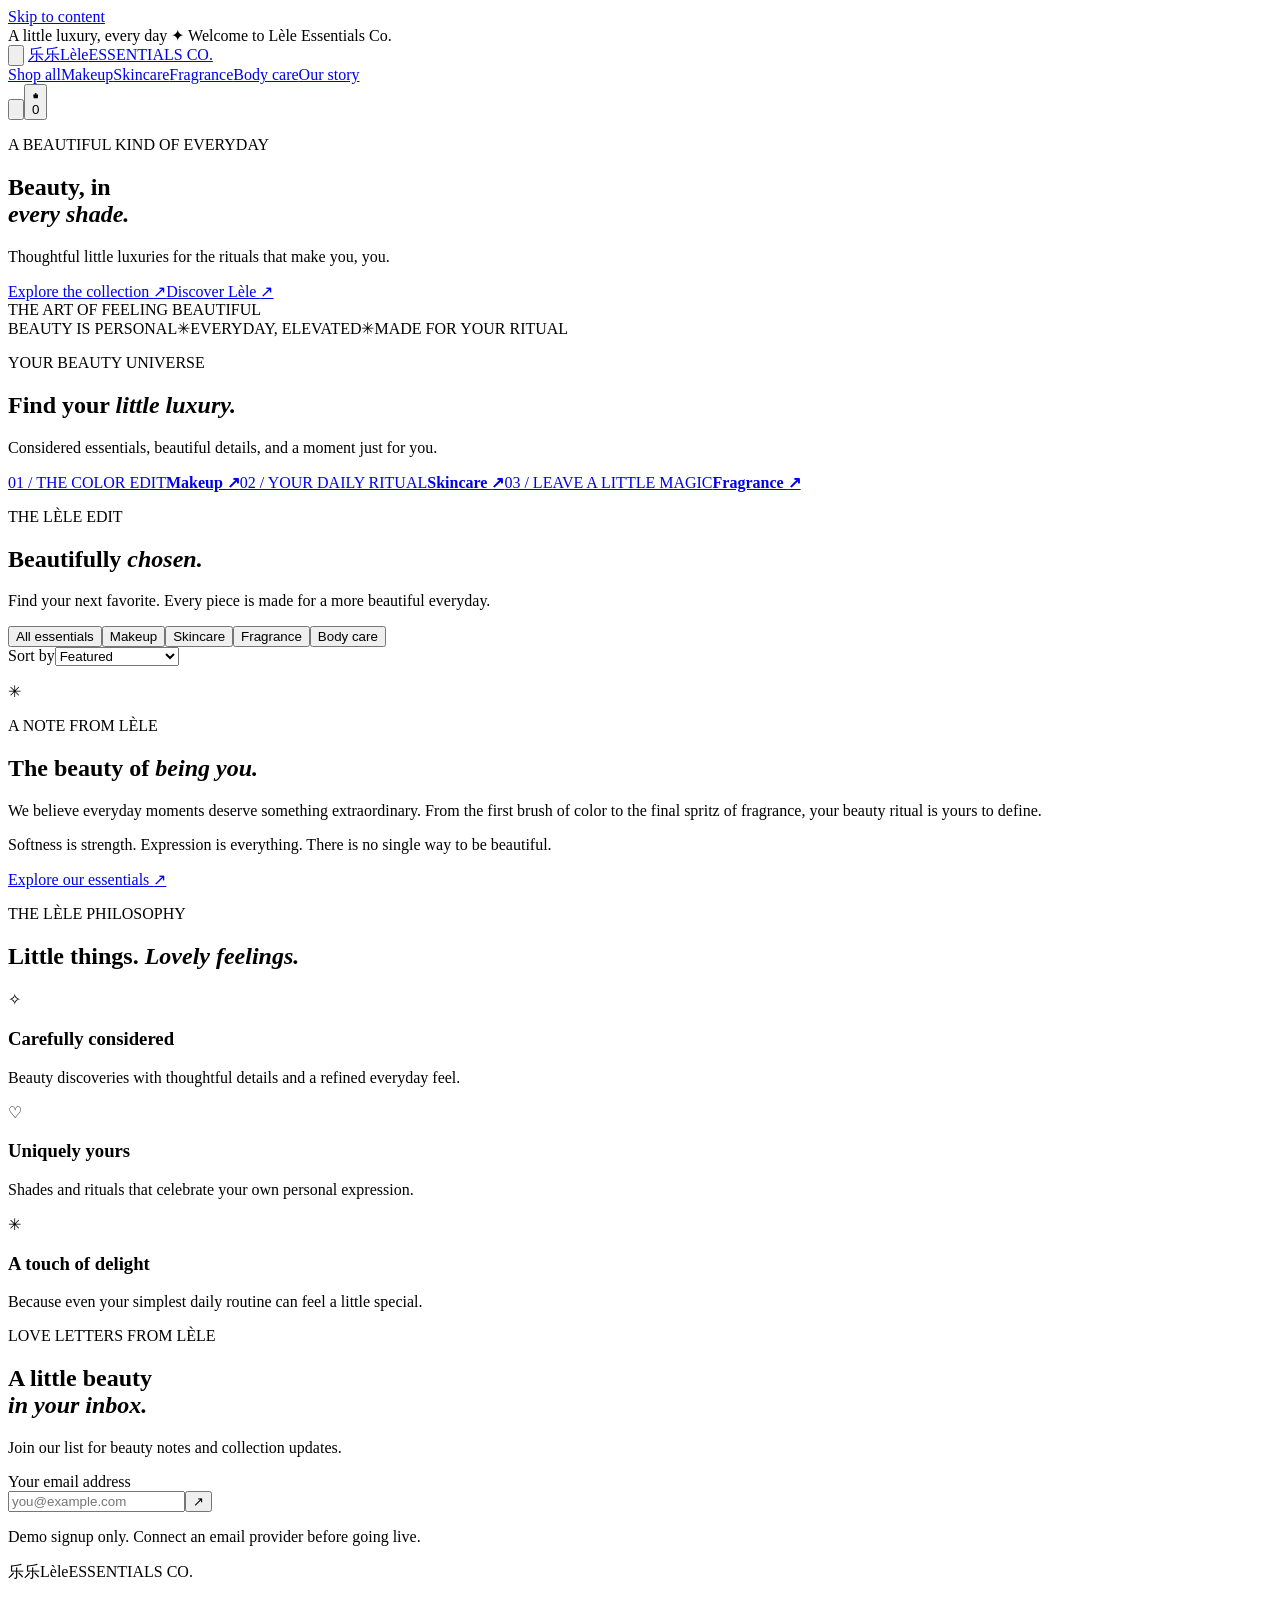
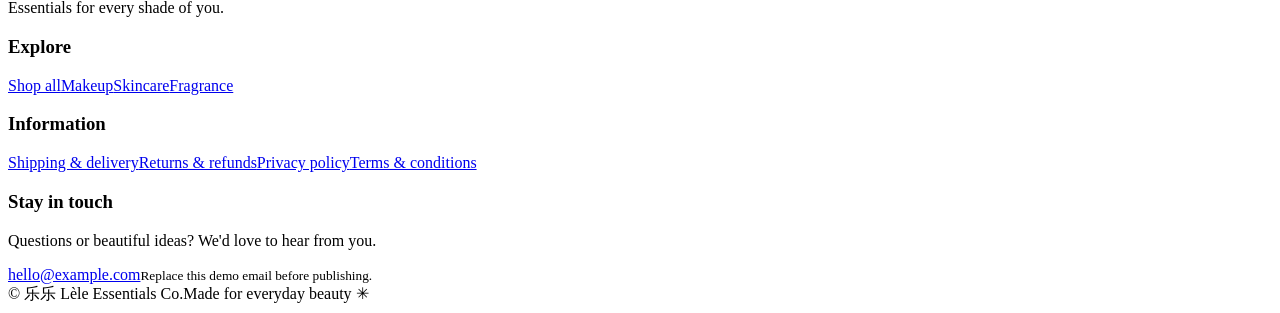
==== .github/workflows/index.html @ 44e0c60d "Add files via upload" ====
<!doctype html>
<html lang="en">
<head>
  <meta charset="UTF-8" />
  <meta name="viewport" content="width=device-width, initial-scale=1" />
  <meta name="theme-color" content="#faf6f2" />
  <meta name="description" content="Lèle Essentials Co. — Discover beautifully curated makeup, skincare, fragrance and everyday beauty essentials." />
  <title>乐乐 Lèle Essentials Co. | Beauty, in every shade.</title>
  <link rel="preconnect" href="https://fonts.googleapis.com" />
  <link rel="preconnect" href="https://fonts.gstatic.com" crossorigin />
  <link href="https://fonts.googleapis.com/css2?family=DM+Sans:wght@400;500;600;700&family=Playfair+Display:ital,wght@0,400;0,500;0,600;1,400&display=swap" rel="stylesheet" />
  <link rel="stylesheet" href="styles.css" />
  <script src="app.js" defer></script>
</head>
<body>
  <a class="skip-link" href="#main">Skip to content</a>
  <div class="announcement">A little luxury, every day <span aria-hidden="true">✦</span> Welcome to Lèle Essentials Co.</div>
  <header class="site-header" id="top">
    <div class="header-inner wrap">
      <button class="icon-button menu-toggle" id="menuToggle" aria-label="Open menu" aria-expanded="false" aria-controls="navigation"><svg viewBox="0 0 24 24" aria-hidden="true"><path d="M4 7h16M4 12h16M4 17h16"/></svg></button>
      <a class="brand" href="#top" aria-label="Lèle Essentials Co., homepage"><span class="hanzi">乐乐</span><span class="brand-name">Lèle</span><span class="brand-sub">ESSENTIALS CO.</span></a>
      <nav class="navigation" id="navigation" aria-label="Main navigation">
        <a href="#shop" data-category="all">Shop all</a><a href="#shop" data-category="Makeup">Makeup</a><a href="#shop" data-category="Skincare">Skincare</a><a href="#shop" data-category="Fragrance">Fragrance</a><a href="#shop" data-category="Body Care">Body care</a><a href="#story">Our story</a>
      </nav>
      <div class="header-actions"><button class="icon-button" id="searchToggle" aria-label="Search products"><svg viewBox="0 0 24 24" aria-hidden="true"><circle cx="10.8" cy="10.8" r="6.6"/><path d="m16 16 5 5"/></svg></button><button class="icon-button cart-trigger" id="cartToggle" aria-label="Open shopping bag"><svg viewBox="0 0 24 24" aria-hidden="true"><path d="M4 8h16l-1.3 12H5.3L4 8Z"/><path d="M9 9V6a3 3 0 0 1 6 0v3"/></svg><span id="cartCount" class="cart-count">0</span></button></div>
    </div>
    <div class="search-panel" id="searchPanel" hidden><div class="wrap search-inner"><label for="searchInput">Find something lovely</label><div class="search-field"><svg viewBox="0 0 24 24" aria-hidden="true"><circle cx="10.8" cy="10.8" r="6.6"/><path d="m16 16 5 5"/></svg><input id="searchInput" type="search" placeholder="Search makeup, skincare, fragrance..." autocomplete="off"/><button class="plain-button" id="searchClose" aria-label="Close search">✕</button></div></div></div>
  </header>
  <main id="main">
    <section class="hero" aria-labelledby="hero-title"><div class="hero-photo" role="img" aria-label="Warm, refined beauty products in a sunlit editorial setting"></div><div class="hero-shade"></div><div class="wrap hero-content"><p class="eyebrow light">A BEAUTIFUL KIND OF EVERYDAY</p><h1 id="hero-title">Beauty, in<br/><em>every shade.</em></h1><p>Thoughtful little luxuries for the rituals that make you, you.</p><div class="hero-actions"><a class="button button-light" href="#shop">Explore the collection <span aria-hidden="true">↗</span></a><a class="text-link light-link" href="#story">Discover Lèle <span aria-hidden="true">↗</span></a></div></div><span class="hero-side-note">THE ART OF FEELING BEAUTIFUL</span></section>
    <div class="brand-ribbon"><span>BEAUTY IS PERSONAL</span><span class="ribbon-star">✳</span><span>EVERYDAY, ELEVATED</span><span class="ribbon-star">✳</span><span>MADE FOR YOUR RITUAL</span></div>
    <section class="section category-section wrap" id="discover"><div class="section-heading"><div><p class="eyebrow">YOUR BEAUTY UNIVERSE</p><h2>Find your <em>little luxury.</em></h2></div><p>Considered essentials, beautiful details, and a moment just for you.</p></div><div class="category-grid"><a class="category-card category-makeup" href="#shop" data-category="Makeup"><span class="category-image cat-img-makeup"></span><span class="category-label"><span>01 / THE COLOR EDIT</span><strong>Makeup <span>↗</span></strong></span></a><a class="category-card category-skincare" href="#shop" data-category="Skincare"><span class="category-image cat-img-skincare"></span><span class="category-label"><span>02 / YOUR DAILY RITUAL</span><strong>Skincare <span>↗</span></strong></span></a><a class="category-card category-fragrance" href="#shop" data-category="Fragrance"><span class="category-image cat-img-fragrance"></span><span class="category-label"><span>03 / LEAVE A LITTLE MAGIC</span><strong>Fragrance <span>↗</span></strong></span></a></div></section>
    <section class="section products-section" id="shop"><div class="wrap"><div class="section-heading products-heading"><div><p class="eyebrow">THE LÈLE EDIT</p><h2>Beautifully <em>chosen.</em></h2></div><p>Find your next favorite. Every piece is made for a more beautiful everyday.</p></div><div class="shop-tools"><div class="filter-tabs" id="filters" role="group" aria-label="Filter products"><button class="filter-tab active" data-filter="all" aria-pressed="true">All essentials</button><button class="filter-tab" data-filter="Makeup" aria-pressed="false">Makeup</button><button class="filter-tab" data-filter="Skincare" aria-pressed="false">Skincare</button><button class="filter-tab" data-filter="Fragrance" aria-pressed="false">Fragrance</button><button class="filter-tab" data-filter="Body Care" aria-pressed="false">Body care</button></div><div class="sort-area"><label for="sortProducts">Sort by</label><select id="sortProducts"><option value="featured">Featured</option><option value="price-low">Price: low to high</option><option value="price-high">Price: high to low</option><option value="name">Name: A to Z</option></select></div></div><p class="result-count" id="resultCount" aria-live="polite"></p><div class="product-grid" id="productGrid"></div><div id="noResults" class="empty-results" hidden><h3>No matches just yet.</h3><p>Try another search or category to find your new favorite.</p><button class="button button-dark" id="resetProducts">View all products</button></div></div></section>
    <section class="editorial-section" id="story"><div class="editorial-photo" role="img" aria-label="Elegant beauty still life with roses and skincare"></div><div class="editorial-copy"><span class="ornament">✳</span><p class="eyebrow">A NOTE FROM LÈLE</p><h2>The beauty of <em>being you.</em></h2><p>We believe everyday moments deserve something extraordinary. From the first brush of color to the final spritz of fragrance, your beauty ritual is yours to define.</p><p class="editorial-small">Softness is strength. Expression is everything. There is no single way to be beautiful.</p><a href="#shop" class="text-link">Explore our essentials <span aria-hidden="true">↗</span></a></div></section>
    <section class="section promise-section wrap"><p class="eyebrow center">THE LÈLE PHILOSOPHY</p><h2>Little things. <em>Lovely feelings.</em></h2><div class="promise-grid"><article><span class="promise-icon" aria-hidden="true">✧</span><h3>Carefully considered</h3><p>Beauty discoveries with thoughtful details and a refined everyday feel.</p></article><article><span class="promise-icon" aria-hidden="true">♡</span><h3>Uniquely yours</h3><p>Shades and rituals that celebrate your own personal expression.</p></article><article><span class="promise-icon" aria-hidden="true">✳</span><h3>A touch of delight</h3><p>Because even your simplest daily routine can feel a little special.</p></article></div></section>
    <section class="newsletter-section"><div class="wrap newsletter-content"><div><p class="eyebrow">LOVE LETTERS FROM LÈLE</p><h2>A little beauty<br/><em>in your inbox.</em></h2><p>Join our list for beauty notes and collection updates.</p></div><form id="newsletterForm" class="newsletter-form"><label for="newsletterEmail">Your email address</label><div class="email-row"><input type="email" id="newsletterEmail" name="email" placeholder="you@example.com" required autocomplete="email"/><button type="submit" aria-label="Subscribe to updates">↗</button></div><p class="form-note">Demo signup only. Connect an email provider before going live.</p><p id="newsletterMessage" class="newsletter-message" role="status"></p></form></div></section>
  </main>
  <footer class="site-footer"><div class="wrap footer-grid"><div class="footer-brand"><span class="hanzi">乐乐</span><span class="brand-name">Lèle</span><span class="brand-sub">ESSENTIALS CO.</span><p>Essentials for every shade of you.</p></div><div><h3>Explore</h3><a href="#shop" data-category="all">Shop all</a><a href="#shop" data-category="Makeup">Makeup</a><a href="#shop" data-category="Skincare">Skincare</a><a href="#shop" data-category="Fragrance">Fragrance</a></div><div><h3>Information</h3><a href="#" data-info="Shipping & delivery">Shipping & delivery</a><a href="#" data-info="Returns & refunds">Returns & refunds</a><a href="#" data-info="Privacy policy">Privacy policy</a><a href="#" data-info="Terms & conditions">Terms & conditions</a></div><div><h3>Stay in touch</h3><p>Questions or beautiful ideas? We'd love to hear from you.</p><a href="mailto:hello@example.com">hello@example.com</a><small>Replace this demo email before publishing.</small></div></div><div class="wrap footer-bottom"><span>© <span id="year"></span> 乐乐 Lèle Essentials Co.</span><span>Made for everyday beauty ✳</span></div></footer>
  <div class="overlay" id="overlay" hidden></div>
  <aside class="drawer cart-drawer" id="cartDrawer" aria-labelledby="cartTitle" aria-modal="true" role="dialog" hidden><div class="drawer-header"><div><p class="eyebrow">YOUR LÈLE PICKS</p><h2 id="cartTitle">Your beauty bag <span id="cartTitleCount">(0)</span></h2></div><button class="close-button" id="cartClose" aria-label="Close shopping bag">✕</button></div><div class="cart-items" id="cartItems"></div><div class="cart-footer"><div class="subtotal"><span>Subtotal</span><strong id="subtotal">৳0</strong></div><p>Shipping and applicable charges are calculated at checkout.</p><button class="button button-dark checkout-btn" id="checkoutButton">Checkout <span>↗</span></button><button class="continue-shopping" id="continueShopping">Continue shopping</button></div></aside>
  <section class="product-modal" id="productModal" role="dialog" aria-modal="true" aria-labelledby="modalTitle" hidden><button class="close-button modal-close" id="modalClose" aria-label="Close product details">✕</button><div class="modal-image"><img id="modalImg" alt=""/></div><div class="modal-details"><p class="eyebrow" id="modalCategory"></p><h2 id="modalTitle"></h2><div id="modalPrice" class="modal-price"></div><p id="modalDescription"></p><fieldset class="variant-fieldset"><legend id="variantLegend">Select shade</legend><div id="modalVariants" class="variant-options"></div></fieldset><p class="variant-selection" id="selectedVariant"></p><button class="button button-dark modal-add" id="modalAdd">Add to bag <span>↗</span></button><div class="modal-accordion"><details open><summary>Product details</summary><p id="modalDetailsText"></p></details><details><summary>About this item</summary><p>Demo product information. Replace with supplier-verified ingredients, usage instructions, and safety details before selling.</p></details></div></div></section>
  <section class="info-modal" id="infoModal" role="dialog" aria-modal="true" aria-labelledby="infoTitle" hidden><button class="close-button" id="infoClose" aria-label="Close information">✕</button><p class="eyebrow">LÈLE ESSENTIALS CO.</p><h2 id="infoTitle"></h2><p>This is a demonstration storefront. The official business policy for this section has not been provided. Add your verified store information and policy before publishing.</p></section>
  <div class="toast" id="toast" role="status" aria-live="polite"></div>
</body>
</html>
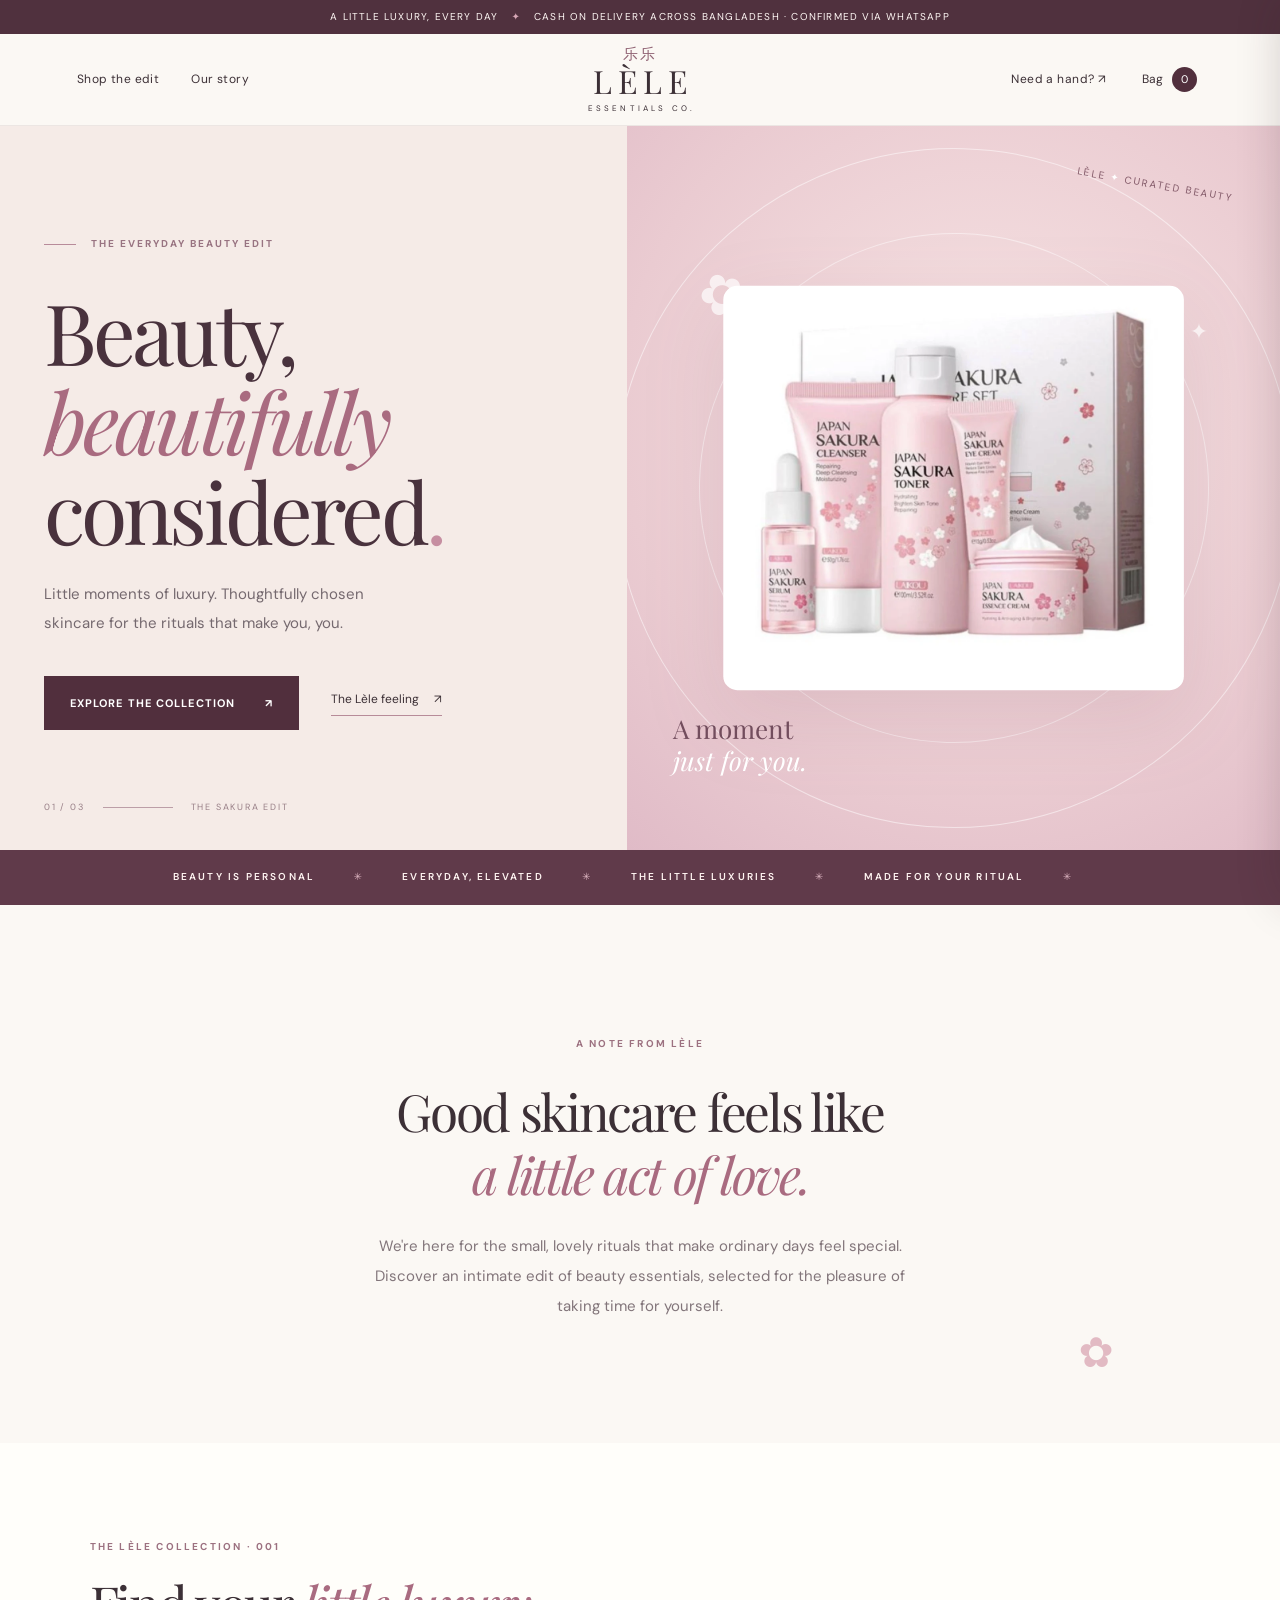
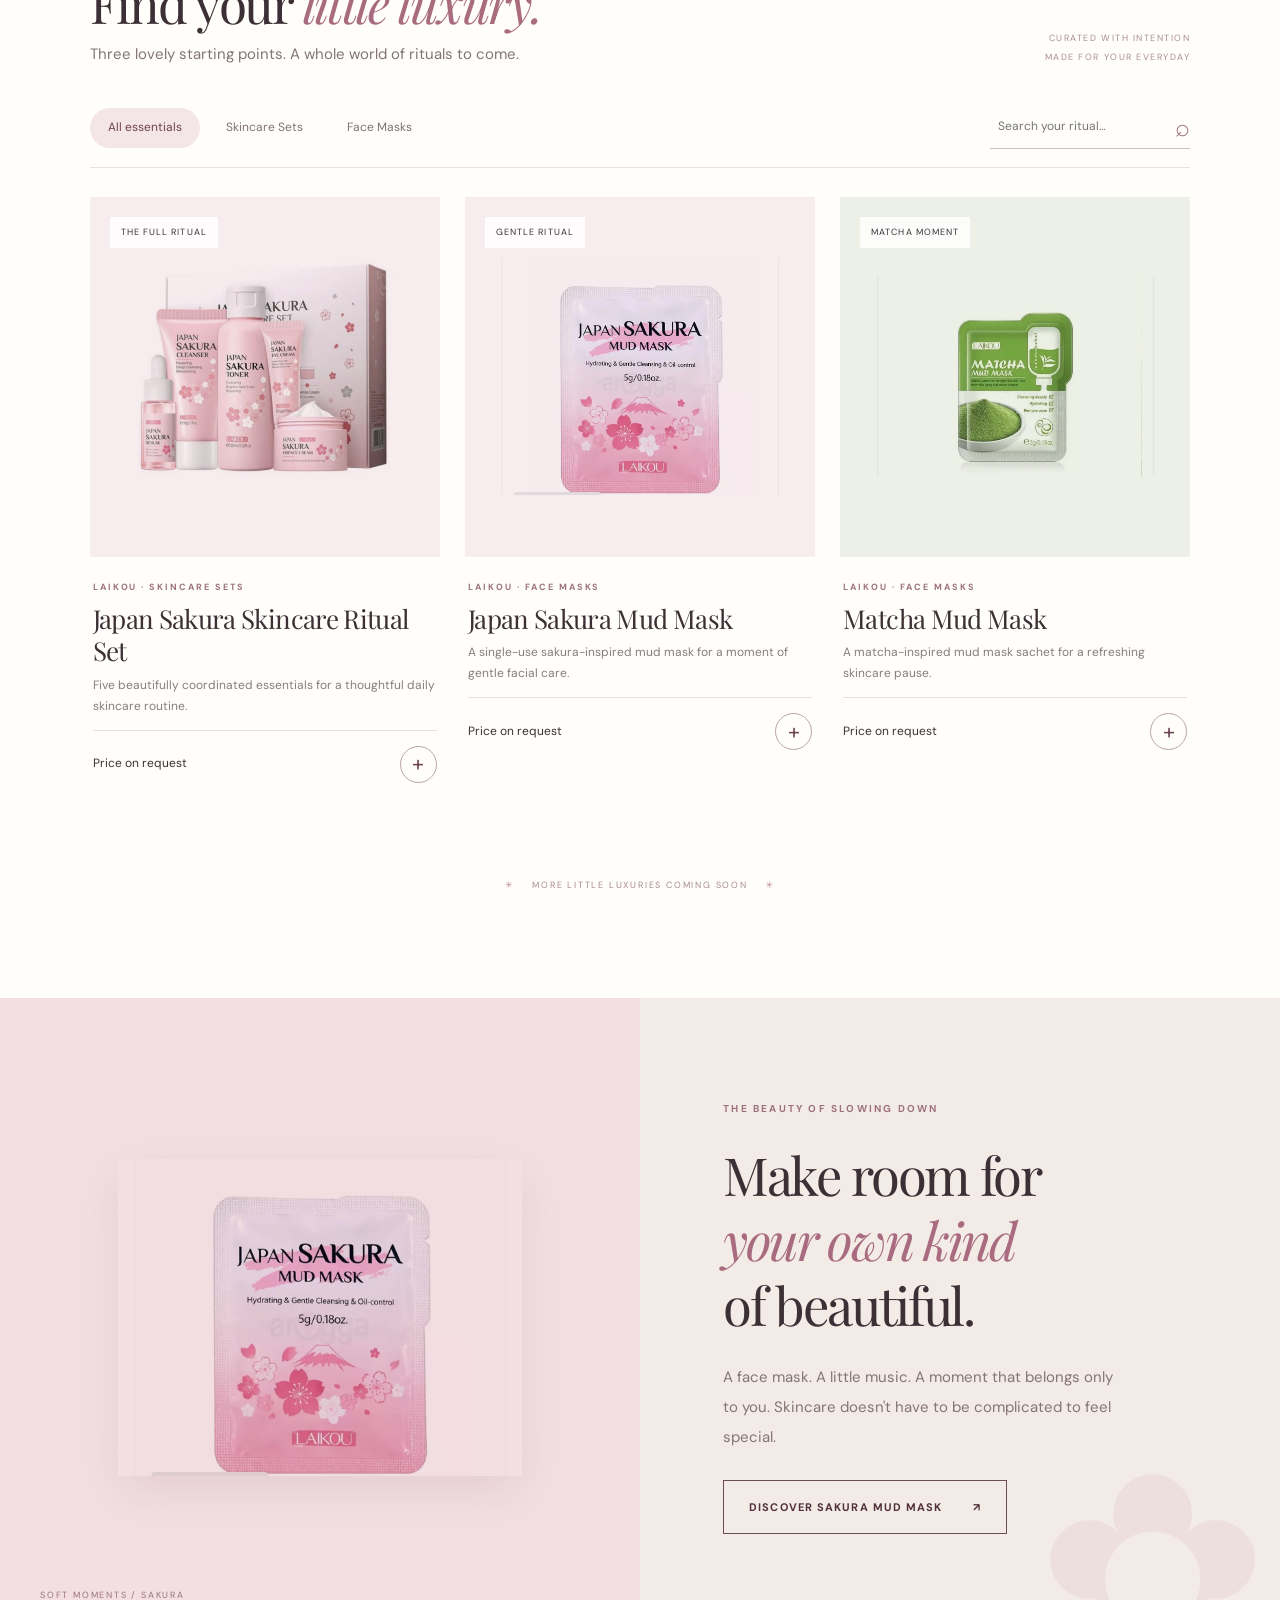
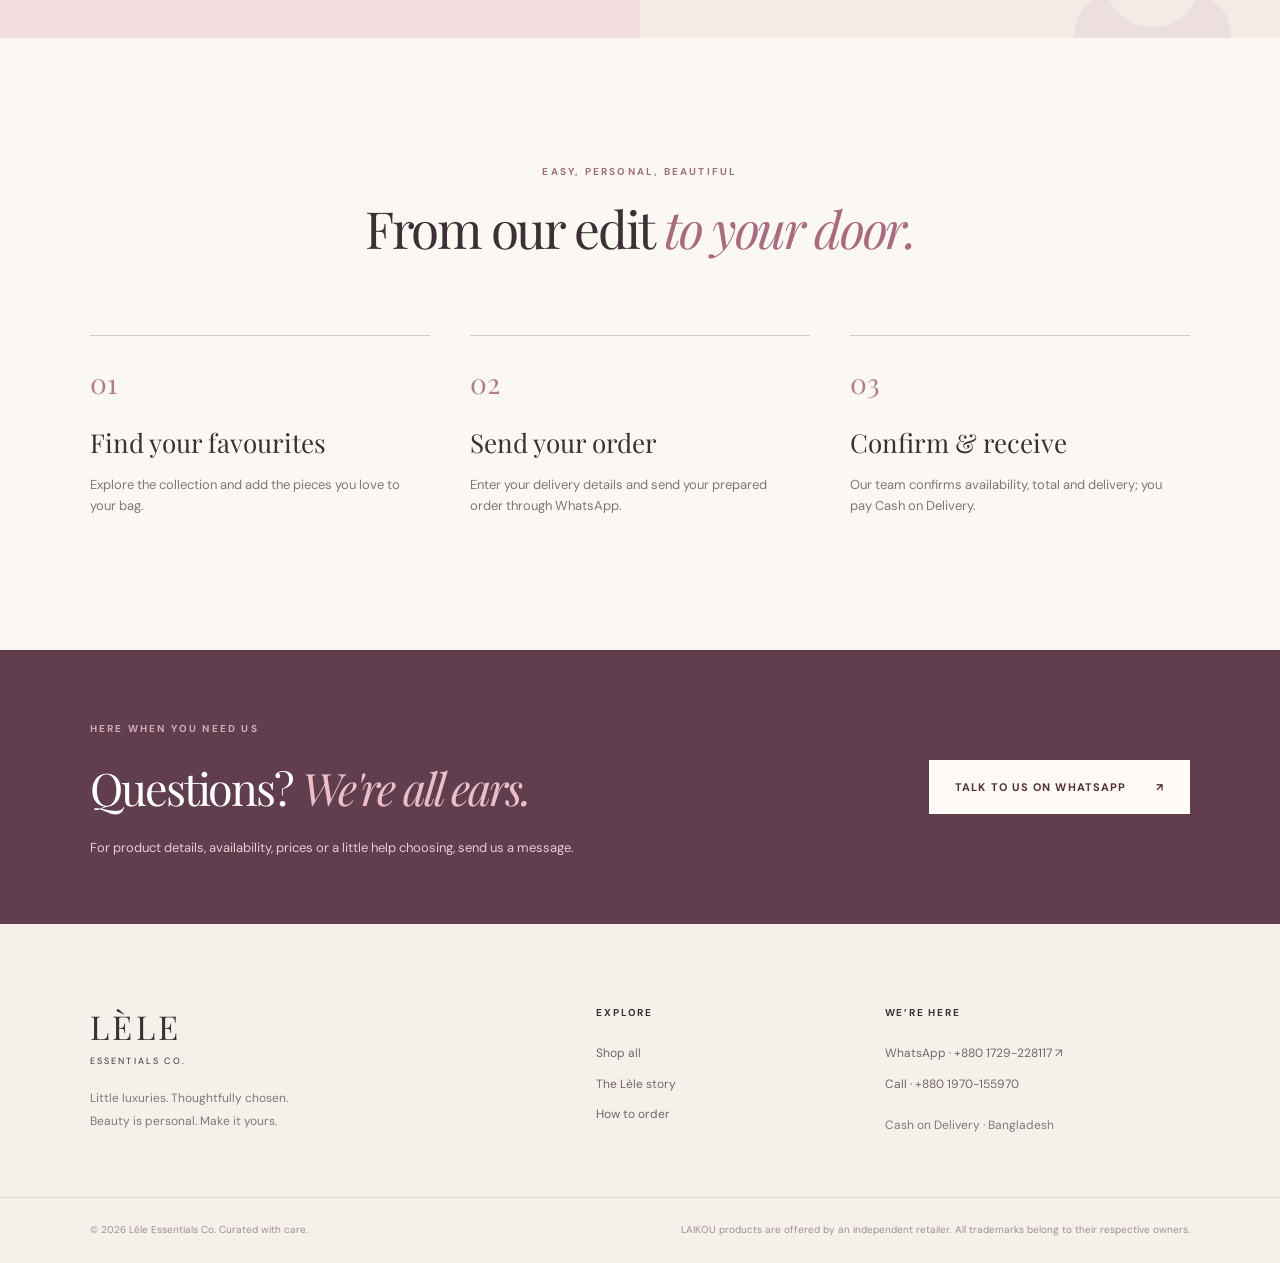
==== commit fae07da9: "Update print statement from 'Hello' to 'Goodbye'" ====
--- a/.github/workflows/index.html
+++ b/.github/workflows/index.html
@@ -1,45 +1,78 @@
 <!doctype html>
-<html lang="en">
-<head>
-  <meta charset="UTF-8" />
-  <meta name="viewport" content="width=device-width, initial-scale=1" />
-  <meta name="theme-color" content="#faf6f2" />
-  <meta name="description" content="Lèle Essentials Co. — Discover beautifully curated makeup, skincare, fragrance and everyday beauty essentials." />
-  <title>乐乐 Lèle Essentials Co. | Beauty, in every shade.</title>
-  <link rel="preconnect" href="https://fonts.googleapis.com" />
-  <link rel="preconnect" href="https://fonts.gstatic.com" crossorigin />
-  <link href="https://fonts.googleapis.com/css2?family=DM+Sans:wght@400;500;600;700&family=Playfair+Display:ital,wght@0,400;0,500;0,600;1,400&display=swap" rel="stylesheet" />
-  <link rel="stylesheet" href="styles.css" />
-  <script src="app.js" defer></script>
-</head>
-<body>
-  <a class="skip-link" href="#main">Skip to content</a>
-  <div class="announcement">A little luxury, every day <span aria-hidden="true">✦</span> Welcome to Lèle Essentials Co.</div>
-  <header class="site-header" id="top">
-    <div class="header-inner wrap">
-      <button class="icon-button menu-toggle" id="menuToggle" aria-label="Open menu" aria-expanded="false" aria-controls="navigation"><svg viewBox="0 0 24 24" aria-hidden="true"><path d="M4 7h16M4 12h16M4 17h16"/></svg></button>
-      <a class="brand" href="#top" aria-label="Lèle Essentials Co., homepage"><span class="hanzi">乐乐</span><span class="brand-name">Lèle</span><span class="brand-sub">ESSENTIALS CO.</span></a>
-      <nav class="navigation" id="navigation" aria-label="Main navigation">
-        <a href="#shop" data-category="all">Shop all</a><a href="#shop" data-category="Makeup">Makeup</a><a href="#shop" data-category="Skincare">Skincare</a><a href="#shop" data-category="Fragrance">Fragrance</a><a href="#shop" data-category="Body Care">Body care</a><a href="#story">Our story</a>
-      </nav>
-      <div class="header-actions"><button class="icon-button" id="searchToggle" aria-label="Search products"><svg viewBox="0 0 24 24" aria-hidden="true"><circle cx="10.8" cy="10.8" r="6.6"/><path d="m16 16 5 5"/></svg></button><button class="icon-button cart-trigger" id="cartToggle" aria-label="Open shopping bag"><svg viewBox="0 0 24 24" aria-hidden="true"><path d="M4 8h16l-1.3 12H5.3L4 8Z"/><path d="M9 9V6a3 3 0 0 1 6 0v3"/></svg><span id="cartCount" class="cart-count">0</span></button></div>
-    </div>
-    <div class="search-panel" id="searchPanel" hidden><div class="wrap search-inner"><label for="searchInput">Find something lovely</label><div class="search-field"><svg viewBox="0 0 24 24" aria-hidden="true"><circle cx="10.8" cy="10.8" r="6.6"/><path d="m16 16 5 5"/></svg><input id="searchInput" type="search" placeholder="Search makeup, skincare, fragrance..." autocomplete="off"/><button class="plain-button" id="searchClose" aria-label="Close search">✕</button></div></div></div>
-  </header>
-  <main id="main">
-    <section class="hero" aria-labelledby="hero-title"><div class="hero-photo" role="img" aria-label="Warm, refined beauty products in a sunlit editorial setting"></div><div class="hero-shade"></div><div class="wrap hero-content"><p class="eyebrow light">A BEAUTIFUL KIND OF EVERYDAY</p><h1 id="hero-title">Beauty, in<br/><em>every shade.</em></h1><p>Thoughtful little luxuries for the rituals that make you, you.</p><div class="hero-actions"><a class="button button-light" href="#shop">Explore the collection <span aria-hidden="true">↗</span></a><a class="text-link light-link" href="#story">Discover Lèle <span aria-hidden="true">↗</span></a></div></div><span class="hero-side-note">THE ART OF FEELING BEAUTIFUL</span></section>
-    <div class="brand-ribbon"><span>BEAUTY IS PERSONAL</span><span class="ribbon-star">✳</span><span>EVERYDAY, ELEVATED</span><span class="ribbon-star">✳</span><span>MADE FOR YOUR RITUAL</span></div>
-    <section class="section category-section wrap" id="discover"><div class="section-heading"><div><p class="eyebrow">YOUR BEAUTY UNIVERSE</p><h2>Find your <em>little luxury.</em></h2></div><p>Considered essentials, beautiful details, and a moment just for you.</p></div><div class="category-grid"><a class="category-card category-makeup" href="#shop" data-category="Makeup"><span class="category-image cat-img-makeup"></span><span class="category-label"><span>01 / THE COLOR EDIT</span><strong>Makeup <span>↗</span></strong></span></a><a class="category-card category-skincare" href="#shop" data-category="Skincare"><span class="category-image cat-img-skincare"></span><span class="category-label"><span>02 / YOUR DAILY RITUAL</span><strong>Skincare <span>↗</span></strong></span></a><a class="category-card category-fragrance" href="#shop" data-category="Fragrance"><span class="category-image cat-img-fragrance"></span><span class="category-label"><span>03 / LEAVE A LITTLE MAGIC</span><strong>Fragrance <span>↗</span></strong></span></a></div></section>
-    <section class="section products-section" id="shop"><div class="wrap"><div class="section-heading products-heading"><div><p class="eyebrow">THE LÈLE EDIT</p><h2>Beautifully <em>chosen.</em></h2></div><p>Find your next favorite. Every piece is made for a more beautiful everyday.</p></div><div class="shop-tools"><div class="filter-tabs" id="filters" role="group" aria-label="Filter products"><button class="filter-tab active" data-filter="all" aria-pressed="true">All essentials</button><button class="filter-tab" data-filter="Makeup" aria-pressed="false">Makeup</button><button class="filter-tab" data-filter="Skincare" aria-pressed="false">Skincare</button><button class="filter-tab" data-filter="Fragrance" aria-pressed="false">Fragrance</button><button class="filter-tab" data-filter="Body Care" aria-pressed="false">Body care</button></div><div class="sort-area"><label for="sortProducts">Sort by</label><select id="sortProducts"><option value="featured">Featured</option><option value="price-low">Price: low to high</option><option value="price-high">Price: high to low</option><option value="name">Name: A to Z</option></select></div></div><p class="result-count" id="resultCount" aria-live="polite"></p><div class="product-grid" id="productGrid"></div><div id="noResults" class="empty-results" hidden><h3>No matches just yet.</h3><p>Try another search or category to find your new favorite.</p><button class="button button-dark" id="resetProducts">View all products</button></div></div></section>
-    <section class="editorial-section" id="story"><div class="editorial-photo" role="img" aria-label="Elegant beauty still life with roses and skincare"></div><div class="editorial-copy"><span class="ornament">✳</span><p class="eyebrow">A NOTE FROM LÈLE</p><h2>The beauty of <em>being you.</em></h2><p>We believe everyday moments deserve something extraordinary. From the first brush of color to the final spritz of fragrance, your beauty ritual is yours to define.</p><p class="editorial-small">Softness is strength. Expression is everything. There is no single way to be beautiful.</p><a href="#shop" class="text-link">Explore our essentials <span aria-hidden="true">↗</span></a></div></section>
-    <section class="section promise-section wrap"><p class="eyebrow center">THE LÈLE PHILOSOPHY</p><h2>Little things. <em>Lovely feelings.</em></h2><div class="promise-grid"><article><span class="promise-icon" aria-hidden="true">✧</span><h3>Carefully considered</h3><p>Beauty discoveries with thoughtful details and a refined everyday feel.</p></article><article><span class="promise-icon" aria-hidden="true">♡</span><h3>Uniquely yours</h3><p>Shades and rituals that celebrate your own personal expression.</p></article><article><span class="promise-icon" aria-hidden="true">✳</span><h3>A touch of delight</h3><p>Because even your simplest daily routine can feel a little special.</p></article></div></section>
-    <section class="newsletter-section"><div class="wrap newsletter-content"><div><p class="eyebrow">LOVE LETTERS FROM LÈLE</p><h2>A little beauty<br/><em>in your inbox.</em></h2><p>Join our list for beauty notes and collection updates.</p></div><form id="newsletterForm" class="newsletter-form"><label for="newsletterEmail">Your email address</label><div class="email-row"><input type="email" id="newsletterEmail" name="email" placeholder="you@example.com" required autocomplete="email"/><button type="submit" aria-label="Subscribe to updates">↗</button></div><p class="form-note">Demo signup only. Connect an email provider before going live.</p><p id="newsletterMessage" class="newsletter-message" role="status"></p></form></div></section>
-  </main>
-  <footer class="site-footer"><div class="wrap footer-grid"><div class="footer-brand"><span class="hanzi">乐乐</span><span class="brand-name">Lèle</span><span class="brand-sub">ESSENTIALS CO.</span><p>Essentials for every shade of you.</p></div><div><h3>Explore</h3><a href="#shop" data-category="all">Shop all</a><a href="#shop" data-category="Makeup">Makeup</a><a href="#shop" data-category="Skincare">Skincare</a><a href="#shop" data-category="Fragrance">Fragrance</a></div><div><h3>Information</h3><a href="#" data-info="Shipping & delivery">Shipping & delivery</a><a href="#" data-info="Returns & refunds">Returns & refunds</a><a href="#" data-info="Privacy policy">Privacy policy</a><a href="#" data-info="Terms & conditions">Terms & conditions</a></div><div><h3>Stay in touch</h3><p>Questions or beautiful ideas? We'd love to hear from you.</p><a href="mailto:hello@example.com">hello@example.com</a><small>Replace this demo email before publishing.</small></div></div><div class="wrap footer-bottom"><span>© <span id="year"></span> 乐乐 Lèle Essentials Co.</span><span>Made for everyday beauty ✳</span></div></footer>
-  <div class="overlay" id="overlay" hidden></div>
-  <aside class="drawer cart-drawer" id="cartDrawer" aria-labelledby="cartTitle" aria-modal="true" role="dialog" hidden><div class="drawer-header"><div><p class="eyebrow">YOUR LÈLE PICKS</p><h2 id="cartTitle">Your beauty bag <span id="cartTitleCount">(0)</span></h2></div><button class="close-button" id="cartClose" aria-label="Close shopping bag">✕</button></div><div class="cart-items" id="cartItems"></div><div class="cart-footer"><div class="subtotal"><span>Subtotal</span><strong id="subtotal">৳0</strong></div><p>Shipping and applicable charges are calculated at checkout.</p><button class="button button-dark checkout-btn" id="checkoutButton">Checkout <span>↗</span></button><button class="continue-shopping" id="continueShopping">Continue shopping</button></div></aside>
-  <section class="product-modal" id="productModal" role="dialog" aria-modal="true" aria-labelledby="modalTitle" hidden><button class="close-button modal-close" id="modalClose" aria-label="Close product details">✕</button><div class="modal-image"><img id="modalImg" alt=""/></div><div class="modal-details"><p class="eyebrow" id="modalCategory"></p><h2 id="modalTitle"></h2><div id="modalPrice" class="modal-price"></div><p id="modalDescription"></p><fieldset class="variant-fieldset"><legend id="variantLegend">Select shade</legend><div id="modalVariants" class="variant-options"></div></fieldset><p class="variant-selection" id="selectedVariant"></p><button class="button button-dark modal-add" id="modalAdd">Add to bag <span>↗</span></button><div class="modal-accordion"><details open><summary>Product details</summary><p id="modalDetailsText"></p></details><details><summary>About this item</summary><p>Demo product information. Replace with supplier-verified ingredients, usage instructions, and safety details before selling.</p></details></div></div></section>
-  <section class="info-modal" id="infoModal" role="dialog" aria-modal="true" aria-labelledby="infoTitle" hidden><button class="close-button" id="infoClose" aria-label="Close information">✕</button><p class="eyebrow">LÈLE ESSENTIALS CO.</p><h2 id="infoTitle"></h2><p>This is a demonstration storefront. The official business policy for this section has not been provided. Add your verified store information and policy before publishing.</p></section>
-  <div class="toast" id="toast" role="status" aria-live="polite"></div>
-</body>
-</html>
+<html lang="en"><head><meta charset="utf-8"/><meta content="width=device-width,initial-scale=1" name="viewport"/><meta content="#f8f3ee" name="theme-color"/><meta content="A curated edit of everyday beauty essentials. Discover LAIKOU Sakura skincare and mud masks. Cash on Delivery ordering via WhatsApp in Bangladesh." name="description"/><title>Lèle Essentials Co. | Everyday, beautifully</title><link href="https://fonts.googleapis.com" rel="preconnect"/><link crossorigin="" href="https://fonts.gstatic.com" rel="preconnect"/><link href="https://fonts.googleapis.com/css2?family=DM+Sans:wght@400;500;600;700&amp;family=Manrope:wght@400;500;600;700&amp;family=Playfair+Display:ital,wght@0,400;0,500;0,600;1,400;1,500&amp;display=swap" rel="stylesheet"/><link href="[data-uri]" rel="icon" type="image/svg+xml"/><style>
+:root{--ink:#3c3036;--plum:#512f3d;--wine:#754456;--blush:#e7bfc2;--pink:#f7e8e8;--cream:#fbf8f4;--paper:#fffefa;--muted:#82757a;--line:#e9dfdd;--sage:#dfe6d9;--serif:'Playfair Display',Georgia,serif;--sans:'DM Sans',Arial,sans;--ease:cubic-bezier(.22,1,.36,1)}*{box-sizing:border-box}html{scroll-behavior:smooth;scroll-padding-top:100px}body{margin:0;background:var(--cream);color:var(--ink);font:15px/1.65 var(--sans);-webkit-font-smoothing:antialiased}body.locked{overflow:hidden}a{color:inherit;text-decoration:none}button,input,select,textarea{font:inherit}button{cursor:pointer}button:disabled{opacity:.4;cursor:not-allowed}img{display:block;max-width:100%}h1,h2,h3,p{margin-top:0}h1,h2,h3{font-weight:400}h1,h2{font-family:var(--serif);letter-spacing:-.045em}em{font-weight:400}::selection{background:#e4b6c1;color:#3d2834}:focus-visible{outline:2px solid #a84c6c;outline-offset:4px}.sr-only{position:absolute!important;width:1px;height:1px;padding:0;margin:-1px;overflow:hidden;clip:rect(0,0,0,0);white-space:nowrap;border:0}.announcement{height:34px;display:flex;justify-content:center;align-items:center;gap:13px;text-align:center;background:#50313e;color:#fff8f5;font-size:10px;letter-spacing:.12em;text-transform:uppercase}.announcement span{color:#d7a7b6}.site-header{position:sticky;top:0;z-index:30;background:rgba(251,248,244,.94);backdrop-filter:blur(20px);border-bottom:1px solid rgba(81,47,61,.09)}.header-inner{max-width:1500px;height:91px;padding:0 6%;margin:auto;display:grid;grid-template-columns:1fr 1fr 1fr;align-items:center}.desktop-nav{display:flex;gap:32px}.desktop-nav a,.contact-top{font-size:12px;letter-spacing:.035em;transition:color .2s}.desktop-nav a:hover,.contact-top:hover{color:#b56c85}.wordmark{justify-self:center;display:flex;align-items:center;flex-direction:column;line-height:1}.wordmark-cn{font-size:15px;letter-spacing:.15em;margin-bottom:3px;color:#916475}.wordmark-name{font-family:var(--serif);font-size:32px;letter-spacing:.18em;padding-left:.18em}.wordmark-sub{font-size:8px;letter-spacing:.4em;padding-left:.4em;margin-top:7px}.header-right{display:flex;align-items:center;justify-content:flex-end;gap:30px}.bag-trigger{border:0;background:none;display:flex;align-items:center;gap:9px;color:var(--ink);font-size:12px}.bag-counter{display:grid;place-items:center;background:var(--plum);color:#fff;border-radius:50%;width:25px;height:25px;font-size:11px}.menu-toggle{display:none}.mobile-nav{background:var(--cream);padding:20px 6% 26px;border-top:1px solid var(--line)}.mobile-nav a{display:block;padding:9px 0}.mobile-nav[hidden],.overlay[hidden],.checkout-modal[hidden]{display:none!important}.section-wrap{max-width:1440px;margin:0 auto;padding-left:7%;padding-right:7%}.eyebrow{font-size:10px;font-weight:700;letter-spacing:.22em;text-transform:uppercase;color:#9c7180}.hero{min-height:665px;display:grid;grid-template-columns:49% 51%;background:#f5ebe7;overflow:hidden}.hero-copy{padding:110px 6% 35px max(7%,calc((100vw - 1440px)/2 + 100px));display:flex;flex-direction:column;align-items:flex-start;justify-content:center;position:relative;z-index:2}.hero-kicker{font-size:10px;letter-spacing:.2em;font-weight:700;color:#987381;display:flex;align-items:center;gap:15px}.hero-kicker .line{height:1px;width:32px;background:#b88b9a}.hero h1{font-size:clamp(62px,6.6vw,108px);line-height:1.06;margin:34px 0 25px;color:#49323d}.hero h1 em,.section-heading h2 em,.intro h2 em,.editorial h2 em,.steps h2 em,.contact-band h2 em,.detail-editorial h2 em,.ritual h2 em{color:#a96b80}.period{color:#c68ea1}.hero-copy>p{font-size:15px;color:#75696f;max-width:340px;line-height:1.9}.hero-actions{display:flex;align-items:center;gap:32px;margin-top:24px}.button{min-height:54px;display:inline-flex;align-items:center;justify-content:space-between;gap:30px;padding:0 25px;border:1px solid transparent;font-size:11px;font-weight:700;letter-spacing:.1em;text-transform:uppercase;transition:transform .25s var(--ease),background .25s,color .25s;text-align:left}.button:hover:not(:disabled){transform:translateY(-2px)}.button-dark{background:var(--plum);color:#fff}.button-dark:hover:not(:disabled){background:#754c5c}.button-outline{border-color:#6d4b58;color:var(--plum);background:transparent}.button-outline:hover{background:var(--plum);color:white}.button-light{background:#fffaf5;color:var(--plum)}.text-link{font-size:12px;border-bottom:1px solid #b78b99;padding-bottom:5px}.text-link span{margin-left:12px}.hero-bottom{display:flex;align-items:center;gap:18px;color:#987f87;font-size:9px;letter-spacing:.2em;margin-top:70px}.mini-rule{height:1px;width:70px;background:#bc9ea7}.hero-art{background:radial-gradient(circle at 55% 40%,#f7e4e4,#eacbd1 65%,#e0bbc7);position:relative;display:grid;place-items:center;overflow:hidden;min-height:620px}.hero-orbit{position:absolute;border:1px solid rgba(255,255,255,.5);border-radius:50%;width:680px;height:680px;transform:rotate(-20deg)}.orbit-two{width:510px;height:510px;border-color:rgba(255,255,255,.45)}.hero-image-card{position:relative;width:72%;max-width:590px;z-index:1;filter:drop-shadow(0 28px 40px rgba(114,57,79,.12));animation:float 7s ease-in-out infinite}.hero-image-card img{width:100%;height:auto;mix-blend-mode:multiply;clip-path:inset(1% 1% 1% 1% round 14px)}@keyframes float{0%,100%{transform:translateY(0)}50%{transform:translateY(-13px)}}.hero-art-label{position:absolute;left:7%;bottom:10%;font-family:var(--serif);font-size:26px;line-height:1.25;color:#724d5d;z-index:2}.hero-art-label em{color:#fff}.hero-stamp{position:absolute;right:7%;top:7%;font-size:10px;letter-spacing:.17em;transform:rotate(10deg);color:#805766}.hero-stamp span{color:#fff}.petal{position:absolute;color:rgba(255,255,255,.68);z-index:2}.petal-one{font-size:55px;left:11%;top:17%;transform:rotate(-22deg)}.petal-two{font-size:29px;right:16%;bottom:20%}.petal-three{font-size:22px;right:11%;top:26%}.marquee{background:#603a4a;color:#fff5f2;overflow:hidden;white-space:nowrap;height:55px;display:flex;align-items:center;justify-content:center}.marquee div{font-size:10px;letter-spacing:.22em;font-weight:600}.marquee span{margin:0 34px;color:#dfb7c3}.intro{text-align:center;padding-top:125px;padding-bottom:122px;position:relative}.intro h2{font-size:clamp(40px,4vw,65px);line-height:1.23;margin:25px auto}.intro>p{max-width:540px;color:var(--muted);margin:0 auto;line-height:2}.small-flower{position:absolute;right:13%;bottom:55px;color:#e2bac3;font-size:42px}.section-heading{display:flex;justify-content:space-between;align-items:flex-end;gap:30px;margin-bottom:40px}.section-heading h2{font-size:clamp(38px,4vw,62px);margin:15px 0 7px;line-height:1.22}.section-heading p{color:var(--muted);margin:0}.section-aside{font-size:9px;letter-spacing:.17em;line-height:2.1;color:#a98c94;text-align:right}.collection{padding-top:90px;padding-bottom:105px;background:var(--paper)}.collection-tools{display:flex;justify-content:space-between;gap:20px;align-items:center;margin:0 0 29px;border-bottom:1px solid var(--line);padding-bottom:18px}.filters{display:flex;flex-wrap:wrap;gap:8px}.filters button{background:none;border:1px solid transparent;border-radius:50px;padding:9px 17px;color:#7e7175;font-size:12px}.filters button:hover,.filters button.active{background:#f4e5e7;color:#704253}.search-label{display:flex;align-items:center;border-bottom:1px solid #cdbdc0;min-width:200px}.search-label input{background:none;border:0;outline:0;padding:8px;width:100%;font-size:12px}.search-label span{font-size:25px;color:#9e7582}.product-grid{display:grid;grid-template-columns:repeat(3,minmax(0,1fr));gap:25px}.product-card{min-width:0}.product-card-image{height:360px;background:#f7edef;display:grid;place-items:center;position:relative;overflow:hidden}.product-card-image.sage{background:#edf0e7}.product-card-image img{width:86%;height:84%;object-fit:contain;mix-blend-mode:multiply;transition:transform .7s var(--ease)}.product-card-image:hover img{transform:scale(1.065)}.card-tag{position:absolute;z-index:2;left:20px;top:20px;background:rgba(255,255,255,.86);font-size:9px;letter-spacing:.12em;padding:8px 11px;text-transform:uppercase}.card-view{position:absolute;bottom:0;left:0;right:0;background:rgba(81,47,61,.93);color:white;text-align:center;font-size:11px;padding:14px;transform:translateY(100%);transition:transform .3s}.product-card-image:hover .card-view{transform:translateY(0)}.product-card-info{padding:23px 3px}.product-card-info .eyebrow{font-size:9px}.card-name{display:block;font-family:var(--serif);font-size:26px;letter-spacing:-.025em;margin:8px 0 7px;line-height:1.25}.card-name:hover{color:#a86c7f}.product-card-info p{color:#877c7f;font-size:12px;line-height:1.75;min-height:43px}.product-card-bottom{display:flex;align-items:center;justify-content:space-between;border-top:1px solid var(--line);padding-top:15px;font-size:12px}.round-add{border:1px solid #bba3aa;background:transparent;border-radius:50%;width:37px;height:37px;color:#704657;font-size:22px;line-height:1}.round-add:hover{background:var(--plum);color:#fff}.collection-end{text-align:center;margin-top:72px;font-size:9px;letter-spacing:.2em;color:#a88892}.collection-end span{margin:0 14px;color:#bd8da0}.no-results{grid-column:1/-1;text-align:center;padding:70px 0;color:var(--muted)}.editorial{display:grid;grid-template-columns:1fr 1fr;min-height:640px}.editorial-visual{position:relative;background:#f3dfe2;display:grid;place-items:center;overflow:hidden}.editorial-visual img{width:63%;max-height:510px;object-fit:contain;mix-blend-mode:multiply;filter:drop-shadow(0 15px 25px rgba(123,80,93,.12))}.editorial-visual-caption{position:absolute;bottom:35px;left:40px;font-size:9px;letter-spacing:.2em;color:#9b7280}.editorial-copy{background:#f3ebe6;padding:12% 13%;display:flex;flex-direction:column;align-items:flex-start;justify-content:center;position:relative;overflow:hidden}.editorial-copy h2{font-size:clamp(40px,4.1vw,67px);line-height:1.24;margin:25px 0}.editorial-copy p{color:#85747a;max-width:400px;line-height:2;margin-bottom:28px}.editorial-deco{position:absolute;bottom:-80px;right:10px;font-size:280px;color:rgba(188,126,145,.11);line-height:1;pointer-events:none}.steps{padding-top:120px;padding-bottom:120px}.section-heading.centered{display:block;text-align:center}.step-grid{display:grid;grid-template-columns:repeat(3,1fr);gap:40px;margin-top:75px}.step-grid article{border-top:1px solid #d8c9c9;padding-top:24px}.step-grid article>span{font-family:var(--serif);color:#b17a8d;font-size:28px}.step-grid h3{font-family:var(--serif);font-size:26px;margin:16px 0 9px}.step-grid p{color:var(--muted);max-width:320px;font-size:13px}.contact-band{background:#613e4d;color:#fff;display:flex;justify-content:space-between;align-items:center;padding:65px max(7%,calc((100vw - 1440px)/2 + 100px));gap:30px}.contact-band .eyebrow{color:#d9a9b8}.contact-band h2{font-size:clamp(34px,3.5vw,54px);margin:12px 0}.contact-band h2 em{color:#edbeca}.contact-band p{margin:0;color:#e3cdd5;font-size:13px}.footer{background:#f5f0ea}.footer-top{max-width:1440px;padding:75px 7% 60px;margin:auto;display:grid;grid-template-columns:2fr 1fr 1.4fr;gap:70px}.footer-logo{font-family:var(--serif);font-size:33px;letter-spacing:.11em}.footer-logo span{display:block;font:9px var(--sans);letter-spacing:.24em;margin-top:2px}.footer-top p{color:#82767a;font-size:12px;line-height:1.9;margin:20px 0 0}.footer-top h3{font:700 10px var(--sans);letter-spacing:.18em;text-transform:uppercase;margin:7px 0 25px}.footer-top a:not(.footer-logo){display:block;font-size:12px;color:#73656b;margin:11px 0}.footer-top a:hover{color:#aa6b82}.footer-bottom{border-top:1px solid #e2d8d6;display:flex;justify-content:space-between;gap:20px;padding:24px 7%;font-size:10px;color:#a18e95}.overlay{position:fixed;inset:0;background:rgba(28,19,24,.45);z-index:40}.cart-drawer{position:fixed;z-index:41;top:0;right:0;bottom:0;width:min(470px,100%);background:var(--paper);display:flex;flex-direction:column;transform:translateX(103%);transition:transform .42s var(--ease);box-shadow:-12px 0 45px #2b1c2433}.cart-drawer.is-open{transform:translateX(0)}.drawer-head{padding:34px 30px 23px;border-bottom:1px solid var(--line);display:flex;justify-content:space-between;align-items:flex-start}.drawer-head h2{font-family:var(--serif);font-size:29px;margin:10px 0 0}.cart-flower{font-size:17px;color:#c78c9e;margin-left:8px}.close-btn{border:0;background:none;font-size:29px;line-height:1;color:#765a65}.bag-items{flex:1;overflow:auto;padding:25px 30px}.bag-item{display:grid;grid-template-columns:95px 1fr 22px;gap:16px;padding:0 0 20px;margin-bottom:20px;border-bottom:1px solid var(--line)}.bag-item img{width:95px;height:110px;object-fit:contain;background:#f5e8e9}.bag-item-title{font-family:var(--serif);font-size:18px;line-height:1.3;display:block}.bag-item p{font-size:11px;color:#93848a;margin:7px 0}.remove-item{background:none;border:0;font-size:20px;color:#9d8890;align-self:start}.qty-control{display:inline-flex;align-items:center;border:1px solid #ddd0d2;height:31px}.qty-control button{background:none;border:0;width:29px;height:29px}.qty-control span{font-size:12px;width:22px;text-align:center}.drawer-foot{border-top:1px solid var(--line);padding:22px 30px 28px}.drawer-foot>p:first-child{font-size:12px;color:#8a737b}.full{width:100%}.tiny{font-size:10px!important;color:#98878c;line-height:1.6}.empty-bag{text-align:center;padding:75px 0}.empty-symbol{font-size:50px;color:#d8a4b6}.empty-bag h3{font-family:var(--serif);font-size:29px;margin:12px 0}.empty-bag p{color:#98878c}.checkout-modal{position:fixed;z-index:55;inset:0;background:rgba(39,25,33,.72);overflow:auto;padding:28px 16px}.checkout-panel{position:relative;background:var(--paper);max-width:1050px;margin:20px auto;padding:50px 55px;box-shadow:0 20px 100px #20121950}.checkout-close{position:absolute;right:24px;top:22px}.checkout-intro h2{font-size:clamp(35px,4vw,53px);line-height:1.18;margin:14px 0}.checkout-intro h2 em{color:#aa7083}.checkout-intro>p{color:#8b7d81;font-size:13px}.checkout-layout{display:grid;grid-template-columns:1.5fr 1fr;gap:55px;margin-top:35px}.order-form{display:grid;gap:15px}.order-form label{display:grid;gap:7px;font-size:11px;font-weight:600;letter-spacing:.03em}.order-form input,.order-form select,.order-form textarea{border:1px solid #dfd4d3;background:#fffdfb;padding:13px 14px;outline:0;border-radius:0;font-size:13px;min-width:0}.order-form input:focus,.order-form select:focus,.order-form textarea:focus{border-color:#a77486}.form-two{display:grid;grid-template-columns:1fr 1fr;gap:14px}.payment-pill{display:flex;gap:15px;background:#f7eeee;padding:14px 16px;align-items:center}.payment-pill>span{font-size:20px;color:#865468}.payment-pill strong,.payment-pill small{display:block}.payment-pill strong{font-size:12px}.payment-pill small{font-size:10px;color:#9c878e}.checkout-summary{background:#f8f1ef;padding:25px;align-self:start}.checkout-summary #checkout-products{margin-top:20px}.checkout-summary #checkout-products>div{display:flex;justify-content:space-between;gap:12px;border-bottom:1px solid #e7d9d9;padding:13px 0;font-size:12px}.checkout-summary #checkout-products strong{white-space:nowrap;font-size:11px}.summary-note{margin-top:40px;font-size:12px}.summary-note p{color:#8d7a81;font-size:11px}.checkout-status{color:#5e644c;font-size:12px}.fallback-link{font-size:12px;text-decoration:underline;color:#6a4051}.breadcrumbs{padding-top:28px;padding-bottom:28px;display:flex;gap:11px;flex-wrap:wrap;font-size:11px;color:#8f7e84}.breadcrumbs span:last-child{color:#573949}.detail-section{display:grid;grid-template-columns:1.12fr 1fr;gap:8%;padding-bottom:110px}.detail-image-wrap{height:min(650px,52vw);min-height:400px;background:#f4e8e8;display:grid;place-items:center;position:relative;overflow:hidden}.detail-image-wrap img{width:83%;height:85%;object-fit:contain;mix-blend-mode:multiply;z-index:1}.detail-photo-tag{position:absolute;top:25px;left:26px;font-size:9px;letter-spacing:.2em;color:#8d6977;z-index:2}.detail-watermark{position:absolute;bottom:-55px;right:-18px;font-family:var(--serif);font-size:190px;color:rgba(159,99,122,.08);line-height:1}.image-caption{font-size:9px;letter-spacing:.14em;color:#aa929a;margin-top:16px}.detail-info{padding-top:35px}.detail-info h1{font-size:clamp(44px,4.6vw,76px);line-height:1.12;margin:20px 0 23px}.detail-lead{font-size:15px;line-height:2;color:#85787d;max-width:520px}.detail-price{font-family:var(--serif);font-size:27px;color:#754f5d;margin:30px 0}.detail-size{display:flex;justify-content:space-between;gap:20px;border-top:1px solid var(--line);border-bottom:1px solid var(--line);padding:20px 0;margin-bottom:24px}.detail-size span{font-size:10px;letter-spacing:.13em;color:#8f7d84}.detail-size strong{font-size:12px;font-weight:500}.detail-add{height:62px}.detail-question{display:block;text-align:center;margin-top:18px;font-size:12px;color:#785666;text-decoration:underline;text-underline-offset:4px}.detail-benefits{margin-top:40px;padding-top:30px;border-top:1px solid var(--line)}.detail-benefits ul{padding:0;margin:20px 0;list-style:none}.detail-benefits li{padding:8px 0;font-size:13px;color:#7c6e74}.detail-benefits li:before{content:'✳';color:#c494a5;margin-right:14px}.detail-smallnote{color:#9d8a91;font-size:11px;line-height:1.7}.detail-editorial{display:grid;grid-template-columns:1fr 1fr;gap:12%;padding-top:90px;padding-bottom:100px;background:#f3ebe7;max-width:none}.detail-editorial>div:first-child{max-width:540px;justify-self:end}.detail-editorial h2,.ritual h2{font-size:clamp(40px,4vw,60px);line-height:1.2;margin:18px 0}.detail-editorial p{color:#897a80;max-width:350px}.detail-facts{align-self:center;max-width:480px}.detail-facts>div{display:flex;justify-content:space-between;border-bottom:1px solid #dacbcc;padding:16px 0;font-size:13px;gap:30px}.detail-facts strong{font-weight:600}.ritual{padding-top:110px;padding-bottom:100px}.ritual-heading{text-align:center}.ritual ol{padding:0;list-style:none;display:grid;grid-template-columns:repeat(auto-fit,minmax(180px,1fr));gap:20px;margin:60px 0 35px}.ritual li{border-top:1px solid #dacacc;padding:20px 0}.ritual li span{font-family:var(--serif);font-size:29px;color:#bd8b9d}.ritual li p{font-size:13px;color:#82757b;line-height:1.9;margin-top:15px}.product-note{max-width:750px;margin:auto;text-align:center;color:#a08c92;font-size:12px}.related{padding-top:80px;padding-bottom:100px;background:var(--paper)}.related .product-grid{grid-template-columns:repeat(2,minmax(0,1fr));max-width:920px}.related .product-card-image{height:350px}@media(max-width:1150px){.hero-copy{padding-left:7%}.hero h1{font-size:clamp(60px,7vw,88px)}.hero-art{min-height:550px}.product-card-image{height:300px}.section-wrap{padding-left:5%;padding-right:5%}.contact-band{padding-left:5%;padding-right:5%}}@media(max-width:800px){.announcement{font-size:8px;letter-spacing:.05em;height:32px}.header-inner{height:75px;padding:0 5%;grid-template-columns:1fr 1fr 1fr}.desktop-nav,.contact-top{display:none}.menu-toggle{display:block;background:none;border:0;font-size:21px;color:var(--ink);justify-self:start}.wordmark-name{font-size:27px}.wordmark-cn{font-size:12px}.wordmark-sub{font-size:7px}.header-right{gap:0}.hero{grid-template-columns:1fr}.hero-copy{padding:80px 7% 55px}.hero h1{font-size:clamp(58px,12vw,89px)}.hero-bottom{margin-top:45px}.hero-art{min-height:500px}.hero-image-card{width:69%}.intro{padding-top:90px;padding-bottom:90px}.collection{padding-top:75px;padding-bottom:75px}.product-grid{grid-template-columns:repeat(2,minmax(0,1fr));gap:18px}.product-card-image{height:290px}.section-aside{display:none}.editorial{grid-template-columns:1fr}.editorial-visual{min-height:460px}.editorial-copy{min-height:480px;padding:70px 7%}.step-grid{gap:22px}.contact-band{flex-direction:column;align-items:flex-start}.footer-top{grid-template-columns:1.5fr 1fr;gap:35px}.footer-top>div:last-child{grid-column:1/-1}.checkout-layout{grid-template-columns:1fr;gap:20px}.checkout-panel{padding:40px 30px}.detail-section{grid-template-columns:1fr;gap:25px}.detail-image-wrap{height:540px}.detail-info{padding-top:15px}.detail-editorial{gap:5%}.detail-editorial>div:first-child{justify-self:start}}@media(max-width:550px){.announcement{font-size:7.5px;padding:0 8px}.hero-copy{padding-top:68px}.hero h1{font-size:clamp(52px,13vw,72px)}.hero-copy>p{font-size:13px}.hero-actions{gap:19px;flex-wrap:wrap}.hero-actions .button{padding:0 18px}.hero-art{min-height:390px}.hero-image-card{width:77%}.hero-art-label{font-size:18px}.hero-stamp{font-size:8px}.hero-orbit{width:430px;height:430px}.orbit-two{width:310px;height:310px}.marquee{height:45px}.marquee div{font-size:8px;letter-spacing:.1em}.marquee span{margin:0 12px}.intro h2{font-size:39px}.intro>p{font-size:13px}.small-flower{right:9%;bottom:30px}.section-heading h2{font-size:38px}.collection-tools{align-items:stretch;flex-direction:column}.filters{gap:4px}.filters button{font-size:11px;padding:8px 12px}.search-label{width:100%}.product-grid{gap:12px}.product-card-image{height:225px}.product-card-image img{width:93%;height:87%}.card-tag{top:10px;left:9px;padding:5px 7px;font-size:7px}.product-card-info{padding:15px 0}.product-card-info .eyebrow{font-size:8px}.card-name{font-size:20px}.product-card-info p{font-size:11px;min-height:68px}.product-card-bottom{font-size:10px}.round-add{width:33px;height:33px}.editorial-visual{min-height:380px}.editorial-copy{min-height:440px}.editorial-copy h2{font-size:45px}.step-grid{grid-template-columns:1fr;margin-top:45px}.step-grid article{padding-top:18px}.contact-band{padding:60px 7%}.footer-top{grid-template-columns:1fr;padding:60px 7% 35px;gap:22px}.footer-top>div:last-child{grid-column:auto}.footer-top h3{margin-bottom:12px}.footer-bottom{flex-direction:column;padding:22px 7%}.detail-image-wrap{height:400px;min-height:0}.detail-info h1{font-size:48px}.detail-editorial{grid-template-columns:1fr;padding-top:75px;padding-bottom:75px}.detail-facts{margin-top:20px}.ritual{padding-top:75px;padding-bottom:75px}.ritual ol{grid-template-columns:1fr 1fr;gap:15px;margin-top:45px}.ritual li p{font-size:12px}.related .product-grid{grid-template-columns:1fr 1fr}.related .product-card-image{height:225px}.checkout-modal{padding:0}.checkout-panel{margin:0;min-height:100vh;padding:45px 20px}.form-two{grid-template-columns:1fr}.checkout-summary{padding:20px}.cart-drawer{width:100%}}@media(prefers-reduced-motion:reduce){*,*::before,*::after{scroll-behavior:auto!important;animation:none!important;transition:none!important}}
+
+</style></head><body data-page="home" data-root=""><div class="announcement">A little luxury, every day <span aria-hidden="true">✦</span> Cash on Delivery across Bangladesh · Confirmed via WhatsApp</div><header class="site-header"><div class="header-inner"><button aria-expanded="false" aria-label="Toggle navigation" class="menu-toggle icon-btn" data-menu-toggle="">☰</button><nav aria-label="Main navigation" class="desktop-nav"><a href="index.html#collection">Shop the edit</a><a href="index.html#our-story">Our story</a></nav><a aria-label="Lèle Essentials home" class="wordmark" href="index.html"><span class="wordmark-cn">乐乐</span><span class="wordmark-name">LÈLE</span><span class="wordmark-sub">ESSENTIALS CO.</span></a><div class="header-right"><a class="contact-top" href="https://wa.me/8801729228117" rel="noopener noreferrer" target="_blank">Need a hand? ↗</a><button aria-label="Open shopping bag" class="bag-trigger" data-open-cart=""><span>Bag</span><span class="bag-counter" data-cart-count="">0</span></button></div></div><nav aria-label="Mobile navigation" class="mobile-nav" hidden="" id="mobile-nav"><a href="index.html#collection">Shop the collection</a><a href="index.html#our-story">Our story</a><a href="index.html#contact">Contact us</a></nav></header><main id="main"><section class="hero" id="top"><div class="hero-copy"><div class="hero-kicker"><span class="line"></span> THE EVERYDAY BEAUTY EDIT</div><h1>Beauty,<br/><em>beautifully</em><br/>considered<span class="period">.</span></h1><p>Little moments of luxury. Thoughtfully chosen skincare for the rituals that make you, you.</p><div class="hero-actions"><a class="button button-dark" href="#collection">Explore the collection <span>↗</span></a><a class="text-link" href="#our-story">The Lèle feeling <span>↗</span></a></div><div class="hero-bottom"><span>01 / 03</span><span class="mini-rule"></span><span>THE SAKURA EDIT</span></div></div><div class="hero-art"><div class="hero-orbit orbit-one"></div><div class="hero-orbit orbit-two"></div><div class="hero-image-card"><img alt="LAIKOU Japan Sakura five-piece skincare set with pink bottles and blossom artwork" data-embedded-image="sakura-set.webp" fetchpriority="high" height="800" src="[data-uri]" width="900"/></div><div class="hero-art-label">A moment<br/><em>just for you.</em></div><div class="hero-stamp">LÈLE <span>✦</span> CURATED BEAUTY</div><span class="petal petal-one">✿</span><span class="petal petal-two">✿</span><span class="petal petal-three">✦</span></div></section><div aria-label="Beauty, everyday elevated" class="marquee"><div>BEAUTY IS PERSONAL <span>✳</span> EVERYDAY, ELEVATED <span>✳</span> THE LITTLE LUXURIES <span>✳</span> MADE FOR YOUR RITUAL <span>✳</span></div></div><section class="intro section-wrap" id="our-story"><span class="eyebrow">A NOTE FROM LÈLE</span><h2>Good skincare feels like<br/><em>a little act of love.</em></h2><p>We're here for the small, lovely rituals that make ordinary days feel special. Discover an intimate edit of beauty essentials, selected for the pleasure of taking time for yourself.</p><span class="small-flower">✿</span></section><section class="collection section-wrap" id="collection"><div class="section-heading"><div><span class="eyebrow">THE LÈLE COLLECTION · 001</span><h2>Find your <em>little luxury.</em></h2><p>Three lovely starting points. A whole world of rituals to come.</p></div><div class="section-aside">CURATED WITH INTENTION<br/>MADE FOR YOUR EVERYDAY</div></div><div class="collection-tools"><div aria-label="Filter products" class="filters" id="filters" role="group"><button aria-pressed="true" class="active" data-filter="All">All essentials</button><button aria-pressed="false" data-filter="Skincare Sets">Skincare sets</button><button aria-pressed="false" data-filter="Face Masks">Face masks</button></div><label class="search-label"><span class="sr-only">Search products</span><input aria-label="Search products" id="search-products" placeholder="Search your ritual…" type="search"/><span>⌕</span></label></div><div class="product-grid" id="product-grid"></div><div class="collection-end"><span>✳</span> MORE LITTLE LUXURIES COMING SOON <span>✳</span></div></section><section class="editorial"><div class="editorial-visual"><img alt="LAIKOU Japan Sakura mud mask sachet in pink floral packaging" data-embedded-image="sakura-mask.webp" loading="lazy" src="[data-uri]"/><div class="editorial-visual-caption">SOFT MOMENTS / SAKURA</div></div><div class="editorial-copy"><span class="eyebrow">THE BEAUTY OF SLOWING DOWN</span><h2>Make room for<br/><em>your own kind</em><br/>of beautiful.</h2><p>A face mask. A little music. A moment that belongs only to you. Skincare doesn't have to be complicated to feel special.</p><a class="button button-outline" href="index.html?product=sakura-mask">Discover Sakura Mud Mask <span>↗</span></a><div class="editorial-deco">✿</div></div></section><section class="steps section-wrap" id="how-to-order"><div class="section-heading centered"><span class="eyebrow">EASY, PERSONAL, BEAUTIFUL</span><h2>From our edit <em>to your door.</em></h2></div><div class="step-grid"><article><span>01</span><h3>Find your favourites</h3><p>Explore the collection and add the pieces you love to your bag.</p></article><article><span>02</span><h3>Send your order</h3><p>Enter your delivery details and send your prepared order through WhatsApp.</p></article><article><span>03</span><h3>Confirm &amp; receive</h3><p>Our team confirms availability, total and delivery; you pay Cash on Delivery.</p></article></div></section><section class="contact-band"><div><span class="eyebrow">HERE WHEN YOU NEED US</span><h2>Questions? <em>We're all ears.</em></h2><p>For product details, availability, prices or a little help choosing, send us a message.</p></div><a class="button button-light" href="https://wa.me/8801729228117?text=Hello%20L%C3%A8le%20Essentials%2C%20I%20have%20a%20question%20about%20your%20products." rel="noopener noreferrer" target="_blank">Talk to us on WhatsApp <span>↗</span></a></section></main><footer class="footer" id="contact"><div class="footer-top"><div><a class="footer-logo" href="index.html">LÈLE <span>ESSENTIALS CO.</span></a><p>Little luxuries. Thoughtfully chosen.<br/>Beauty is personal. Make it yours.</p></div><div><h3>Explore</h3><a href="index.html#collection">Shop all</a><a href="index.html#our-story">The Lèle story</a><a href="index.html#how-to-order">How to order</a></div><div><h3>We’re here</h3><a href="https://wa.me/8801729228117" rel="noopener noreferrer" target="_blank">WhatsApp · +880 1729-228117 ↗</a><a href="tel:+8801970155970">Call · +880 1970-155970</a><p>Cash on Delivery · Bangladesh</p></div></div><div class="footer-bottom"><span>© 2026 Lèle Essentials Co. Curated with care.</span><span>LAIKOU products are offered by an independent retailer. All trademarks belong to their respective owners.</span></div></footer><div class="overlay" hidden="" id="overlay"></div><aside aria-hidden="true" aria-label="Your shopping bag" class="cart-drawer" id="cart-drawer"><div class="drawer-head"><div><span class="eyebrow">YOUR EDIT</span><h2>The little luxuries bag<span class="cart-flower">✿</span></h2></div><button aria-label="Close bag" class="close-btn" data-close-cart="" id="cart-close">×</button></div><div class="bag-items" id="cart-items"></div><div class="drawer-foot"><p id="bag-summary"></p><button class="button button-dark full" disabled="" id="checkout-open">Continue to Cash on Delivery <span>↗</span></button><p class="tiny">Checkout opens a WhatsApp order message. You must press Send to submit.</p></div></aside><section aria-label="Cash on Delivery checkout" aria-modal="true" class="checkout-modal" hidden="" id="checkout-modal" role="dialog"><div class="checkout-panel"><button aria-label="Close checkout" class="close-btn checkout-close" data-close-checkout="">×</button><div class="checkout-intro"><span class="eyebrow">A BEAUTIFUL DELIVERY</span><h2>Just a few details,<br/><em>and it's yours.</em></h2><p>Cash on Delivery only. Your order is sent through WhatsApp for personal confirmation.</p></div><div class="checkout-layout"><form class="order-form" id="order-form"><label>Full name <input autocomplete="name" id="customer-name" maxlength="100" name="name" placeholder="Your full name" required=""/></label><div class="form-two"><label>Mobile number <input autocomplete="tel" inputmode="tel" maxlength="20" name="phone" placeholder="017XXXXXXXX" required=""/></label><label>Email address <input autocomplete="email" maxlength="120" name="email" placeholder="you@example.com" required="" type="email"/></label></div><div class="form-two"><label>Division <select name="division" required=""><option value="">Select division</option><option>Dhaka</option><option>Chattogram</option><option>Rajshahi</option><option>Khulna</option><option>Barishal</option><option>Sylhet</option><option>Rangpur</option><option>Mymensingh</option></select></label><label>District / city <input autocomplete="address-level2" maxlength="80" name="district" placeholder="Your district" required=""/></label></div><label>Full delivery address <textarea autocomplete="street-address" maxlength="350" name="address" placeholder="House, road, area, upazila and landmarks" required="" rows="3"></textarea></label><label>Delivery notes (optional) <textarea maxlength="250" name="notes" placeholder="Anything our team should know?" rows="2"></textarea></label><div class="payment-pill"><span>◉</span><div><strong>Cash on Delivery</strong><small>Pay the delivery person after order confirmation.</small></div></div><button class="button button-dark full" type="submit">Continue to WhatsApp <span>↗</span></button><p aria-live="polite" class="checkout-status" id="checkout-status" role="status"></p><a class="fallback-link" hidden="" id="whatsapp-fallback" rel="noopener noreferrer" target="_blank">WhatsApp didn't open? Tap here.</a><p class="tiny">Your details are used to prepare a WhatsApp message on your device. Nothing is submitted until you press Send in WhatsApp.</p></form><aside class="checkout-summary"><span class="eyebrow">YOUR SELECTION</span><div id="checkout-products"></div><div class="summary-note"><strong>Personal service, from start to finish.</strong><p>We'll confirm prices, delivery charge, availability and timing in WhatsApp before dispatch.</p></div></aside></div></div></section><div aria-live="polite" class="sr-only" id="announce"></div><template id="product-view-template"><main id="main"><div class="breadcrumbs section-wrap"><a href="index.html">Home</a><span>/</span><a href="index.html#collection">Collection</a><span>/</span><span id="breadcrumb-current"></span></div><section class="detail-section section-wrap"><div class="detail-visual"><div class="detail-image-wrap"><span class="detail-photo-tag">THE LÈLE EDIT</span><img alt="LAIKOU Japan Sakura 5-Piece Skincare Set product photograph" data-embedded-image="sakura-set.webp" height="900" id="product-main-image" src="[data-uri]" width="900"/><span class="detail-watermark">LÈLE</span></div><div class="image-caption">AUTHENTIC PRODUCT PHOTOGRAPH · PACKAGING MAY VARY</div></div><div class="detail-info"><span class="eyebrow" id="product-label"></span><h1 id="product-name">LAIKOU Japan Sakura 5-Piece Skincare Set</h1><p class="detail-lead" id="product-description"></p><div class="detail-price" id="product-price"></div><div class="detail-size"><span>FORMAT / SIZE</span><strong id="product-size"></strong></div><button class="button button-dark full detail-add" data-add="" id="product-add">Add to your bag <span>↗</span></button><a class="detail-question" href="https://wa.me/8801729228117" rel="noopener noreferrer" target="_blank">Questions about this product? Chat with us ↗</a><div class="detail-benefits"><span class="eyebrow">A CLOSER LOOK</span><ul id="product-highlights"></ul></div><div class="detail-smallnote">Product availability, prices and delivery charges are confirmed by our team before dispatch. Cash on Delivery only.</div></div></section><section class="detail-editorial section-wrap"><div><span class="eyebrow">IN THE DETAILS</span><h2>Thoughtfully <em>chosen.</em></h2><p>A beautiful addition to your everyday ritual. Here’s what to know before you order.</p></div><div class="detail-facts" id="product-includes"></div></section><section class="ritual section-wrap"><div class="ritual-heading"><span class="eyebrow">YOUR BEAUTY RITUAL</span><h2>A moment, <em>just for you.</em></h2></div><ol id="product-directions"></ol><p class="product-note" id="product-notes"></p></section><section class="related section-wrap"><div class="section-heading"><div><span class="eyebrow">THE BEAUTY EDIT CONTINUES</span><h2>Also <em>worth loving.</em></h2></div><a class="text-link" href="index.html#collection">Shop all essentials ↗</a></div><div class="product-grid" id="related-products"></div></section></main></template><script>
+/* LÈLE ESSENTIALS | SINGLE HTML FILE | GITHUB PAGES
+   EDIT PRODUCT PRICES: find PRODUCTS below and replace price:null with price:450 (in BDT).
+   ADD PRODUCTS: insert a new object with a unique id, name, category, image (web URL), etc.
+   To use custom/local photos in the same file, encode them as data URLs in EMBEDDED_IMAGES.
+   This site prepares WhatsApp orders; customers must press Send themselves.
+*/
+const EMBEDDED_IMAGES = {"matcha-mask.webp":"[data-uri]","sakura-mask.webp":"[data-uri]","sakura-set.webp":"[data-uri]"};
+
+// ----- SINGLE-FILE ROUTING / EMBEDDED PRODUCT IMAGES -----
+function escapeHTML(v){return String(v).replace(/[&<>"']/g,c=>({'&':'&amp;','<':'&lt;','>':'&gt;','"':'&quot;',"'":'&#39;'}[c]));}
+function hydrateImages(root=document){root.querySelectorAll('img[data-embedded-image]').forEach(img=>{const val=EMBEDDED_IMAGES[img.dataset.embeddedImage];if(val){img.src=val;img.removeAttribute('data-embedded-image');}});}
+function routePage(){
+ const id=new URLSearchParams(window.location.search).get('product');
+ if(!id)return;
+ const template=document.querySelector('#product-view-template');
+ const main=document.querySelector('main#main');
+ if(!template||!main)return;
+ const newMain=template.content.firstElementChild.cloneNode(true);
+ main.replaceWith(newMain);
+ document.body.dataset.page='product';
+ document.body.dataset.product=id;
+ document.body.dataset.root='';
+ if(id==='sakura-set')document.querySelector('meta[name="description"]').content='Discover the five-piece LAIKOU Sakura skincare set at Lèle Essentials. Order Cash on Delivery via WhatsApp.';
+ else if(id==='sakura-mask')document.querySelector('meta[name="description"]').content='Explore the LAIKOU Japan Sakura Mud Mask 5g sachet. Order Cash on Delivery via WhatsApp.';
+ else if(id==='matcha-mask')document.querySelector('meta[name="description"]').content='Explore the LAIKOU Matcha Mud Mask 5g sachet. Order Cash on Delivery via WhatsApp.';
+}
+
+/* LÈLE ESSENTIALS — STORE CONFIGURATION
+   To set your actual selling prices, replace price: null with a number in BDT.
+   To add a new product, add an object below, supply its image, and create a detail page.
+   This static GitHub Pages site uses WhatsApp for customer-submitted COD orders.
+*/
+const STORE = Object.freeze({name:'Lèle Essentials Co.', whatsapp:'8801729228117', phone2:'8801970155970', currency:'BDT'});
+const PRODUCTS = [
+ {id:'sakura-set', slug:'sakura-set', name:'Japan Sakura Skincare Ritual Set', label:'THE COMPLETE RITUAL', brand:'LAIKOU', category:'Skincare Sets', size:'5-piece collection', image:'sakura-set.webp', price:null, badge:'The full ritual', tone:'rose', short:'Five beautifully coordinated essentials for a thoughtful daily skincare routine.', intro:'A considered five-step ritual in delicate sakura-pink packaging. The collection pairs a cleanser, toner, serum, eye cream and essence cream for a complete everyday routine.', includes:[['Cleanser','50 g'],['Toner','100 ml'],['Serum','17 ml'],['Eye cream','15 g'],['Essence cream','25 g']], highlights:['A five-piece routine','Sakura-inspired collection','A beautiful giftable set'], directions:['Cleanse gently and rinse thoroughly.','Apply toner to clean skin.','Smooth on a few drops of serum.','Gently pat eye cream around the orbital area, avoiding direct contact with eyes.','Finish with essence cream. Use daytime sunscreen separately.'], notes:'Retailer listings identify these five items and sizes, and list the country of origin as China; “Japan Sakura” is the product name, not a manufacturing-origin claim. Ingredient references vary by listing; consult your physical packaging for the full ingredient list.'},
+ {id:'sakura-mask', slug:'sakura-mask', name:'Japan Sakura Mud Mask', label:'THE SOFT RESET', brand:'LAIKOU', category:'Face Masks', size:'5 g / 0.18 oz sachet', image:'sakura-mask.webp', price:null, badge:'Gentle ritual', tone:'rose', short:'A single-use sakura-inspired mud mask for a moment of gentle facial care.', intro:'A soft pink sachet adorned with cherry blossoms and Mount Fuji artwork. The front label describes a hydrating, gentle-cleansing and oil-control mud mask.', includes:[['Format','Individual sachet'],['Net weight','5 g / 0.18 oz'],['Brand','LAIKOU']], highlights:['Hydrating — packaging claim','Gentle cleansing — packaging claim','Oil-control — packaging claim'], directions:['Check the back-of-pack directions before use.','Patch-test first and avoid broken or irritated skin.','Keep away from eyes and lips; rinse immediately if irritation occurs.','Follow the timing and rinsing instructions printed on your sachet.'], notes:'The front of the sachet does not show a full ingredient list or application time. We do not invent either; follow the product packaging.'},
+ {id:'matcha-mask', slug:'matcha-mask', name:'Matcha Mud Mask', label:'THE GREEN RESET', brand:'LAIKOU', category:'Face Masks', size:'5 g / 0.18 oz sachet', image:'matcha-mask.webp', price:null, badge:'Matcha moment', tone:'sage', short:'A matcha-inspired mud mask sachet for a refreshing skincare pause.', intro:'Presented in fresh matcha green with a powdered-tea illustration. The front label promotes deep cleansing and hydration, alongside acne-related marketing claims.', includes:[['Format','Individual sachet'],['Net weight','5 g / 0.18 oz'],['Brand','LAIKOU']], highlights:['Deep cleansing — packaging claim','Hydrating — packaging claim','Acne-related claims appear on the packaging; results are not guaranteed'], directions:['Read the instructions and ingredients on the actual sachet before applying.','Patch-test first; do not use on irritated or broken skin.','Avoid contact with eyes and lips.','Follow the manufacturer’s application time and rinse instructions.'], notes:'The packaging makes acne-related claims; this cosmetic is not presented as a medical acne treatment. Full INCI ingredients are not visible in the supplied photograph.'}
+];
+const byId = Object.fromEntries(PRODUCTS.map(p=>[p.id,p]));
+const asset = p => EMBEDDED_IMAGES[p.image] || p.image;
+const detail = p => `index.html?product=${encodeURIComponent(p.id)}`;
+const money = p => Number.isFinite(p.price) ? `৳${p.price.toLocaleString('en-BD')}` : 'Price on request';
+const $ = (q, root=document) => root.querySelector(q);
+const $$ = (q, root=document) => [...root.querySelectorAll(q)];
+let cart = {};
+try {const raw=JSON.parse(localStorage.getItem('lele_cart_v3')||'{}'); if(raw && typeof raw==='object') for(const [id,q] of Object.entries(raw)) if(byId[id]&&Number.isSafeInteger(q)&&q>0) cart[id]=Math.min(q,99);} catch {}
+function save(){try{localStorage.setItem('lele_cart_v3',JSON.stringify(cart));}catch{} updateCart();}
+function add(id,qty=1){if(!byId[id])return;cart[id]=Math.min(99,(cart[id]||0)+qty);save();openCart();announce(`${byId[id].name} added to bag`);}
+function updateQty(id,diff){if(!byId[id])return;const n=(cart[id]||0)+diff;if(n<=0)delete cart[id];else cart[id]=Math.min(99,n);save();}
+function announce(s){const el=$('#announce');if(el)el.textContent=s;}
+function cartItems(){return Object.entries(cart).filter(([id,q])=>byId[id]&&q>0).map(([id,q])=>({...byId[id],qty:q}));}
+function updateCart(){const items=cartItems(),total=items.reduce((s,p)=>s+p.qty,0);$$('[data-cart-count]').forEach(e=>e.textContent=total);const list=$('#cart-items');if(!list)return;list.innerHTML=items.length?items.map(p=>`<article class="bag-item"><img src="${asset(p)}" alt="${p.name}" width="96" height="100"><div><a class="bag-item-title" href="${detail(p)}">${p.name}</a><p>${p.size} · ${money(p)}</p><div class="qty-control"><button aria-label="Remove one ${p.name}" data-qty="-1" data-id="${p.id}">−</button><span>${p.qty}</span><button aria-label="Add one ${p.name}" data-qty="1" data-id="${p.id}">+</button></div></div><button class="remove-item" data-remove="${p.id}" aria-label="Remove ${p.name}">×</button></article>`).join(''):'<div class="empty-bag"><span class="empty-symbol">✿</span><h3>Your bag awaits.</h3><p>Thoughtful little luxuries are only a moment away.</p><button class="button button-dark" data-close-cart>Explore the collection</button></div>';
+const summary=$('#bag-summary');if(summary){const allPriced=items.length&&items.every(p=>Number.isFinite(p.price));summary.textContent=allPriced?`Subtotal · ৳${items.reduce((s,p)=>s+p.price*p.qty,0).toLocaleString('en-BD')}`:'Product prices and delivery charges will be confirmed on WhatsApp.';}
+const checkout=$('#checkout-open');if(checkout)checkout.disabled=!items.length;
+}
+function openCart(){const e=$('#cart-drawer'),b=$('#overlay');if(!e||!b)return;e.classList.add('is-open');e.setAttribute('aria-hidden','false');b.hidden=false;document.body.classList.add('locked');$('#cart-close')?.focus();}
+function closeCart(){const e=$('#cart-drawer'),b=$('#overlay');e?.classList.remove('is-open');e?.setAttribute('aria-hidden','true');if(b)b.hidden=true;document.body.classList.remove('locked');}
+function openCheckout(){if(!cartItems().length)return;closeCart();const modal=$('#checkout-modal');modal.hidden=false;document.body.classList.add('locked');$('#customer-name')?.focus();const summary=$('#checkout-products');if(summary)summary.innerHTML=cartItems().map(p=>`<div><span>${p.name} × ${p.qty}</span><strong>${money(p)}</strong></div>`).join('');}
+function closeCheckout(){const modal=$('#checkout-modal');if(modal)modal.hidden=true;document.body.classList.remove('locked');}
+function productCard(p){return `<article class="product-card"><a class="product-card-image ${p.tone}" href="${detail(p)}" aria-label="View ${p.name}"><span class="card-tag">${p.badge}</span><img src="${asset(p)}" alt="Product photograph of ${p.brand} ${p.name}" loading="lazy" width="700" height="700"><span class="card-view">Discover the ritual ↗</span></a><div class="product-card-info"><div class="eyebrow">${p.brand} · ${p.category}</div><a href="${detail(p)}" class="card-name">${p.name}</a><p>${p.short}</p><div class="product-card-bottom"><span>${money(p)}</span><button class="round-add" data-add="${p.id}" aria-label="Add ${p.name} to bag">+</button></div></div></article>`;}
+function renderHome(){const g=$('#product-grid');if(!g)return;let active='All';const filterBox=$('#filters');if(filterBox){const categories=[...new Set(PRODUCTS.map(p=>p.category))];filterBox.innerHTML='<button class="active" data-filter="All" aria-pressed="true">All essentials</button>'+categories.map(cat=>'<button data-filter="'+escapeHTML(cat)+'" aria-pressed="false">'+escapeHTML(cat)+'</button>').join('');}const filters=$$('#filters button');const render=()=>{const term=($('#search-products')?.value||'').trim().toLowerCase();const items=PRODUCTS.filter(p=>(active==='All'||p.category===active)&&`${p.name} ${p.category} ${p.short}`.toLowerCase().includes(term));g.innerHTML=items.map(productCard).join('')||'<p class="no-results">No rituals match your search. Try another word.</p>';};filters.forEach(btn=>btn.addEventListener('click',()=>{active=btn.dataset.filter;filters.forEach(x=>{x.classList.toggle('active',x===btn);x.setAttribute('aria-pressed',String(x===btn));});render();}));$('#search-products')?.addEventListener('input',render);render();}
+function renderProduct(){const id=document.body.dataset.product || new URLSearchParams(location.search).get('id'),p=byId[id];if(!p){if(document.body.dataset.page==='product'){const h=$('#product-name');if(h)h.textContent='Product not found';const d=$('#product-description');if(d)d.textContent='This product is not available in our current collection. Please return to the shop.';const b=$('#product-add');if(b)b.disabled=true;}return;}document.title=`${p.name} | Lèle Essentials Co.`;$('#product-name').textContent=p.name;$('#product-label').textContent=p.label;$('#product-description').textContent=p.intro;$('#product-size').textContent=p.size;$('#product-price').textContent=money(p);$('#product-main-image').src=asset(p);$('#product-main-image').alt=`Photograph of ${p.name} packaging`;
+$('#product-includes').innerHTML=p.includes.map(([k,v])=>`<div><span>${k}</span><strong>${v}</strong></div>`).join('');$('#product-highlights').innerHTML=p.highlights.map(x=>`<li>${x}</li>`).join('');$('#product-directions').innerHTML=p.directions.map((x,i)=>`<li><span>${String(i+1).padStart(2,'0')}</span><p>${x}</p></li>`).join('');$('#product-notes').textContent=p.notes;$('#product-add').dataset.add=p.id;$('#related-products').innerHTML=PRODUCTS.filter(x=>x.id!==id).map(productCard).join('');const crumbs=$('#breadcrumb-current');if(crumbs)crumbs.textContent=p.name;}
+function sendOrder(event){event.preventDefault();const form=event.currentTarget;if(!form.reportValidity())return;const data=new FormData(form),name=String(data.get('name')||'').trim(),phone=String(data.get('phone')||'').replace(/[\s-]/g,''),email=String(data.get('email')||'').trim(),district=String(data.get('district')||'').trim(),division=String(data.get('division')||''),address=String(data.get('address')||'').trim(),notes=String(data.get('notes')||'').trim();
+if(!/^(?:\+?880|0)1[3-9]\d{8}$/.test(phone)){alert('Please enter a valid Bangladeshi mobile number (e.g., 017XXXXXXXX).');return;}
+const items=cartItems();if(!items.length){alert('Your bag is empty.');return;}
+const priced=items.every(p=>Number.isFinite(p.price));const subtotal=priced?`৳${items.reduce((s,p)=>s+p.price*p.qty,0).toLocaleString('en-BD')}`:'To be confirmed by the store';const msg=[`*NEW CASH ON DELIVERY ORDER — ${STORE.name}*`,'',...items.map((p,i)=>`${i+1}. ${p.name} (${p.size}) × ${p.qty} — ${money(p)}`),'',`*Product subtotal:* ${subtotal}`,'*Delivery fee:* To be confirmed','*Payment:* Cash on Delivery','','*CUSTOMER DETAILS*',`Name: ${name}`,`Mobile: ${phone}`,`Email: ${email}`,`Division: ${division}`,`District: ${district}`,`Full address: ${address}`,`Notes: ${notes||'None'}`,'','Please confirm availability, final total and delivery details before dispatch.'];
+const url=`https://wa.me/${STORE.whatsapp}?text=${encodeURIComponent(msg.join('\n'))}`;const link=$('#whatsapp-fallback');if(link){link.href=url;link.hidden=false;}const win=window.open(url,'_blank');if(win){try{win.opener=null;}catch(e){}}const status=$('#checkout-status');if(status)status.textContent=win?'WhatsApp opened with your order. Please press Send there to submit it.':'Your WhatsApp order is ready. Select the link below to open WhatsApp and press Send.';
+}
+function setup(){routePage();hydrateImages();renderHome();renderProduct();updateCart();document.addEventListener('click',e=>{const t=e.target.closest('button,[data-open-cart],[data-close-cart]');if(!t)return;if(t.matches('[data-add]'))add(t.dataset.add);else if(t.matches('[data-qty]'))updateQty(t.dataset.id,Number(t.dataset.qty));else if(t.matches('[data-remove]')){delete cart[t.dataset.remove];save();}else if(t.matches('[data-open-cart]'))openCart();else if(t.matches('[data-close-cart]'))closeCart();else if(t.matches('#checkout-open'))openCheckout();else if(t.matches('[data-close-checkout]'))closeCheckout();else if(t.matches('[data-menu-toggle]')){const menu=$('#mobile-nav');const show=menu.hidden;menu.hidden=!show;t.setAttribute('aria-expanded',String(show));}});$('#overlay')?.addEventListener('click',closeCart);$('#order-form')?.addEventListener('submit',sendOrder);document.addEventListener('keydown',e=>{if(e.key==='Escape'){closeCart();closeCheckout();}});}
+document.addEventListener('DOMContentLoaded',setup);
+
+</script></body></html>
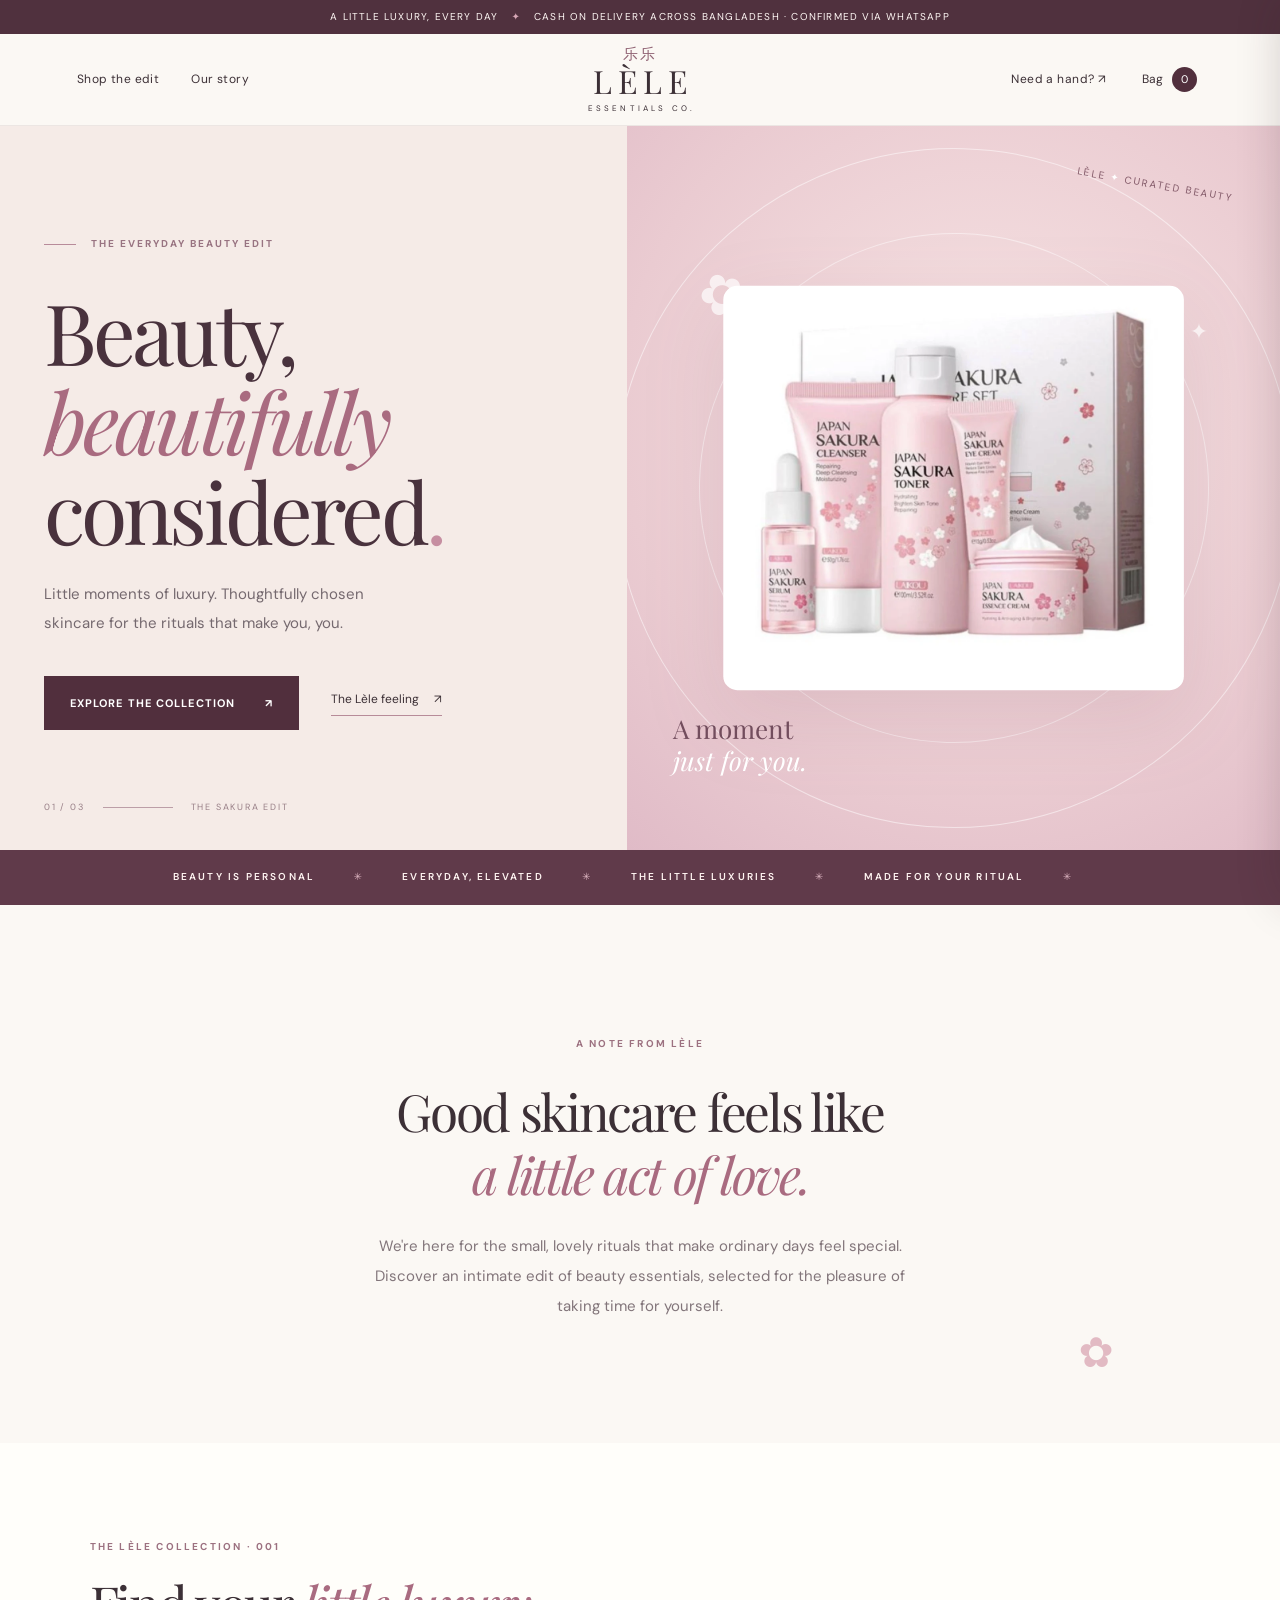
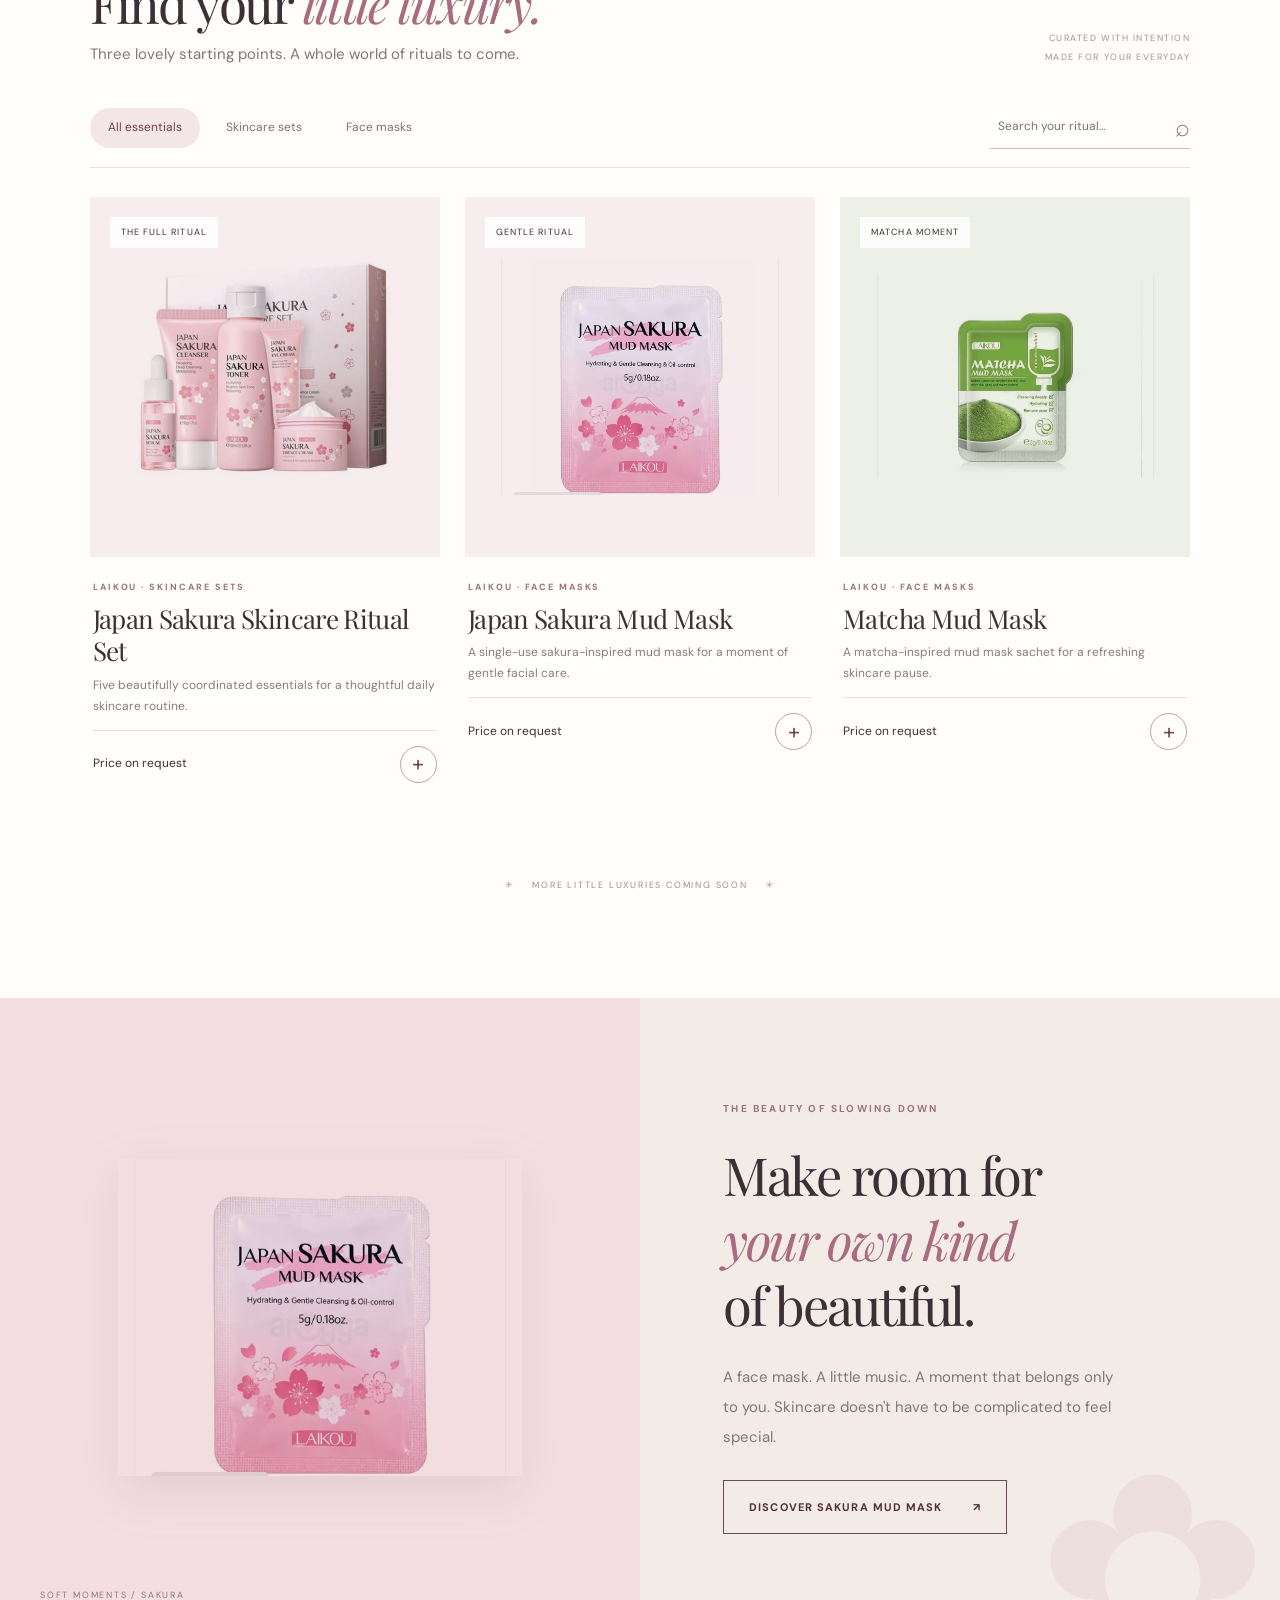
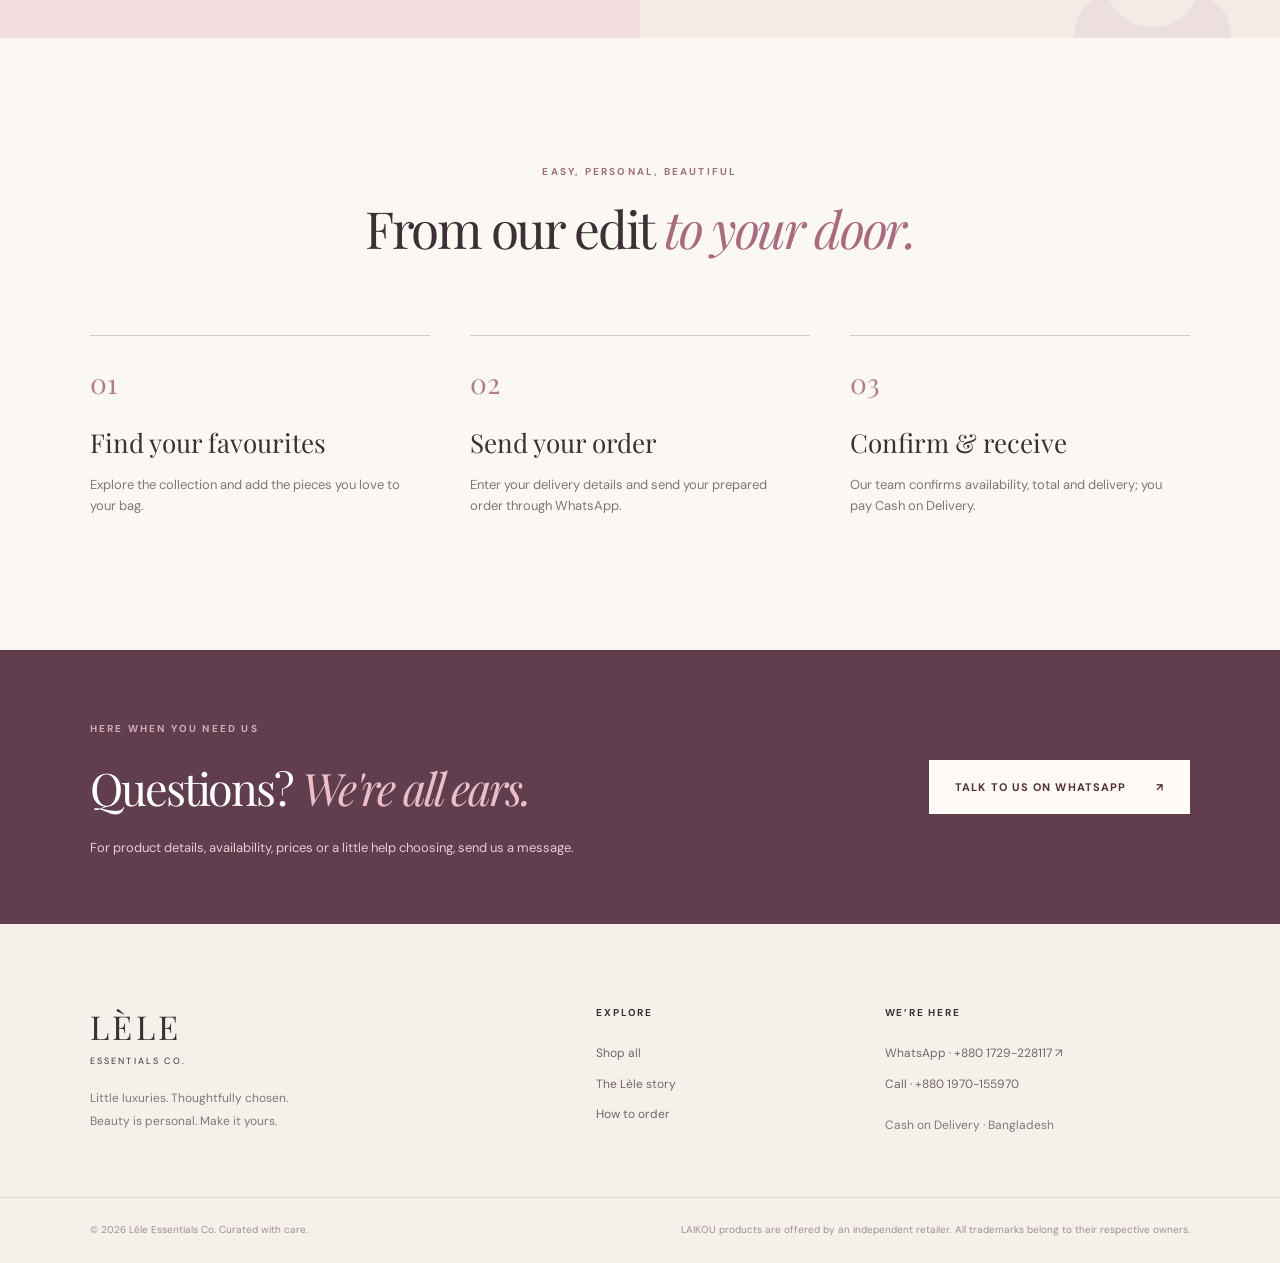
==== commit 07486a4e: "Add files via upload" ====
--- a/.github/workflows/index.html
+++ b/.github/workflows/index.html
@@ -1,78 +1 @@
-<!doctype html>
-<html lang="en"><head><meta charset="utf-8"/><meta content="width=device-width,initial-scale=1" name="viewport"/><meta content="#f8f3ee" name="theme-color"/><meta content="A curated edit of everyday beauty essentials. Discover LAIKOU Sakura skincare and mud masks. Cash on Delivery ordering via WhatsApp in Bangladesh." name="description"/><title>Lèle Essentials Co. | Everyday, beautifully</title><link href="https://fonts.googleapis.com" rel="preconnect"/><link crossorigin="" href="https://fonts.gstatic.com" rel="preconnect"/><link href="https://fonts.googleapis.com/css2?family=DM+Sans:wght@400;500;600;700&amp;family=Manrope:wght@400;500;600;700&amp;family=Playfair+Display:ital,wght@0,400;0,500;0,600;1,400;1,500&amp;display=swap" rel="stylesheet"/><link href="[data-uri]" rel="icon" type="image/svg+xml"/><style>
-:root{--ink:#3c3036;--plum:#512f3d;--wine:#754456;--blush:#e7bfc2;--pink:#f7e8e8;--cream:#fbf8f4;--paper:#fffefa;--muted:#82757a;--line:#e9dfdd;--sage:#dfe6d9;--serif:'Playfair Display',Georgia,serif;--sans:'DM Sans',Arial,sans;--ease:cubic-bezier(.22,1,.36,1)}*{box-sizing:border-box}html{scroll-behavior:smooth;scroll-padding-top:100px}body{margin:0;background:var(--cream);color:var(--ink);font:15px/1.65 var(--sans);-webkit-font-smoothing:antialiased}body.locked{overflow:hidden}a{color:inherit;text-decoration:none}button,input,select,textarea{font:inherit}button{cursor:pointer}button:disabled{opacity:.4;cursor:not-allowed}img{display:block;max-width:100%}h1,h2,h3,p{margin-top:0}h1,h2,h3{font-weight:400}h1,h2{font-family:var(--serif);letter-spacing:-.045em}em{font-weight:400}::selection{background:#e4b6c1;color:#3d2834}:focus-visible{outline:2px solid #a84c6c;outline-offset:4px}.sr-only{position:absolute!important;width:1px;height:1px;padding:0;margin:-1px;overflow:hidden;clip:rect(0,0,0,0);white-space:nowrap;border:0}.announcement{height:34px;display:flex;justify-content:center;align-items:center;gap:13px;text-align:center;background:#50313e;color:#fff8f5;font-size:10px;letter-spacing:.12em;text-transform:uppercase}.announcement span{color:#d7a7b6}.site-header{position:sticky;top:0;z-index:30;background:rgba(251,248,244,.94);backdrop-filter:blur(20px);border-bottom:1px solid rgba(81,47,61,.09)}.header-inner{max-width:1500px;height:91px;padding:0 6%;margin:auto;display:grid;grid-template-columns:1fr 1fr 1fr;align-items:center}.desktop-nav{display:flex;gap:32px}.desktop-nav a,.contact-top{font-size:12px;letter-spacing:.035em;transition:color .2s}.desktop-nav a:hover,.contact-top:hover{color:#b56c85}.wordmark{justify-self:center;display:flex;align-items:center;flex-direction:column;line-height:1}.wordmark-cn{font-size:15px;letter-spacing:.15em;margin-bottom:3px;color:#916475}.wordmark-name{font-family:var(--serif);font-size:32px;letter-spacing:.18em;padding-left:.18em}.wordmark-sub{font-size:8px;letter-spacing:.4em;padding-left:.4em;margin-top:7px}.header-right{display:flex;align-items:center;justify-content:flex-end;gap:30px}.bag-trigger{border:0;background:none;display:flex;align-items:center;gap:9px;color:var(--ink);font-size:12px}.bag-counter{display:grid;place-items:center;background:var(--plum);color:#fff;border-radius:50%;width:25px;height:25px;font-size:11px}.menu-toggle{display:none}.mobile-nav{background:var(--cream);padding:20px 6% 26px;border-top:1px solid var(--line)}.mobile-nav a{display:block;padding:9px 0}.mobile-nav[hidden],.overlay[hidden],.checkout-modal[hidden]{display:none!important}.section-wrap{max-width:1440px;margin:0 auto;padding-left:7%;padding-right:7%}.eyebrow{font-size:10px;font-weight:700;letter-spacing:.22em;text-transform:uppercase;color:#9c7180}.hero{min-height:665px;display:grid;grid-template-columns:49% 51%;background:#f5ebe7;overflow:hidden}.hero-copy{padding:110px 6% 35px max(7%,calc((100vw - 1440px)/2 + 100px));display:flex;flex-direction:column;align-items:flex-start;justify-content:center;position:relative;z-index:2}.hero-kicker{font-size:10px;letter-spacing:.2em;font-weight:700;color:#987381;display:flex;align-items:center;gap:15px}.hero-kicker .line{height:1px;width:32px;background:#b88b9a}.hero h1{font-size:clamp(62px,6.6vw,108px);line-height:1.06;margin:34px 0 25px;color:#49323d}.hero h1 em,.section-heading h2 em,.intro h2 em,.editorial h2 em,.steps h2 em,.contact-band h2 em,.detail-editorial h2 em,.ritual h2 em{color:#a96b80}.period{color:#c68ea1}.hero-copy>p{font-size:15px;color:#75696f;max-width:340px;line-height:1.9}.hero-actions{display:flex;align-items:center;gap:32px;margin-top:24px}.button{min-height:54px;display:inline-flex;align-items:center;justify-content:space-between;gap:30px;padding:0 25px;border:1px solid transparent;font-size:11px;font-weight:700;letter-spacing:.1em;text-transform:uppercase;transition:transform .25s var(--ease),background .25s,color .25s;text-align:left}.button:hover:not(:disabled){transform:translateY(-2px)}.button-dark{background:var(--plum);color:#fff}.button-dark:hover:not(:disabled){background:#754c5c}.button-outline{border-color:#6d4b58;color:var(--plum);background:transparent}.button-outline:hover{background:var(--plum);color:white}.button-light{background:#fffaf5;color:var(--plum)}.text-link{font-size:12px;border-bottom:1px solid #b78b99;padding-bottom:5px}.text-link span{margin-left:12px}.hero-bottom{display:flex;align-items:center;gap:18px;color:#987f87;font-size:9px;letter-spacing:.2em;margin-top:70px}.mini-rule{height:1px;width:70px;background:#bc9ea7}.hero-art{background:radial-gradient(circle at 55% 40%,#f7e4e4,#eacbd1 65%,#e0bbc7);position:relative;display:grid;place-items:center;overflow:hidden;min-height:620px}.hero-orbit{position:absolute;border:1px solid rgba(255,255,255,.5);border-radius:50%;width:680px;height:680px;transform:rotate(-20deg)}.orbit-two{width:510px;height:510px;border-color:rgba(255,255,255,.45)}.hero-image-card{position:relative;width:72%;max-width:590px;z-index:1;filter:drop-shadow(0 28px 40px rgba(114,57,79,.12));animation:float 7s ease-in-out infinite}.hero-image-card img{width:100%;height:auto;mix-blend-mode:multiply;clip-path:inset(1% 1% 1% 1% round 14px)}@keyframes float{0%,100%{transform:translateY(0)}50%{transform:translateY(-13px)}}.hero-art-label{position:absolute;left:7%;bottom:10%;font-family:var(--serif);font-size:26px;line-height:1.25;color:#724d5d;z-index:2}.hero-art-label em{color:#fff}.hero-stamp{position:absolute;right:7%;top:7%;font-size:10px;letter-spacing:.17em;transform:rotate(10deg);color:#805766}.hero-stamp span{color:#fff}.petal{position:absolute;color:rgba(255,255,255,.68);z-index:2}.petal-one{font-size:55px;left:11%;top:17%;transform:rotate(-22deg)}.petal-two{font-size:29px;right:16%;bottom:20%}.petal-three{font-size:22px;right:11%;top:26%}.marquee{background:#603a4a;color:#fff5f2;overflow:hidden;white-space:nowrap;height:55px;display:flex;align-items:center;justify-content:center}.marquee div{font-size:10px;letter-spacing:.22em;font-weight:600}.marquee span{margin:0 34px;color:#dfb7c3}.intro{text-align:center;padding-top:125px;padding-bottom:122px;position:relative}.intro h2{font-size:clamp(40px,4vw,65px);line-height:1.23;margin:25px auto}.intro>p{max-width:540px;color:var(--muted);margin:0 auto;line-height:2}.small-flower{position:absolute;right:13%;bottom:55px;color:#e2bac3;font-size:42px}.section-heading{display:flex;justify-content:space-between;align-items:flex-end;gap:30px;margin-bottom:40px}.section-heading h2{font-size:clamp(38px,4vw,62px);margin:15px 0 7px;line-height:1.22}.section-heading p{color:var(--muted);margin:0}.section-aside{font-size:9px;letter-spacing:.17em;line-height:2.1;color:#a98c94;text-align:right}.collection{padding-top:90px;padding-bottom:105px;background:var(--paper)}.collection-tools{display:flex;justify-content:space-between;gap:20px;align-items:center;margin:0 0 29px;border-bottom:1px solid var(--line);padding-bottom:18px}.filters{display:flex;flex-wrap:wrap;gap:8px}.filters button{background:none;border:1px solid transparent;border-radius:50px;padding:9px 17px;color:#7e7175;font-size:12px}.filters button:hover,.filters button.active{background:#f4e5e7;color:#704253}.search-label{display:flex;align-items:center;border-bottom:1px solid #cdbdc0;min-width:200px}.search-label input{background:none;border:0;outline:0;padding:8px;width:100%;font-size:12px}.search-label span{font-size:25px;color:#9e7582}.product-grid{display:grid;grid-template-columns:repeat(3,minmax(0,1fr));gap:25px}.product-card{min-width:0}.product-card-image{height:360px;background:#f7edef;display:grid;place-items:center;position:relative;overflow:hidden}.product-card-image.sage{background:#edf0e7}.product-card-image img{width:86%;height:84%;object-fit:contain;mix-blend-mode:multiply;transition:transform .7s var(--ease)}.product-card-image:hover img{transform:scale(1.065)}.card-tag{position:absolute;z-index:2;left:20px;top:20px;background:rgba(255,255,255,.86);font-size:9px;letter-spacing:.12em;padding:8px 11px;text-transform:uppercase}.card-view{position:absolute;bottom:0;left:0;right:0;background:rgba(81,47,61,.93);color:white;text-align:center;font-size:11px;padding:14px;transform:translateY(100%);transition:transform .3s}.product-card-image:hover .card-view{transform:translateY(0)}.product-card-info{padding:23px 3px}.product-card-info .eyebrow{font-size:9px}.card-name{display:block;font-family:var(--serif);font-size:26px;letter-spacing:-.025em;margin:8px 0 7px;line-height:1.25}.card-name:hover{color:#a86c7f}.product-card-info p{color:#877c7f;font-size:12px;line-height:1.75;min-height:43px}.product-card-bottom{display:flex;align-items:center;justify-content:space-between;border-top:1px solid var(--line);padding-top:15px;font-size:12px}.round-add{border:1px solid #bba3aa;background:transparent;border-radius:50%;width:37px;height:37px;color:#704657;font-size:22px;line-height:1}.round-add:hover{background:var(--plum);color:#fff}.collection-end{text-align:center;margin-top:72px;font-size:9px;letter-spacing:.2em;color:#a88892}.collection-end span{margin:0 14px;color:#bd8da0}.no-results{grid-column:1/-1;text-align:center;padding:70px 0;color:var(--muted)}.editorial{display:grid;grid-template-columns:1fr 1fr;min-height:640px}.editorial-visual{position:relative;background:#f3dfe2;display:grid;place-items:center;overflow:hidden}.editorial-visual img{width:63%;max-height:510px;object-fit:contain;mix-blend-mode:multiply;filter:drop-shadow(0 15px 25px rgba(123,80,93,.12))}.editorial-visual-caption{position:absolute;bottom:35px;left:40px;font-size:9px;letter-spacing:.2em;color:#9b7280}.editorial-copy{background:#f3ebe6;padding:12% 13%;display:flex;flex-direction:column;align-items:flex-start;justify-content:center;position:relative;overflow:hidden}.editorial-copy h2{font-size:clamp(40px,4.1vw,67px);line-height:1.24;margin:25px 0}.editorial-copy p{color:#85747a;max-width:400px;line-height:2;margin-bottom:28px}.editorial-deco{position:absolute;bottom:-80px;right:10px;font-size:280px;color:rgba(188,126,145,.11);line-height:1;pointer-events:none}.steps{padding-top:120px;padding-bottom:120px}.section-heading.centered{display:block;text-align:center}.step-grid{display:grid;grid-template-columns:repeat(3,1fr);gap:40px;margin-top:75px}.step-grid article{border-top:1px solid #d8c9c9;padding-top:24px}.step-grid article>span{font-family:var(--serif);color:#b17a8d;font-size:28px}.step-grid h3{font-family:var(--serif);font-size:26px;margin:16px 0 9px}.step-grid p{color:var(--muted);max-width:320px;font-size:13px}.contact-band{background:#613e4d;color:#fff;display:flex;justify-content:space-between;align-items:center;padding:65px max(7%,calc((100vw - 1440px)/2 + 100px));gap:30px}.contact-band .eyebrow{color:#d9a9b8}.contact-band h2{font-size:clamp(34px,3.5vw,54px);margin:12px 0}.contact-band h2 em{color:#edbeca}.contact-band p{margin:0;color:#e3cdd5;font-size:13px}.footer{background:#f5f0ea}.footer-top{max-width:1440px;padding:75px 7% 60px;margin:auto;display:grid;grid-template-columns:2fr 1fr 1.4fr;gap:70px}.footer-logo{font-family:var(--serif);font-size:33px;letter-spacing:.11em}.footer-logo span{display:block;font:9px var(--sans);letter-spacing:.24em;margin-top:2px}.footer-top p{color:#82767a;font-size:12px;line-height:1.9;margin:20px 0 0}.footer-top h3{font:700 10px var(--sans);letter-spacing:.18em;text-transform:uppercase;margin:7px 0 25px}.footer-top a:not(.footer-logo){display:block;font-size:12px;color:#73656b;margin:11px 0}.footer-top a:hover{color:#aa6b82}.footer-bottom{border-top:1px solid #e2d8d6;display:flex;justify-content:space-between;gap:20px;padding:24px 7%;font-size:10px;color:#a18e95}.overlay{position:fixed;inset:0;background:rgba(28,19,24,.45);z-index:40}.cart-drawer{position:fixed;z-index:41;top:0;right:0;bottom:0;width:min(470px,100%);background:var(--paper);display:flex;flex-direction:column;transform:translateX(103%);transition:transform .42s var(--ease);box-shadow:-12px 0 45px #2b1c2433}.cart-drawer.is-open{transform:translateX(0)}.drawer-head{padding:34px 30px 23px;border-bottom:1px solid var(--line);display:flex;justify-content:space-between;align-items:flex-start}.drawer-head h2{font-family:var(--serif);font-size:29px;margin:10px 0 0}.cart-flower{font-size:17px;color:#c78c9e;margin-left:8px}.close-btn{border:0;background:none;font-size:29px;line-height:1;color:#765a65}.bag-items{flex:1;overflow:auto;padding:25px 30px}.bag-item{display:grid;grid-template-columns:95px 1fr 22px;gap:16px;padding:0 0 20px;margin-bottom:20px;border-bottom:1px solid var(--line)}.bag-item img{width:95px;height:110px;object-fit:contain;background:#f5e8e9}.bag-item-title{font-family:var(--serif);font-size:18px;line-height:1.3;display:block}.bag-item p{font-size:11px;color:#93848a;margin:7px 0}.remove-item{background:none;border:0;font-size:20px;color:#9d8890;align-self:start}.qty-control{display:inline-flex;align-items:center;border:1px solid #ddd0d2;height:31px}.qty-control button{background:none;border:0;width:29px;height:29px}.qty-control span{font-size:12px;width:22px;text-align:center}.drawer-foot{border-top:1px solid var(--line);padding:22px 30px 28px}.drawer-foot>p:first-child{font-size:12px;color:#8a737b}.full{width:100%}.tiny{font-size:10px!important;color:#98878c;line-height:1.6}.empty-bag{text-align:center;padding:75px 0}.empty-symbol{font-size:50px;color:#d8a4b6}.empty-bag h3{font-family:var(--serif);font-size:29px;margin:12px 0}.empty-bag p{color:#98878c}.checkout-modal{position:fixed;z-index:55;inset:0;background:rgba(39,25,33,.72);overflow:auto;padding:28px 16px}.checkout-panel{position:relative;background:var(--paper);max-width:1050px;margin:20px auto;padding:50px 55px;box-shadow:0 20px 100px #20121950}.checkout-close{position:absolute;right:24px;top:22px}.checkout-intro h2{font-size:clamp(35px,4vw,53px);line-height:1.18;margin:14px 0}.checkout-intro h2 em{color:#aa7083}.checkout-intro>p{color:#8b7d81;font-size:13px}.checkout-layout{display:grid;grid-template-columns:1.5fr 1fr;gap:55px;margin-top:35px}.order-form{display:grid;gap:15px}.order-form label{display:grid;gap:7px;font-size:11px;font-weight:600;letter-spacing:.03em}.order-form input,.order-form select,.order-form textarea{border:1px solid #dfd4d3;background:#fffdfb;padding:13px 14px;outline:0;border-radius:0;font-size:13px;min-width:0}.order-form input:focus,.order-form select:focus,.order-form textarea:focus{border-color:#a77486}.form-two{display:grid;grid-template-columns:1fr 1fr;gap:14px}.payment-pill{display:flex;gap:15px;background:#f7eeee;padding:14px 16px;align-items:center}.payment-pill>span{font-size:20px;color:#865468}.payment-pill strong,.payment-pill small{display:block}.payment-pill strong{font-size:12px}.payment-pill small{font-size:10px;color:#9c878e}.checkout-summary{background:#f8f1ef;padding:25px;align-self:start}.checkout-summary #checkout-products{margin-top:20px}.checkout-summary #checkout-products>div{display:flex;justify-content:space-between;gap:12px;border-bottom:1px solid #e7d9d9;padding:13px 0;font-size:12px}.checkout-summary #checkout-products strong{white-space:nowrap;font-size:11px}.summary-note{margin-top:40px;font-size:12px}.summary-note p{color:#8d7a81;font-size:11px}.checkout-status{color:#5e644c;font-size:12px}.fallback-link{font-size:12px;text-decoration:underline;color:#6a4051}.breadcrumbs{padding-top:28px;padding-bottom:28px;display:flex;gap:11px;flex-wrap:wrap;font-size:11px;color:#8f7e84}.breadcrumbs span:last-child{color:#573949}.detail-section{display:grid;grid-template-columns:1.12fr 1fr;gap:8%;padding-bottom:110px}.detail-image-wrap{height:min(650px,52vw);min-height:400px;background:#f4e8e8;display:grid;place-items:center;position:relative;overflow:hidden}.detail-image-wrap img{width:83%;height:85%;object-fit:contain;mix-blend-mode:multiply;z-index:1}.detail-photo-tag{position:absolute;top:25px;left:26px;font-size:9px;letter-spacing:.2em;color:#8d6977;z-index:2}.detail-watermark{position:absolute;bottom:-55px;right:-18px;font-family:var(--serif);font-size:190px;color:rgba(159,99,122,.08);line-height:1}.image-caption{font-size:9px;letter-spacing:.14em;color:#aa929a;margin-top:16px}.detail-info{padding-top:35px}.detail-info h1{font-size:clamp(44px,4.6vw,76px);line-height:1.12;margin:20px 0 23px}.detail-lead{font-size:15px;line-height:2;color:#85787d;max-width:520px}.detail-price{font-family:var(--serif);font-size:27px;color:#754f5d;margin:30px 0}.detail-size{display:flex;justify-content:space-between;gap:20px;border-top:1px solid var(--line);border-bottom:1px solid var(--line);padding:20px 0;margin-bottom:24px}.detail-size span{font-size:10px;letter-spacing:.13em;color:#8f7d84}.detail-size strong{font-size:12px;font-weight:500}.detail-add{height:62px}.detail-question{display:block;text-align:center;margin-top:18px;font-size:12px;color:#785666;text-decoration:underline;text-underline-offset:4px}.detail-benefits{margin-top:40px;padding-top:30px;border-top:1px solid var(--line)}.detail-benefits ul{padding:0;margin:20px 0;list-style:none}.detail-benefits li{padding:8px 0;font-size:13px;color:#7c6e74}.detail-benefits li:before{content:'✳';color:#c494a5;margin-right:14px}.detail-smallnote{color:#9d8a91;font-size:11px;line-height:1.7}.detail-editorial{display:grid;grid-template-columns:1fr 1fr;gap:12%;padding-top:90px;padding-bottom:100px;background:#f3ebe7;max-width:none}.detail-editorial>div:first-child{max-width:540px;justify-self:end}.detail-editorial h2,.ritual h2{font-size:clamp(40px,4vw,60px);line-height:1.2;margin:18px 0}.detail-editorial p{color:#897a80;max-width:350px}.detail-facts{align-self:center;max-width:480px}.detail-facts>div{display:flex;justify-content:space-between;border-bottom:1px solid #dacbcc;padding:16px 0;font-size:13px;gap:30px}.detail-facts strong{font-weight:600}.ritual{padding-top:110px;padding-bottom:100px}.ritual-heading{text-align:center}.ritual ol{padding:0;list-style:none;display:grid;grid-template-columns:repeat(auto-fit,minmax(180px,1fr));gap:20px;margin:60px 0 35px}.ritual li{border-top:1px solid #dacacc;padding:20px 0}.ritual li span{font-family:var(--serif);font-size:29px;color:#bd8b9d}.ritual li p{font-size:13px;color:#82757b;line-height:1.9;margin-top:15px}.product-note{max-width:750px;margin:auto;text-align:center;color:#a08c92;font-size:12px}.related{padding-top:80px;padding-bottom:100px;background:var(--paper)}.related .product-grid{grid-template-columns:repeat(2,minmax(0,1fr));max-width:920px}.related .product-card-image{height:350px}@media(max-width:1150px){.hero-copy{padding-left:7%}.hero h1{font-size:clamp(60px,7vw,88px)}.hero-art{min-height:550px}.product-card-image{height:300px}.section-wrap{padding-left:5%;padding-right:5%}.contact-band{padding-left:5%;padding-right:5%}}@media(max-width:800px){.announcement{font-size:8px;letter-spacing:.05em;height:32px}.header-inner{height:75px;padding:0 5%;grid-template-columns:1fr 1fr 1fr}.desktop-nav,.contact-top{display:none}.menu-toggle{display:block;background:none;border:0;font-size:21px;color:var(--ink);justify-self:start}.wordmark-name{font-size:27px}.wordmark-cn{font-size:12px}.wordmark-sub{font-size:7px}.header-right{gap:0}.hero{grid-template-columns:1fr}.hero-copy{padding:80px 7% 55px}.hero h1{font-size:clamp(58px,12vw,89px)}.hero-bottom{margin-top:45px}.hero-art{min-height:500px}.hero-image-card{width:69%}.intro{padding-top:90px;padding-bottom:90px}.collection{padding-top:75px;padding-bottom:75px}.product-grid{grid-template-columns:repeat(2,minmax(0,1fr));gap:18px}.product-card-image{height:290px}.section-aside{display:none}.editorial{grid-template-columns:1fr}.editorial-visual{min-height:460px}.editorial-copy{min-height:480px;padding:70px 7%}.step-grid{gap:22px}.contact-band{flex-direction:column;align-items:flex-start}.footer-top{grid-template-columns:1.5fr 1fr;gap:35px}.footer-top>div:last-child{grid-column:1/-1}.checkout-layout{grid-template-columns:1fr;gap:20px}.checkout-panel{padding:40px 30px}.detail-section{grid-template-columns:1fr;gap:25px}.detail-image-wrap{height:540px}.detail-info{padding-top:15px}.detail-editorial{gap:5%}.detail-editorial>div:first-child{justify-self:start}}@media(max-width:550px){.announcement{font-size:7.5px;padding:0 8px}.hero-copy{padding-top:68px}.hero h1{font-size:clamp(52px,13vw,72px)}.hero-copy>p{font-size:13px}.hero-actions{gap:19px;flex-wrap:wrap}.hero-actions .button{padding:0 18px}.hero-art{min-height:390px}.hero-image-card{width:77%}.hero-art-label{font-size:18px}.hero-stamp{font-size:8px}.hero-orbit{width:430px;height:430px}.orbit-two{width:310px;height:310px}.marquee{height:45px}.marquee div{font-size:8px;letter-spacing:.1em}.marquee span{margin:0 12px}.intro h2{font-size:39px}.intro>p{font-size:13px}.small-flower{right:9%;bottom:30px}.section-heading h2{font-size:38px}.collection-tools{align-items:stretch;flex-direction:column}.filters{gap:4px}.filters button{font-size:11px;padding:8px 12px}.search-label{width:100%}.product-grid{gap:12px}.product-card-image{height:225px}.product-card-image img{width:93%;height:87%}.card-tag{top:10px;left:9px;padding:5px 7px;font-size:7px}.product-card-info{padding:15px 0}.product-card-info .eyebrow{font-size:8px}.card-name{font-size:20px}.product-card-info p{font-size:11px;min-height:68px}.product-card-bottom{font-size:10px}.round-add{width:33px;height:33px}.editorial-visual{min-height:380px}.editorial-copy{min-height:440px}.editorial-copy h2{font-size:45px}.step-grid{grid-template-columns:1fr;margin-top:45px}.step-grid article{padding-top:18px}.contact-band{padding:60px 7%}.footer-top{grid-template-columns:1fr;padding:60px 7% 35px;gap:22px}.footer-top>div:last-child{grid-column:auto}.footer-top h3{margin-bottom:12px}.footer-bottom{flex-direction:column;padding:22px 7%}.detail-image-wrap{height:400px;min-height:0}.detail-info h1{font-size:48px}.detail-editorial{grid-template-columns:1fr;padding-top:75px;padding-bottom:75px}.detail-facts{margin-top:20px}.ritual{padding-top:75px;padding-bottom:75px}.ritual ol{grid-template-columns:1fr 1fr;gap:15px;margin-top:45px}.ritual li p{font-size:12px}.related .product-grid{grid-template-columns:1fr 1fr}.related .product-card-image{height:225px}.checkout-modal{padding:0}.checkout-panel{margin:0;min-height:100vh;padding:45px 20px}.form-two{grid-template-columns:1fr}.checkout-summary{padding:20px}.cart-drawer{width:100%}}@media(prefers-reduced-motion:reduce){*,*::before,*::after{scroll-behavior:auto!important;animation:none!important;transition:none!important}}
-
-</style></head><body data-page="home" data-root=""><div class="announcement">A little luxury, every day <span aria-hidden="true">✦</span> Cash on Delivery across Bangladesh · Confirmed via WhatsApp</div><header class="site-header"><div class="header-inner"><button aria-expanded="false" aria-label="Toggle navigation" class="menu-toggle icon-btn" data-menu-toggle="">☰</button><nav aria-label="Main navigation" class="desktop-nav"><a href="index.html#collection">Shop the edit</a><a href="index.html#our-story">Our story</a></nav><a aria-label="Lèle Essentials home" class="wordmark" href="index.html"><span class="wordmark-cn">乐乐</span><span class="wordmark-name">LÈLE</span><span class="wordmark-sub">ESSENTIALS CO.</span></a><div class="header-right"><a class="contact-top" href="https://wa.me/8801729228117" rel="noopener noreferrer" target="_blank">Need a hand? ↗</a><button aria-label="Open shopping bag" class="bag-trigger" data-open-cart=""><span>Bag</span><span class="bag-counter" data-cart-count="">0</span></button></div></div><nav aria-label="Mobile navigation" class="mobile-nav" hidden="" id="mobile-nav"><a href="index.html#collection">Shop the collection</a><a href="index.html#our-story">Our story</a><a href="index.html#contact">Contact us</a></nav></header><main id="main"><section class="hero" id="top"><div class="hero-copy"><div class="hero-kicker"><span class="line"></span> THE EVERYDAY BEAUTY EDIT</div><h1>Beauty,<br/><em>beautifully</em><br/>considered<span class="period">.</span></h1><p>Little moments of luxury. Thoughtfully chosen skincare for the rituals that make you, you.</p><div class="hero-actions"><a class="button button-dark" href="#collection">Explore the collection <span>↗</span></a><a class="text-link" href="#our-story">The Lèle feeling <span>↗</span></a></div><div class="hero-bottom"><span>01 / 03</span><span class="mini-rule"></span><span>THE SAKURA EDIT</span></div></div><div class="hero-art"><div class="hero-orbit orbit-one"></div><div class="hero-orbit orbit-two"></div><div class="hero-image-card"><img alt="LAIKOU Japan Sakura five-piece skincare set with pink bottles and blossom artwork" data-embedded-image="sakura-set.webp" fetchpriority="high" height="800" src="[data-uri]" width="900"/></div><div class="hero-art-label">A moment<br/><em>just for you.</em></div><div class="hero-stamp">LÈLE <span>✦</span> CURATED BEAUTY</div><span class="petal petal-one">✿</span><span class="petal petal-two">✿</span><span class="petal petal-three">✦</span></div></section><div aria-label="Beauty, everyday elevated" class="marquee"><div>BEAUTY IS PERSONAL <span>✳</span> EVERYDAY, ELEVATED <span>✳</span> THE LITTLE LUXURIES <span>✳</span> MADE FOR YOUR RITUAL <span>✳</span></div></div><section class="intro section-wrap" id="our-story"><span class="eyebrow">A NOTE FROM LÈLE</span><h2>Good skincare feels like<br/><em>a little act of love.</em></h2><p>We're here for the small, lovely rituals that make ordinary days feel special. Discover an intimate edit of beauty essentials, selected for the pleasure of taking time for yourself.</p><span class="small-flower">✿</span></section><section class="collection section-wrap" id="collection"><div class="section-heading"><div><span class="eyebrow">THE LÈLE COLLECTION · 001</span><h2>Find your <em>little luxury.</em></h2><p>Three lovely starting points. A whole world of rituals to come.</p></div><div class="section-aside">CURATED WITH INTENTION<br/>MADE FOR YOUR EVERYDAY</div></div><div class="collection-tools"><div aria-label="Filter products" class="filters" id="filters" role="group"><button aria-pressed="true" class="active" data-filter="All">All essentials</button><button aria-pressed="false" data-filter="Skincare Sets">Skincare sets</button><button aria-pressed="false" data-filter="Face Masks">Face masks</button></div><label class="search-label"><span class="sr-only">Search products</span><input aria-label="Search products" id="search-products" placeholder="Search your ritual…" type="search"/><span>⌕</span></label></div><div class="product-grid" id="product-grid"></div><div class="collection-end"><span>✳</span> MORE LITTLE LUXURIES COMING SOON <span>✳</span></div></section><section class="editorial"><div class="editorial-visual"><img alt="LAIKOU Japan Sakura mud mask sachet in pink floral packaging" data-embedded-image="sakura-mask.webp" loading="lazy" src="[data-uri]"/><div class="editorial-visual-caption">SOFT MOMENTS / SAKURA</div></div><div class="editorial-copy"><span class="eyebrow">THE BEAUTY OF SLOWING DOWN</span><h2>Make room for<br/><em>your own kind</em><br/>of beautiful.</h2><p>A face mask. A little music. A moment that belongs only to you. Skincare doesn't have to be complicated to feel special.</p><a class="button button-outline" href="index.html?product=sakura-mask">Discover Sakura Mud Mask <span>↗</span></a><div class="editorial-deco">✿</div></div></section><section class="steps section-wrap" id="how-to-order"><div class="section-heading centered"><span class="eyebrow">EASY, PERSONAL, BEAUTIFUL</span><h2>From our edit <em>to your door.</em></h2></div><div class="step-grid"><article><span>01</span><h3>Find your favourites</h3><p>Explore the collection and add the pieces you love to your bag.</p></article><article><span>02</span><h3>Send your order</h3><p>Enter your delivery details and send your prepared order through WhatsApp.</p></article><article><span>03</span><h3>Confirm &amp; receive</h3><p>Our team confirms availability, total and delivery; you pay Cash on Delivery.</p></article></div></section><section class="contact-band"><div><span class="eyebrow">HERE WHEN YOU NEED US</span><h2>Questions? <em>We're all ears.</em></h2><p>For product details, availability, prices or a little help choosing, send us a message.</p></div><a class="button button-light" href="https://wa.me/8801729228117?text=Hello%20L%C3%A8le%20Essentials%2C%20I%20have%20a%20question%20about%20your%20products." rel="noopener noreferrer" target="_blank">Talk to us on WhatsApp <span>↗</span></a></section></main><footer class="footer" id="contact"><div class="footer-top"><div><a class="footer-logo" href="index.html">LÈLE <span>ESSENTIALS CO.</span></a><p>Little luxuries. Thoughtfully chosen.<br/>Beauty is personal. Make it yours.</p></div><div><h3>Explore</h3><a href="index.html#collection">Shop all</a><a href="index.html#our-story">The Lèle story</a><a href="index.html#how-to-order">How to order</a></div><div><h3>We’re here</h3><a href="https://wa.me/8801729228117" rel="noopener noreferrer" target="_blank">WhatsApp · +880 1729-228117 ↗</a><a href="tel:+8801970155970">Call · +880 1970-155970</a><p>Cash on Delivery · Bangladesh</p></div></div><div class="footer-bottom"><span>© 2026 Lèle Essentials Co. Curated with care.</span><span>LAIKOU products are offered by an independent retailer. All trademarks belong to their respective owners.</span></div></footer><div class="overlay" hidden="" id="overlay"></div><aside aria-hidden="true" aria-label="Your shopping bag" class="cart-drawer" id="cart-drawer"><div class="drawer-head"><div><span class="eyebrow">YOUR EDIT</span><h2>The little luxuries bag<span class="cart-flower">✿</span></h2></div><button aria-label="Close bag" class="close-btn" data-close-cart="" id="cart-close">×</button></div><div class="bag-items" id="cart-items"></div><div class="drawer-foot"><p id="bag-summary"></p><button class="button button-dark full" disabled="" id="checkout-open">Continue to Cash on Delivery <span>↗</span></button><p class="tiny">Checkout opens a WhatsApp order message. You must press Send to submit.</p></div></aside><section aria-label="Cash on Delivery checkout" aria-modal="true" class="checkout-modal" hidden="" id="checkout-modal" role="dialog"><div class="checkout-panel"><button aria-label="Close checkout" class="close-btn checkout-close" data-close-checkout="">×</button><div class="checkout-intro"><span class="eyebrow">A BEAUTIFUL DELIVERY</span><h2>Just a few details,<br/><em>and it's yours.</em></h2><p>Cash on Delivery only. Your order is sent through WhatsApp for personal confirmation.</p></div><div class="checkout-layout"><form class="order-form" id="order-form"><label>Full name <input autocomplete="name" id="customer-name" maxlength="100" name="name" placeholder="Your full name" required=""/></label><div class="form-two"><label>Mobile number <input autocomplete="tel" inputmode="tel" maxlength="20" name="phone" placeholder="017XXXXXXXX" required=""/></label><label>Email address <input autocomplete="email" maxlength="120" name="email" placeholder="you@example.com" required="" type="email"/></label></div><div class="form-two"><label>Division <select name="division" required=""><option value="">Select division</option><option>Dhaka</option><option>Chattogram</option><option>Rajshahi</option><option>Khulna</option><option>Barishal</option><option>Sylhet</option><option>Rangpur</option><option>Mymensingh</option></select></label><label>District / city <input autocomplete="address-level2" maxlength="80" name="district" placeholder="Your district" required=""/></label></div><label>Full delivery address <textarea autocomplete="street-address" maxlength="350" name="address" placeholder="House, road, area, upazila and landmarks" required="" rows="3"></textarea></label><label>Delivery notes (optional) <textarea maxlength="250" name="notes" placeholder="Anything our team should know?" rows="2"></textarea></label><div class="payment-pill"><span>◉</span><div><strong>Cash on Delivery</strong><small>Pay the delivery person after order confirmation.</small></div></div><button class="button button-dark full" type="submit">Continue to WhatsApp <span>↗</span></button><p aria-live="polite" class="checkout-status" id="checkout-status" role="status"></p><a class="fallback-link" hidden="" id="whatsapp-fallback" rel="noopener noreferrer" target="_blank">WhatsApp didn't open? Tap here.</a><p class="tiny">Your details are used to prepare a WhatsApp message on your device. Nothing is submitted until you press Send in WhatsApp.</p></form><aside class="checkout-summary"><span class="eyebrow">YOUR SELECTION</span><div id="checkout-products"></div><div class="summary-note"><strong>Personal service, from start to finish.</strong><p>We'll confirm prices, delivery charge, availability and timing in WhatsApp before dispatch.</p></div></aside></div></div></section><div aria-live="polite" class="sr-only" id="announce"></div><template id="product-view-template"><main id="main"><div class="breadcrumbs section-wrap"><a href="index.html">Home</a><span>/</span><a href="index.html#collection">Collection</a><span>/</span><span id="breadcrumb-current"></span></div><section class="detail-section section-wrap"><div class="detail-visual"><div class="detail-image-wrap"><span class="detail-photo-tag">THE LÈLE EDIT</span><img alt="LAIKOU Japan Sakura 5-Piece Skincare Set product photograph" data-embedded-image="sakura-set.webp" height="900" id="product-main-image" src="[data-uri]" width="900"/><span class="detail-watermark">LÈLE</span></div><div class="image-caption">AUTHENTIC PRODUCT PHOTOGRAPH · PACKAGING MAY VARY</div></div><div class="detail-info"><span class="eyebrow" id="product-label"></span><h1 id="product-name">LAIKOU Japan Sakura 5-Piece Skincare Set</h1><p class="detail-lead" id="product-description"></p><div class="detail-price" id="product-price"></div><div class="detail-size"><span>FORMAT / SIZE</span><strong id="product-size"></strong></div><button class="button button-dark full detail-add" data-add="" id="product-add">Add to your bag <span>↗</span></button><a class="detail-question" href="https://wa.me/8801729228117" rel="noopener noreferrer" target="_blank">Questions about this product? Chat with us ↗</a><div class="detail-benefits"><span class="eyebrow">A CLOSER LOOK</span><ul id="product-highlights"></ul></div><div class="detail-smallnote">Product availability, prices and delivery charges are confirmed by our team before dispatch. Cash on Delivery only.</div></div></section><section class="detail-editorial section-wrap"><div><span class="eyebrow">IN THE DETAILS</span><h2>Thoughtfully <em>chosen.</em></h2><p>A beautiful addition to your everyday ritual. Here’s what to know before you order.</p></div><div class="detail-facts" id="product-includes"></div></section><section class="ritual section-wrap"><div class="ritual-heading"><span class="eyebrow">YOUR BEAUTY RITUAL</span><h2>A moment, <em>just for you.</em></h2></div><ol id="product-directions"></ol><p class="product-note" id="product-notes"></p></section><section class="related section-wrap"><div class="section-heading"><div><span class="eyebrow">THE BEAUTY EDIT CONTINUES</span><h2>Also <em>worth loving.</em></h2></div><a class="text-link" href="index.html#collection">Shop all essentials ↗</a></div><div class="product-grid" id="related-products"></div></section></main></template><script>
-/* LÈLE ESSENTIALS | SINGLE HTML FILE | GITHUB PAGES
-   EDIT PRODUCT PRICES: find PRODUCTS below and replace price:null with price:450 (in BDT).
-   ADD PRODUCTS: insert a new object with a unique id, name, category, image (web URL), etc.
-   To use custom/local photos in the same file, encode them as data URLs in EMBEDDED_IMAGES.
-   This site prepares WhatsApp orders; customers must press Send themselves.
-*/
-const EMBEDDED_IMAGES = {"matcha-mask.webp":"[data-uri]","sakura-mask.webp":"[data-uri]","sakura-set.webp":"[data-uri]"};
-
-// ----- SINGLE-FILE ROUTING / EMBEDDED PRODUCT IMAGES -----
-function escapeHTML(v){return String(v).replace(/[&<>"']/g,c=>({'&':'&amp;','<':'&lt;','>':'&gt;','"':'&quot;',"'":'&#39;'}[c]));}
-function hydrateImages(root=document){root.querySelectorAll('img[data-embedded-image]').forEach(img=>{const val=EMBEDDED_IMAGES[img.dataset.embeddedImage];if(val){img.src=val;img.removeAttribute('data-embedded-image');}});}
-function routePage(){
- const id=new URLSearchParams(window.location.search).get('product');
- if(!id)return;
- const template=document.querySelector('#product-view-template');
- const main=document.querySelector('main#main');
- if(!template||!main)return;
- const newMain=template.content.firstElementChild.cloneNode(true);
- main.replaceWith(newMain);
- document.body.dataset.page='product';
- document.body.dataset.product=id;
- document.body.dataset.root='';
- if(id==='sakura-set')document.querySelector('meta[name="description"]').content='Discover the five-piece LAIKOU Sakura skincare set at Lèle Essentials. Order Cash on Delivery via WhatsApp.';
- else if(id==='sakura-mask')document.querySelector('meta[name="description"]').content='Explore the LAIKOU Japan Sakura Mud Mask 5g sachet. Order Cash on Delivery via WhatsApp.';
- else if(id==='matcha-mask')document.querySelector('meta[name="description"]').content='Explore the LAIKOU Matcha Mud Mask 5g sachet. Order Cash on Delivery via WhatsApp.';
-}
-
-/* LÈLE ESSENTIALS — STORE CONFIGURATION
-   To set your actual selling prices, replace price: null with a number in BDT.
-   To add a new product, add an object below, supply its image, and create a detail page.
-   This static GitHub Pages site uses WhatsApp for customer-submitted COD orders.
-*/
-const STORE = Object.freeze({name:'Lèle Essentials Co.', whatsapp:'8801729228117', phone2:'8801970155970', currency:'BDT'});
-const PRODUCTS = [
- {id:'sakura-set', slug:'sakura-set', name:'Japan Sakura Skincare Ritual Set', label:'THE COMPLETE RITUAL', brand:'LAIKOU', category:'Skincare Sets', size:'5-piece collection', image:'sakura-set.webp', price:null, badge:'The full ritual', tone:'rose', short:'Five beautifully coordinated essentials for a thoughtful daily skincare routine.', intro:'A considered five-step ritual in delicate sakura-pink packaging. The collection pairs a cleanser, toner, serum, eye cream and essence cream for a complete everyday routine.', includes:[['Cleanser','50 g'],['Toner','100 ml'],['Serum','17 ml'],['Eye cream','15 g'],['Essence cream','25 g']], highlights:['A five-piece routine','Sakura-inspired collection','A beautiful giftable set'], directions:['Cleanse gently and rinse thoroughly.','Apply toner to clean skin.','Smooth on a few drops of serum.','Gently pat eye cream around the orbital area, avoiding direct contact with eyes.','Finish with essence cream. Use daytime sunscreen separately.'], notes:'Retailer listings identify these five items and sizes, and list the country of origin as China; “Japan Sakura” is the product name, not a manufacturing-origin claim. Ingredient references vary by listing; consult your physical packaging for the full ingredient list.'},
- {id:'sakura-mask', slug:'sakura-mask', name:'Japan Sakura Mud Mask', label:'THE SOFT RESET', brand:'LAIKOU', category:'Face Masks', size:'5 g / 0.18 oz sachet', image:'sakura-mask.webp', price:null, badge:'Gentle ritual', tone:'rose', short:'A single-use sakura-inspired mud mask for a moment of gentle facial care.', intro:'A soft pink sachet adorned with cherry blossoms and Mount Fuji artwork. The front label describes a hydrating, gentle-cleansing and oil-control mud mask.', includes:[['Format','Individual sachet'],['Net weight','5 g / 0.18 oz'],['Brand','LAIKOU']], highlights:['Hydrating — packaging claim','Gentle cleansing — packaging claim','Oil-control — packaging claim'], directions:['Check the back-of-pack directions before use.','Patch-test first and avoid broken or irritated skin.','Keep away from eyes and lips; rinse immediately if irritation occurs.','Follow the timing and rinsing instructions printed on your sachet.'], notes:'The front of the sachet does not show a full ingredient list or application time. We do not invent either; follow the product packaging.'},
- {id:'matcha-mask', slug:'matcha-mask', name:'Matcha Mud Mask', label:'THE GREEN RESET', brand:'LAIKOU', category:'Face Masks', size:'5 g / 0.18 oz sachet', image:'matcha-mask.webp', price:null, badge:'Matcha moment', tone:'sage', short:'A matcha-inspired mud mask sachet for a refreshing skincare pause.', intro:'Presented in fresh matcha green with a powdered-tea illustration. The front label promotes deep cleansing and hydration, alongside acne-related marketing claims.', includes:[['Format','Individual sachet'],['Net weight','5 g / 0.18 oz'],['Brand','LAIKOU']], highlights:['Deep cleansing — packaging claim','Hydrating — packaging claim','Acne-related claims appear on the packaging; results are not guaranteed'], directions:['Read the instructions and ingredients on the actual sachet before applying.','Patch-test first; do not use on irritated or broken skin.','Avoid contact with eyes and lips.','Follow the manufacturer’s application time and rinse instructions.'], notes:'The packaging makes acne-related claims; this cosmetic is not presented as a medical acne treatment. Full INCI ingredients are not visible in the supplied photograph.'}
-];
-const byId = Object.fromEntries(PRODUCTS.map(p=>[p.id,p]));
-const asset = p => EMBEDDED_IMAGES[p.image] || p.image;
-const detail = p => `index.html?product=${encodeURIComponent(p.id)}`;
-const money = p => Number.isFinite(p.price) ? `৳${p.price.toLocaleString('en-BD')}` : 'Price on request';
-const $ = (q, root=document) => root.querySelector(q);
-const $$ = (q, root=document) => [...root.querySelectorAll(q)];
-let cart = {};
-try {const raw=JSON.parse(localStorage.getItem('lele_cart_v3')||'{}'); if(raw && typeof raw==='object') for(const [id,q] of Object.entries(raw)) if(byId[id]&&Number.isSafeInteger(q)&&q>0) cart[id]=Math.min(q,99);} catch {}
-function save(){try{localStorage.setItem('lele_cart_v3',JSON.stringify(cart));}catch{} updateCart();}
-function add(id,qty=1){if(!byId[id])return;cart[id]=Math.min(99,(cart[id]||0)+qty);save();openCart();announce(`${byId[id].name} added to bag`);}
-function updateQty(id,diff){if(!byId[id])return;const n=(cart[id]||0)+diff;if(n<=0)delete cart[id];else cart[id]=Math.min(99,n);save();}
-function announce(s){const el=$('#announce');if(el)el.textContent=s;}
-function cartItems(){return Object.entries(cart).filter(([id,q])=>byId[id]&&q>0).map(([id,q])=>({...byId[id],qty:q}));}
-function updateCart(){const items=cartItems(),total=items.reduce((s,p)=>s+p.qty,0);$$('[data-cart-count]').forEach(e=>e.textContent=total);const list=$('#cart-items');if(!list)return;list.innerHTML=items.length?items.map(p=>`<article class="bag-item"><img src="${asset(p)}" alt="${p.name}" width="96" height="100"><div><a class="bag-item-title" href="${detail(p)}">${p.name}</a><p>${p.size} · ${money(p)}</p><div class="qty-control"><button aria-label="Remove one ${p.name}" data-qty="-1" data-id="${p.id}">−</button><span>${p.qty}</span><button aria-label="Add one ${p.name}" data-qty="1" data-id="${p.id}">+</button></div></div><button class="remove-item" data-remove="${p.id}" aria-label="Remove ${p.name}">×</button></article>`).join(''):'<div class="empty-bag"><span class="empty-symbol">✿</span><h3>Your bag awaits.</h3><p>Thoughtful little luxuries are only a moment away.</p><button class="button button-dark" data-close-cart>Explore the collection</button></div>';
-const summary=$('#bag-summary');if(summary){const allPriced=items.length&&items.every(p=>Number.isFinite(p.price));summary.textContent=allPriced?`Subtotal · ৳${items.reduce((s,p)=>s+p.price*p.qty,0).toLocaleString('en-BD')}`:'Product prices and delivery charges will be confirmed on WhatsApp.';}
-const checkout=$('#checkout-open');if(checkout)checkout.disabled=!items.length;
-}
-function openCart(){const e=$('#cart-drawer'),b=$('#overlay');if(!e||!b)return;e.classList.add('is-open');e.setAttribute('aria-hidden','false');b.hidden=false;document.body.classList.add('locked');$('#cart-close')?.focus();}
-function closeCart(){const e=$('#cart-drawer'),b=$('#overlay');e?.classList.remove('is-open');e?.setAttribute('aria-hidden','true');if(b)b.hidden=true;document.body.classList.remove('locked');}
-function openCheckout(){if(!cartItems().length)return;closeCart();const modal=$('#checkout-modal');modal.hidden=false;document.body.classList.add('locked');$('#customer-name')?.focus();const summary=$('#checkout-products');if(summary)summary.innerHTML=cartItems().map(p=>`<div><span>${p.name} × ${p.qty}</span><strong>${money(p)}</strong></div>`).join('');}
-function closeCheckout(){const modal=$('#checkout-modal');if(modal)modal.hidden=true;document.body.classList.remove('locked');}
-function productCard(p){return `<article class="product-card"><a class="product-card-image ${p.tone}" href="${detail(p)}" aria-label="View ${p.name}"><span class="card-tag">${p.badge}</span><img src="${asset(p)}" alt="Product photograph of ${p.brand} ${p.name}" loading="lazy" width="700" height="700"><span class="card-view">Discover the ritual ↗</span></a><div class="product-card-info"><div class="eyebrow">${p.brand} · ${p.category}</div><a href="${detail(p)}" class="card-name">${p.name}</a><p>${p.short}</p><div class="product-card-bottom"><span>${money(p)}</span><button class="round-add" data-add="${p.id}" aria-label="Add ${p.name} to bag">+</button></div></div></article>`;}
-function renderHome(){const g=$('#product-grid');if(!g)return;let active='All';const filterBox=$('#filters');if(filterBox){const categories=[...new Set(PRODUCTS.map(p=>p.category))];filterBox.innerHTML='<button class="active" data-filter="All" aria-pressed="true">All essentials</button>'+categories.map(cat=>'<button data-filter="'+escapeHTML(cat)+'" aria-pressed="false">'+escapeHTML(cat)+'</button>').join('');}const filters=$$('#filters button');const render=()=>{const term=($('#search-products')?.value||'').trim().toLowerCase();const items=PRODUCTS.filter(p=>(active==='All'||p.category===active)&&`${p.name} ${p.category} ${p.short}`.toLowerCase().includes(term));g.innerHTML=items.map(productCard).join('')||'<p class="no-results">No rituals match your search. Try another word.</p>';};filters.forEach(btn=>btn.addEventListener('click',()=>{active=btn.dataset.filter;filters.forEach(x=>{x.classList.toggle('active',x===btn);x.setAttribute('aria-pressed',String(x===btn));});render();}));$('#search-products')?.addEventListener('input',render);render();}
-function renderProduct(){const id=document.body.dataset.product || new URLSearchParams(location.search).get('id'),p=byId[id];if(!p){if(document.body.dataset.page==='product'){const h=$('#product-name');if(h)h.textContent='Product not found';const d=$('#product-description');if(d)d.textContent='This product is not available in our current collection. Please return to the shop.';const b=$('#product-add');if(b)b.disabled=true;}return;}document.title=`${p.name} | Lèle Essentials Co.`;$('#product-name').textContent=p.name;$('#product-label').textContent=p.label;$('#product-description').textContent=p.intro;$('#product-size').textContent=p.size;$('#product-price').textContent=money(p);$('#product-main-image').src=asset(p);$('#product-main-image').alt=`Photograph of ${p.name} packaging`;
-$('#product-includes').innerHTML=p.includes.map(([k,v])=>`<div><span>${k}</span><strong>${v}</strong></div>`).join('');$('#product-highlights').innerHTML=p.highlights.map(x=>`<li>${x}</li>`).join('');$('#product-directions').innerHTML=p.directions.map((x,i)=>`<li><span>${String(i+1).padStart(2,'0')}</span><p>${x}</p></li>`).join('');$('#product-notes').textContent=p.notes;$('#product-add').dataset.add=p.id;$('#related-products').innerHTML=PRODUCTS.filter(x=>x.id!==id).map(productCard).join('');const crumbs=$('#breadcrumb-current');if(crumbs)crumbs.textContent=p.name;}
-function sendOrder(event){event.preventDefault();const form=event.currentTarget;if(!form.reportValidity())return;const data=new FormData(form),name=String(data.get('name')||'').trim(),phone=String(data.get('phone')||'').replace(/[\s-]/g,''),email=String(data.get('email')||'').trim(),district=String(data.get('district')||'').trim(),division=String(data.get('division')||''),address=String(data.get('address')||'').trim(),notes=String(data.get('notes')||'').trim();
-if(!/^(?:\+?880|0)1[3-9]\d{8}$/.test(phone)){alert('Please enter a valid Bangladeshi mobile number (e.g., 017XXXXXXXX).');return;}
-const items=cartItems();if(!items.length){alert('Your bag is empty.');return;}
-const priced=items.every(p=>Number.isFinite(p.price));const subtotal=priced?`৳${items.reduce((s,p)=>s+p.price*p.qty,0).toLocaleString('en-BD')}`:'To be confirmed by the store';const msg=[`*NEW CASH ON DELIVERY ORDER — ${STORE.name}*`,'',...items.map((p,i)=>`${i+1}. ${p.name} (${p.size}) × ${p.qty} — ${money(p)}`),'',`*Product subtotal:* ${subtotal}`,'*Delivery fee:* To be confirmed','*Payment:* Cash on Delivery','','*CUSTOMER DETAILS*',`Name: ${name}`,`Mobile: ${phone}`,`Email: ${email}`,`Division: ${division}`,`District: ${district}`,`Full address: ${address}`,`Notes: ${notes||'None'}`,'','Please confirm availability, final total and delivery details before dispatch.'];
-const url=`https://wa.me/${STORE.whatsapp}?text=${encodeURIComponent(msg.join('\n'))}`;const link=$('#whatsapp-fallback');if(link){link.href=url;link.hidden=false;}const win=window.open(url,'_blank');if(win){try{win.opener=null;}catch(e){}}const status=$('#checkout-status');if(status)status.textContent=win?'WhatsApp opened with your order. Please press Send there to submit it.':'Your WhatsApp order is ready. Select the link below to open WhatsApp and press Send.';
-}
-function setup(){routePage();hydrateImages();renderHome();renderProduct();updateCart();document.addEventListener('click',e=>{const t=e.target.closest('button,[data-open-cart],[data-close-cart]');if(!t)return;if(t.matches('[data-add]'))add(t.dataset.add);else if(t.matches('[data-qty]'))updateQty(t.dataset.id,Number(t.dataset.qty));else if(t.matches('[data-remove]')){delete cart[t.dataset.remove];save();}else if(t.matches('[data-open-cart]'))openCart();else if(t.matches('[data-close-cart]'))closeCart();else if(t.matches('#checkout-open'))openCheckout();else if(t.matches('[data-close-checkout]'))closeCheckout();else if(t.matches('[data-menu-toggle]')){const menu=$('#mobile-nav');const show=menu.hidden;menu.hidden=!show;t.setAttribute('aria-expanded',String(show));}});$('#overlay')?.addEventListener('click',closeCart);$('#order-form')?.addEventListener('submit',sendOrder);document.addEventListener('keydown',e=>{if(e.key==='Escape'){closeCart();closeCheckout();}});}
-document.addEventListener('DOMContentLoaded',setup);
-
-</script></body></html>
+<!doctype html><html lang="en"><head><meta charset="utf-8"><meta name="viewport" content="width=device-width,initial-scale=1"><meta name="theme-color" content="#f8f3ee"><meta name="description" content="A curated edit of everyday beauty essentials. Discover LAIKOU Sakura skincare and mud masks. Cash on Delivery ordering via WhatsApp in Bangladesh."><title>Lèle Essentials Co. | Everyday, beautifully</title><link rel="icon" href="favicon.svg" type="image/svg+xml"><link rel="preconnect" href="https://fonts.googleapis.com"><link rel="preconnect" href="https://fonts.gstatic.com" crossorigin><link href="https://fonts.googleapis.com/css2?family=DM+Sans:wght@400;500;600;700&family=Manrope:wght@400;500;600;700&family=Playfair+Display:ital,wght@0,400;0,500;0,600;1,400;1,500&display=swap" rel="stylesheet"><link rel="stylesheet" href="styles.css"><script src="app.js" defer></script></head><body data-root="" data-page="home" ><div class="announcement">A little luxury, every day <span aria-hidden="true">✦</span> Cash on Delivery across Bangladesh · Confirmed via WhatsApp</div><header class="site-header"><div class="header-inner"><button class="menu-toggle icon-btn" aria-label="Toggle navigation" aria-expanded="false" data-menu-toggle>☰</button><nav class="desktop-nav" aria-label="Main navigation"><a href="index.html#collection">Shop the edit</a><a href="index.html#our-story">Our story</a></nav><a class="wordmark" href="index.html" aria-label="Lèle Essentials home"><span class="wordmark-cn">乐乐</span><span class="wordmark-name">LÈLE</span><span class="wordmark-sub">ESSENTIALS CO.</span></a><div class="header-right"><a class="contact-top" href="https://wa.me/8801729228117" target="_blank" rel="noopener noreferrer">Need a hand? ↗</a><button class="bag-trigger" data-open-cart aria-label="Open shopping bag"><span>Bag</span><span class="bag-counter" data-cart-count>0</span></button></div></div><nav id="mobile-nav" class="mobile-nav" aria-label="Mobile navigation" hidden><a href="index.html#collection">Shop the collection</a><a href="index.html#our-story">Our story</a><a href="index.html#contact">Contact us</a></nav></header><main id="main"><section class="hero" id="top"><div class="hero-copy"><div class="hero-kicker"><span class="line"></span> THE EVERYDAY BEAUTY EDIT</div><h1>Beauty,<br><em>beautifully</em><br>considered<span class="period">.</span></h1><p>Little moments of luxury. Thoughtfully chosen skincare for the rituals that make you, you.</p><div class="hero-actions"><a class="button button-dark" href="#collection">Explore the collection <span>↗</span></a><a class="text-link" href="#our-story">The Lèle feeling <span>↗</span></a></div><div class="hero-bottom"><span>01 / 03</span><span class="mini-rule"></span><span>THE SAKURA EDIT</span></div></div><div class="hero-art"><div class="hero-orbit orbit-one"></div><div class="hero-orbit orbit-two"></div><div class="hero-image-card"><img src="sakura-set.webp" alt="LAIKOU Japan Sakura five-piece skincare set with pink bottles and blossom artwork" fetchpriority="high" width="900" height="800"></div><div class="hero-art-label">A moment<br><em>just for you.</em></div><div class="hero-stamp">LÈLE <span>✦</span> CURATED BEAUTY</div><span class="petal petal-one">✿</span><span class="petal petal-two">✿</span><span class="petal petal-three">✦</span></div></section><div class="marquee" aria-label="Beauty, everyday elevated"><div>BEAUTY IS PERSONAL <span>✳</span> EVERYDAY, ELEVATED <span>✳</span> THE LITTLE LUXURIES <span>✳</span> MADE FOR YOUR RITUAL <span>✳</span></div></div><section class="intro section-wrap" id="our-story"><span class="eyebrow">A NOTE FROM LÈLE</span><h2>Good skincare feels like<br><em>a little act of love.</em></h2><p>We're here for the small, lovely rituals that make ordinary days feel special. Discover an intimate edit of beauty essentials, selected for the pleasure of taking time for yourself.</p><span class="small-flower">✿</span></section><section class="collection section-wrap" id="collection"><div class="section-heading"><div><span class="eyebrow">THE LÈLE COLLECTION · 001</span><h2>Find your <em>little luxury.</em></h2><p>Three lovely starting points. A whole world of rituals to come.</p></div><div class="section-aside">CURATED WITH INTENTION<br>MADE FOR YOUR EVERYDAY</div></div><div class="collection-tools"><div class="filters" id="filters" role="group" aria-label="Filter products"><button class="active" data-filter="All" aria-pressed="true">All essentials</button><button data-filter="Skincare Sets" aria-pressed="false">Skincare sets</button><button data-filter="Face Masks" aria-pressed="false">Face masks</button></div><label class="search-label"><span class="sr-only">Search products</span><input id="search-products" type="search" placeholder="Search your ritual…" aria-label="Search products"><span>⌕</span></label></div><div id="product-grid" class="product-grid"></div><div class="collection-end"><span>✳</span> MORE LITTLE LUXURIES COMING SOON <span>✳</span></div></section><section class="editorial"><div class="editorial-visual"><img src="sakura-mask.webp" alt="LAIKOU Japan Sakura mud mask sachet in pink floral packaging" loading="lazy"><div class="editorial-visual-caption">SOFT MOMENTS / SAKURA</div></div><div class="editorial-copy"><span class="eyebrow">THE BEAUTY OF SLOWING DOWN</span><h2>Make room for<br><em>your own kind</em><br>of beautiful.</h2><p>A face mask. A little music. A moment that belongs only to you. Skincare doesn't have to be complicated to feel special.</p><a class="button button-outline" href="sakura-mask.html">Discover Sakura Mud Mask <span>↗</span></a><div class="editorial-deco">✿</div></div></section><section class="steps section-wrap" id="how-to-order"><div class="section-heading centered"><span class="eyebrow">EASY, PERSONAL, BEAUTIFUL</span><h2>From our edit <em>to your door.</em></h2></div><div class="step-grid"><article><span>01</span><h3>Find your favourites</h3><p>Explore the collection and add the pieces you love to your bag.</p></article><article><span>02</span><h3>Send your order</h3><p>Enter your delivery details and send your prepared order through WhatsApp.</p></article><article><span>03</span><h3>Confirm & receive</h3><p>Our team confirms availability, total and delivery; you pay Cash on Delivery.</p></article></div></section><section class="contact-band"><div><span class="eyebrow">HERE WHEN YOU NEED US</span><h2>Questions? <em>We're all ears.</em></h2><p>For product details, availability, prices or a little help choosing, send us a message.</p></div><a class="button button-light" href="https://wa.me/8801729228117?text=Hello%20L%C3%A8le%20Essentials%2C%20I%20have%20a%20question%20about%20your%20products." target="_blank" rel="noopener noreferrer">Talk to us on WhatsApp <span>↗</span></a></section></main><footer class="footer" id="contact"><div class="footer-top"><div><a class="footer-logo" href="index.html">LÈLE <span>ESSENTIALS CO.</span></a><p>Little luxuries. Thoughtfully chosen.<br>Beauty is personal. Make it yours.</p></div><div><h3>Explore</h3><a href="index.html#collection">Shop all</a><a href="index.html#our-story">The Lèle story</a><a href="index.html#how-to-order">How to order</a></div><div><h3>We’re here</h3><a href="https://wa.me/8801729228117" target="_blank" rel="noopener noreferrer">WhatsApp · +880 1729-228117 ↗</a><a href="tel:+8801970155970">Call · +880 1970-155970</a><p>Cash on Delivery · Bangladesh</p></div></div><div class="footer-bottom"><span>© 2026 Lèle Essentials Co. Curated with care.</span><span>LAIKOU products are offered by an independent retailer. All trademarks belong to their respective owners.</span></div></footer><div id="overlay" class="overlay" hidden></div><aside id="cart-drawer" class="cart-drawer" aria-label="Your shopping bag" aria-hidden="true"><div class="drawer-head"><div><span class="eyebrow">YOUR EDIT</span><h2>The little luxuries bag<span class="cart-flower">✿</span></h2></div><button id="cart-close" class="close-btn" data-close-cart aria-label="Close bag">×</button></div><div id="cart-items" class="bag-items"></div><div class="drawer-foot"><p id="bag-summary"></p><button id="checkout-open" class="button button-dark full" disabled>Continue to Cash on Delivery <span>↗</span></button><p class="tiny">Checkout opens a WhatsApp order message. You must press Send to submit.</p></div></aside><section id="checkout-modal" class="checkout-modal" aria-label="Cash on Delivery checkout" role="dialog" aria-modal="true" hidden><div class="checkout-panel"><button class="close-btn checkout-close" data-close-checkout aria-label="Close checkout">×</button><div class="checkout-intro"><span class="eyebrow">A BEAUTIFUL DELIVERY</span><h2>Just a few details,<br><em>and it's yours.</em></h2><p>Cash on Delivery only. Your order is sent through WhatsApp for personal confirmation.</p></div><div class="checkout-layout"><form id="order-form" class="order-form"><label>Full name <input id="customer-name" name="name" autocomplete="name" placeholder="Your full name" required maxlength="100"></label><div class="form-two"><label>Mobile number <input name="phone" autocomplete="tel" inputmode="tel" placeholder="017XXXXXXXX" required maxlength="20"></label><label>Email address <input name="email" type="email" autocomplete="email" placeholder="you@example.com" required maxlength="120"></label></div><div class="form-two"><label>Division <select name="division" required><option value="">Select division</option><option>Dhaka</option><option>Chattogram</option><option>Rajshahi</option><option>Khulna</option><option>Barishal</option><option>Sylhet</option><option>Rangpur</option><option>Mymensingh</option></select></label><label>District / city <input name="district" autocomplete="address-level2" placeholder="Your district" required maxlength="80"></label></div><label>Full delivery address <textarea name="address" autocomplete="street-address" rows="3" placeholder="House, road, area, upazila and landmarks" required maxlength="350"></textarea></label><label>Delivery notes (optional) <textarea name="notes" rows="2" placeholder="Anything our team should know?" maxlength="250"></textarea></label><div class="payment-pill"><span>◉</span><div><strong>Cash on Delivery</strong><small>Pay the delivery person after order confirmation.</small></div></div><button class="button button-dark full" type="submit">Continue to WhatsApp <span>↗</span></button><p id="checkout-status" class="checkout-status" role="status" aria-live="polite"></p><a id="whatsapp-fallback" class="fallback-link" target="_blank" rel="noopener noreferrer" hidden>WhatsApp didn't open? Tap here.</a><p class="tiny">Your details are used to prepare a WhatsApp message on your device. Nothing is submitted until you press Send in WhatsApp.</p></form><aside class="checkout-summary"><span class="eyebrow">YOUR SELECTION</span><div id="checkout-products"></div><div class="summary-note"><strong>Personal service, from start to finish.</strong><p>We'll confirm prices, delivery charge, availability and timing in WhatsApp before dispatch.</p></div></aside></div></div></section><div id="announce" class="sr-only" aria-live="polite"></div></body></html>
--- a/.github/workflows/styles.css
+++ b/.github/workflows/styles.css
@@ -0,0 +1 @@
+:root{--ink:#3c3036;--plum:#512f3d;--wine:#754456;--blush:#e7bfc2;--pink:#f7e8e8;--cream:#fbf8f4;--paper:#fffefa;--muted:#82757a;--line:#e9dfdd;--sage:#dfe6d9;--serif:'Playfair Display',Georgia,serif;--sans:'DM Sans',Arial,sans;--ease:cubic-bezier(.22,1,.36,1)}*{box-sizing:border-box}html{scroll-behavior:smooth;scroll-padding-top:100px}body{margin:0;background:var(--cream);color:var(--ink);font:15px/1.65 var(--sans);-webkit-font-smoothing:antialiased}body.locked{overflow:hidden}a{color:inherit;text-decoration:none}button,input,select,textarea{font:inherit}button{cursor:pointer}button:disabled{opacity:.4;cursor:not-allowed}img{display:block;max-width:100%}h1,h2,h3,p{margin-top:0}h1,h2,h3{font-weight:400}h1,h2{font-family:var(--serif);letter-spacing:-.045em}em{font-weight:400}::selection{background:#e4b6c1;color:#3d2834}:focus-visible{outline:2px solid #a84c6c;outline-offset:4px}.sr-only{position:absolute!important;width:1px;height:1px;padding:0;margin:-1px;overflow:hidden;clip:rect(0,0,0,0);white-space:nowrap;border:0}.announcement{height:34px;display:flex;justify-content:center;align-items:center;gap:13px;text-align:center;background:#50313e;color:#fff8f5;font-size:10px;letter-spacing:.12em;text-transform:uppercase}.announcement span{color:#d7a7b6}.site-header{position:sticky;top:0;z-index:30;background:rgba(251,248,244,.94);backdrop-filter:blur(20px);border-bottom:1px solid rgba(81,47,61,.09)}.header-inner{max-width:1500px;height:91px;padding:0 6%;margin:auto;display:grid;grid-template-columns:1fr 1fr 1fr;align-items:center}.desktop-nav{display:flex;gap:32px}.desktop-nav a,.contact-top{font-size:12px;letter-spacing:.035em;transition:color .2s}.desktop-nav a:hover,.contact-top:hover{color:#b56c85}.wordmark{justify-self:center;display:flex;align-items:center;flex-direction:column;line-height:1}.wordmark-cn{font-size:15px;letter-spacing:.15em;margin-bottom:3px;color:#916475}.wordmark-name{font-family:var(--serif);font-size:32px;letter-spacing:.18em;padding-left:.18em}.wordmark-sub{font-size:8px;letter-spacing:.4em;padding-left:.4em;margin-top:7px}.header-right{display:flex;align-items:center;justify-content:flex-end;gap:30px}.bag-trigger{border:0;background:none;display:flex;align-items:center;gap:9px;color:var(--ink);font-size:12px}.bag-counter{display:grid;place-items:center;background:var(--plum);color:#fff;border-radius:50%;width:25px;height:25px;font-size:11px}.menu-toggle{display:none}.mobile-nav{background:var(--cream);padding:20px 6% 26px;border-top:1px solid var(--line)}.mobile-nav a{display:block;padding:9px 0}.mobile-nav[hidden],.overlay[hidden],.checkout-modal[hidden]{display:none!important}.section-wrap{max-width:1440px;margin:0 auto;padding-left:7%;padding-right:7%}.eyebrow{font-size:10px;font-weight:700;letter-spacing:.22em;text-transform:uppercase;color:#9c7180}.hero{min-height:665px;display:grid;grid-template-columns:49% 51%;background:#f5ebe7;overflow:hidden}.hero-copy{padding:110px 6% 35px max(7%,calc((100vw - 1440px)/2 + 100px));display:flex;flex-direction:column;align-items:flex-start;justify-content:center;position:relative;z-index:2}.hero-kicker{font-size:10px;letter-spacing:.2em;font-weight:700;color:#987381;display:flex;align-items:center;gap:15px}.hero-kicker .line{height:1px;width:32px;background:#b88b9a}.hero h1{font-size:clamp(62px,6.6vw,108px);line-height:1.06;margin:34px 0 25px;color:#49323d}.hero h1 em,.section-heading h2 em,.intro h2 em,.editorial h2 em,.steps h2 em,.contact-band h2 em,.detail-editorial h2 em,.ritual h2 em{color:#a96b80}.period{color:#c68ea1}.hero-copy>p{font-size:15px;color:#75696f;max-width:340px;line-height:1.9}.hero-actions{display:flex;align-items:center;gap:32px;margin-top:24px}.button{min-height:54px;display:inline-flex;align-items:center;justify-content:space-between;gap:30px;padding:0 25px;border:1px solid transparent;font-size:11px;font-weight:700;letter-spacing:.1em;text-transform:uppercase;transition:transform .25s var(--ease),background .25s,color .25s;text-align:left}.button:hover:not(:disabled){transform:translateY(-2px)}.button-dark{background:var(--plum);color:#fff}.button-dark:hover:not(:disabled){background:#754c5c}.button-outline{border-color:#6d4b58;color:var(--plum);background:transparent}.button-outline:hover{background:var(--plum);color:white}.button-light{background:#fffaf5;color:var(--plum)}.text-link{font-size:12px;border-bottom:1px solid #b78b99;padding-bottom:5px}.text-link span{margin-left:12px}.hero-bottom{display:flex;align-items:center;gap:18px;color:#987f87;font-size:9px;letter-spacing:.2em;margin-top:70px}.mini-rule{height:1px;width:70px;background:#bc9ea7}.hero-art{background:radial-gradient(circle at 55% 40%,#f7e4e4,#eacbd1 65%,#e0bbc7);position:relative;display:grid;place-items:center;overflow:hidden;min-height:620px}.hero-orbit{position:absolute;border:1px solid rgba(255,255,255,.5);border-radius:50%;width:680px;height:680px;transform:rotate(-20deg)}.orbit-two{width:510px;height:510px;border-color:rgba(255,255,255,.45)}.hero-image-card{position:relative;width:72%;max-width:590px;z-index:1;filter:drop-shadow(0 28px 40px rgba(114,57,79,.12));animation:float 7s ease-in-out infinite}.hero-image-card img{width:100%;height:auto;mix-blend-mode:multiply;clip-path:inset(1% 1% 1% 1% round 14px)}@keyframes float{0%,100%{transform:translateY(0)}50%{transform:translateY(-13px)}}.hero-art-label{position:absolute;left:7%;bottom:10%;font-family:var(--serif);font-size:26px;line-height:1.25;color:#724d5d;z-index:2}.hero-art-label em{color:#fff}.hero-stamp{position:absolute;right:7%;top:7%;font-size:10px;letter-spacing:.17em;transform:rotate(10deg);color:#805766}.hero-stamp span{color:#fff}.petal{position:absolute;color:rgba(255,255,255,.68);z-index:2}.petal-one{font-size:55px;left:11%;top:17%;transform:rotate(-22deg)}.petal-two{font-size:29px;right:16%;bottom:20%}.petal-three{font-size:22px;right:11%;top:26%}.marquee{background:#603a4a;color:#fff5f2;overflow:hidden;white-space:nowrap;height:55px;display:flex;align-items:center;justify-content:center}.marquee div{font-size:10px;letter-spacing:.22em;font-weight:600}.marquee span{margin:0 34px;color:#dfb7c3}.intro{text-align:center;padding-top:125px;padding-bottom:122px;position:relative}.intro h2{font-size:clamp(40px,4vw,65px);line-height:1.23;margin:25px auto}.intro>p{max-width:540px;color:var(--muted);margin:0 auto;line-height:2}.small-flower{position:absolute;right:13%;bottom:55px;color:#e2bac3;font-size:42px}.section-heading{display:flex;justify-content:space-between;align-items:flex-end;gap:30px;margin-bottom:40px}.section-heading h2{font-size:clamp(38px,4vw,62px);margin:15px 0 7px;line-height:1.22}.section-heading p{color:var(--muted);margin:0}.section-aside{font-size:9px;letter-spacing:.17em;line-height:2.1;color:#a98c94;text-align:right}.collection{padding-top:90px;padding-bottom:105px;background:var(--paper)}.collection-tools{display:flex;justify-content:space-between;gap:20px;align-items:center;margin:0 0 29px;border-bottom:1px solid var(--line);padding-bottom:18px}.filters{display:flex;flex-wrap:wrap;gap:8px}.filters button{background:none;border:1px solid transparent;border-radius:50px;padding:9px 17px;color:#7e7175;font-size:12px}.filters button:hover,.filters button.active{background:#f4e5e7;color:#704253}.search-label{display:flex;align-items:center;border-bottom:1px solid #cdbdc0;min-width:200px}.search-label input{background:none;border:0;outline:0;padding:8px;width:100%;font-size:12px}.search-label span{font-size:25px;color:#9e7582}.product-grid{display:grid;grid-template-columns:repeat(3,minmax(0,1fr));gap:25px}.product-card{min-width:0}.product-card-image{height:360px;background:#f7edef;display:grid;place-items:center;position:relative;overflow:hidden}.product-card-image.sage{background:#edf0e7}.product-card-image img{width:86%;height:84%;object-fit:contain;mix-blend-mode:multiply;transition:transform .7s var(--ease)}.product-card-image:hover img{transform:scale(1.065)}.card-tag{position:absolute;z-index:2;left:20px;top:20px;background:rgba(255,255,255,.86);font-size:9px;letter-spacing:.12em;padding:8px 11px;text-transform:uppercase}.card-view{position:absolute;bottom:0;left:0;right:0;background:rgba(81,47,61,.93);color:white;text-align:center;font-size:11px;padding:14px;transform:translateY(100%);transition:transform .3s}.product-card-image:hover .card-view{transform:translateY(0)}.product-card-info{padding:23px 3px}.product-card-info .eyebrow{font-size:9px}.card-name{display:block;font-family:var(--serif);font-size:26px;letter-spacing:-.025em;margin:8px 0 7px;line-height:1.25}.card-name:hover{color:#a86c7f}.product-card-info p{color:#877c7f;font-size:12px;line-height:1.75;min-height:43px}.product-card-bottom{display:flex;align-items:center;justify-content:space-between;border-top:1px solid var(--line);padding-top:15px;font-size:12px}.round-add{border:1px solid #bba3aa;background:transparent;border-radius:50%;width:37px;height:37px;color:#704657;font-size:22px;line-height:1}.round-add:hover{background:var(--plum);color:#fff}.collection-end{text-align:center;margin-top:72px;font-size:9px;letter-spacing:.2em;color:#a88892}.collection-end span{margin:0 14px;color:#bd8da0}.no-results{grid-column:1/-1;text-align:center;padding:70px 0;color:var(--muted)}.editorial{display:grid;grid-template-columns:1fr 1fr;min-height:640px}.editorial-visual{position:relative;background:#f3dfe2;display:grid;place-items:center;overflow:hidden}.editorial-visual img{width:63%;max-height:510px;object-fit:contain;mix-blend-mode:multiply;filter:drop-shadow(0 15px 25px rgba(123,80,93,.12))}.editorial-visual-caption{position:absolute;bottom:35px;left:40px;font-size:9px;letter-spacing:.2em;color:#9b7280}.editorial-copy{background:#f3ebe6;padding:12% 13%;display:flex;flex-direction:column;align-items:flex-start;justify-content:center;position:relative;overflow:hidden}.editorial-copy h2{font-size:clamp(40px,4.1vw,67px);line-height:1.24;margin:25px 0}.editorial-copy p{color:#85747a;max-width:400px;line-height:2;margin-bottom:28px}.editorial-deco{position:absolute;bottom:-80px;right:10px;font-size:280px;color:rgba(188,126,145,.11);line-height:1;pointer-events:none}.steps{padding-top:120px;padding-bottom:120px}.section-heading.centered{display:block;text-align:center}.step-grid{display:grid;grid-template-columns:repeat(3,1fr);gap:40px;margin-top:75px}.step-grid article{border-top:1px solid #d8c9c9;padding-top:24px}.step-grid article>span{font-family:var(--serif);color:#b17a8d;font-size:28px}.step-grid h3{font-family:var(--serif);font-size:26px;margin:16px 0 9px}.step-grid p{color:var(--muted);max-width:320px;font-size:13px}.contact-band{background:#613e4d;color:#fff;display:flex;justify-content:space-between;align-items:center;padding:65px max(7%,calc((100vw - 1440px)/2 + 100px));gap:30px}.contact-band .eyebrow{color:#d9a9b8}.contact-band h2{font-size:clamp(34px,3.5vw,54px);margin:12px 0}.contact-band h2 em{color:#edbeca}.contact-band p{margin:0;color:#e3cdd5;font-size:13px}.footer{background:#f5f0ea}.footer-top{max-width:1440px;padding:75px 7% 60px;margin:auto;display:grid;grid-template-columns:2fr 1fr 1.4fr;gap:70px}.footer-logo{font-family:var(--serif);font-size:33px;letter-spacing:.11em}.footer-logo span{display:block;font:9px var(--sans);letter-spacing:.24em;margin-top:2px}.footer-top p{color:#82767a;font-size:12px;line-height:1.9;margin:20px 0 0}.footer-top h3{font:700 10px var(--sans);letter-spacing:.18em;text-transform:uppercase;margin:7px 0 25px}.footer-top a:not(.footer-logo){display:block;font-size:12px;color:#73656b;margin:11px 0}.footer-top a:hover{color:#aa6b82}.footer-bottom{border-top:1px solid #e2d8d6;display:flex;justify-content:space-between;gap:20px;padding:24px 7%;font-size:10px;color:#a18e95}.overlay{position:fixed;inset:0;background:rgba(28,19,24,.45);z-index:40}.cart-drawer{position:fixed;z-index:41;top:0;right:0;bottom:0;width:min(470px,100%);background:var(--paper);display:flex;flex-direction:column;transform:translateX(103%);transition:transform .42s var(--ease);box-shadow:-12px 0 45px #2b1c2433}.cart-drawer.is-open{transform:translateX(0)}.drawer-head{padding:34px 30px 23px;border-bottom:1px solid var(--line);display:flex;justify-content:space-between;align-items:flex-start}.drawer-head h2{font-family:var(--serif);font-size:29px;margin:10px 0 0}.cart-flower{font-size:17px;color:#c78c9e;margin-left:8px}.close-btn{border:0;background:none;font-size:29px;line-height:1;color:#765a65}.bag-items{flex:1;overflow:auto;padding:25px 30px}.bag-item{display:grid;grid-template-columns:95px 1fr 22px;gap:16px;padding:0 0 20px;margin-bottom:20px;border-bottom:1px solid var(--line)}.bag-item img{width:95px;height:110px;object-fit:contain;background:#f5e8e9}.bag-item-title{font-family:var(--serif);font-size:18px;line-height:1.3;display:block}.bag-item p{font-size:11px;color:#93848a;margin:7px 0}.remove-item{background:none;border:0;font-size:20px;color:#9d8890;align-self:start}.qty-control{display:inline-flex;align-items:center;border:1px solid #ddd0d2;height:31px}.qty-control button{background:none;border:0;width:29px;height:29px}.qty-control span{font-size:12px;width:22px;text-align:center}.drawer-foot{border-top:1px solid var(--line);padding:22px 30px 28px}.drawer-foot>p:first-child{font-size:12px;color:#8a737b}.full{width:100%}.tiny{font-size:10px!important;color:#98878c;line-height:1.6}.empty-bag{text-align:center;padding:75px 0}.empty-symbol{font-size:50px;color:#d8a4b6}.empty-bag h3{font-family:var(--serif);font-size:29px;margin:12px 0}.empty-bag p{color:#98878c}.checkout-modal{position:fixed;z-index:55;inset:0;background:rgba(39,25,33,.72);overflow:auto;padding:28px 16px}.checkout-panel{position:relative;background:var(--paper);max-width:1050px;margin:20px auto;padding:50px 55px;box-shadow:0 20px 100px #20121950}.checkout-close{position:absolute;right:24px;top:22px}.checkout-intro h2{font-size:clamp(35px,4vw,53px);line-height:1.18;margin:14px 0}.checkout-intro h2 em{color:#aa7083}.checkout-intro>p{color:#8b7d81;font-size:13px}.checkout-layout{display:grid;grid-template-columns:1.5fr 1fr;gap:55px;margin-top:35px}.order-form{display:grid;gap:15px}.order-form label{display:grid;gap:7px;font-size:11px;font-weight:600;letter-spacing:.03em}.order-form input,.order-form select,.order-form textarea{border:1px solid #dfd4d3;background:#fffdfb;padding:13px 14px;outline:0;border-radius:0;font-size:13px;min-width:0}.order-form input:focus,.order-form select:focus,.order-form textarea:focus{border-color:#a77486}.form-two{display:grid;grid-template-columns:1fr 1fr;gap:14px}.payment-pill{display:flex;gap:15px;background:#f7eeee;padding:14px 16px;align-items:center}.payment-pill>span{font-size:20px;color:#865468}.payment-pill strong,.payment-pill small{display:block}.payment-pill strong{font-size:12px}.payment-pill small{font-size:10px;color:#9c878e}.checkout-summary{background:#f8f1ef;padding:25px;align-self:start}.checkout-summary #checkout-products{margin-top:20px}.checkout-summary #checkout-products>div{display:flex;justify-content:space-between;gap:12px;border-bottom:1px solid #e7d9d9;padding:13px 0;font-size:12px}.checkout-summary #checkout-products strong{white-space:nowrap;font-size:11px}.summary-note{margin-top:40px;font-size:12px}.summary-note p{color:#8d7a81;font-size:11px}.checkout-status{color:#5e644c;font-size:12px}.fallback-link{font-size:12px;text-decoration:underline;color:#6a4051}.breadcrumbs{padding-top:28px;padding-bottom:28px;display:flex;gap:11px;flex-wrap:wrap;font-size:11px;color:#8f7e84}.breadcrumbs span:last-child{color:#573949}.detail-section{display:grid;grid-template-columns:1.12fr 1fr;gap:8%;padding-bottom:110px}.detail-image-wrap{height:min(650px,52vw);min-height:400px;background:#f4e8e8;display:grid;place-items:center;position:relative;overflow:hidden}.detail-image-wrap img{width:83%;height:85%;object-fit:contain;mix-blend-mode:multiply;z-index:1}.detail-photo-tag{position:absolute;top:25px;left:26px;font-size:9px;letter-spacing:.2em;color:#8d6977;z-index:2}.detail-watermark{position:absolute;bottom:-55px;right:-18px;font-family:var(--serif);font-size:190px;color:rgba(159,99,122,.08);line-height:1}.image-caption{font-size:9px;letter-spacing:.14em;color:#aa929a;margin-top:16px}.detail-info{padding-top:35px}.detail-info h1{font-size:clamp(44px,4.6vw,76px);line-height:1.12;margin:20px 0 23px}.detail-lead{font-size:15px;line-height:2;color:#85787d;max-width:520px}.detail-price{font-family:var(--serif);font-size:27px;color:#754f5d;margin:30px 0}.detail-size{display:flex;justify-content:space-between;gap:20px;border-top:1px solid var(--line);border-bottom:1px solid var(--line);padding:20px 0;margin-bottom:24px}.detail-size span{font-size:10px;letter-spacing:.13em;color:#8f7d84}.detail-size strong{font-size:12px;font-weight:500}.detail-add{height:62px}.detail-question{display:block;text-align:center;margin-top:18px;font-size:12px;color:#785666;text-decoration:underline;text-underline-offset:4px}.detail-benefits{margin-top:40px;padding-top:30px;border-top:1px solid var(--line)}.detail-benefits ul{padding:0;margin:20px 0;list-style:none}.detail-benefits li{padding:8px 0;font-size:13px;color:#7c6e74}.detail-benefits li:before{content:'✳';color:#c494a5;margin-right:14px}.detail-smallnote{color:#9d8a91;font-size:11px;line-height:1.7}.detail-editorial{display:grid;grid-template-columns:1fr 1fr;gap:12%;padding-top:90px;padding-bottom:100px;background:#f3ebe7;max-width:none}.detail-editorial>div:first-child{max-width:540px;justify-self:end}.detail-editorial h2,.ritual h2{font-size:clamp(40px,4vw,60px);line-height:1.2;margin:18px 0}.detail-editorial p{color:#897a80;max-width:350px}.detail-facts{align-self:center;max-width:480px}.detail-facts>div{display:flex;justify-content:space-between;border-bottom:1px solid #dacbcc;padding:16px 0;font-size:13px;gap:30px}.detail-facts strong{font-weight:600}.ritual{padding-top:110px;padding-bottom:100px}.ritual-heading{text-align:center}.ritual ol{padding:0;list-style:none;display:grid;grid-template-columns:repeat(auto-fit,minmax(180px,1fr));gap:20px;margin:60px 0 35px}.ritual li{border-top:1px solid #dacacc;padding:20px 0}.ritual li span{font-family:var(--serif);font-size:29px;color:#bd8b9d}.ritual li p{font-size:13px;color:#82757b;line-height:1.9;margin-top:15px}.product-note{max-width:750px;margin:auto;text-align:center;color:#a08c92;font-size:12px}.related{padding-top:80px;padding-bottom:100px;background:var(--paper)}.related .product-grid{grid-template-columns:repeat(2,minmax(0,1fr));max-width:920px}.related .product-card-image{height:350px}@media(max-width:1150px){.hero-copy{padding-left:7%}.hero h1{font-size:clamp(60px,7vw,88px)}.hero-art{min-height:550px}.product-card-image{height:300px}.section-wrap{padding-left:5%;padding-right:5%}.contact-band{padding-left:5%;padding-right:5%}}@media(max-width:800px){.announcement{font-size:8px;letter-spacing:.05em;height:32px}.header-inner{height:75px;padding:0 5%;grid-template-columns:1fr 1fr 1fr}.desktop-nav,.contact-top{display:none}.menu-toggle{display:block;background:none;border:0;font-size:21px;color:var(--ink);justify-self:start}.wordmark-name{font-size:27px}.wordmark-cn{font-size:12px}.wordmark-sub{font-size:7px}.header-right{gap:0}.hero{grid-template-columns:1fr}.hero-copy{padding:80px 7% 55px}.hero h1{font-size:clamp(58px,12vw,89px)}.hero-bottom{margin-top:45px}.hero-art{min-height:500px}.hero-image-card{width:69%}.intro{padding-top:90px;padding-bottom:90px}.collection{padding-top:75px;padding-bottom:75px}.product-grid{grid-template-columns:repeat(2,minmax(0,1fr));gap:18px}.product-card-image{height:290px}.section-aside{display:none}.editorial{grid-template-columns:1fr}.editorial-visual{min-height:460px}.editorial-copy{min-height:480px;padding:70px 7%}.step-grid{gap:22px}.contact-band{flex-direction:column;align-items:flex-start}.footer-top{grid-template-columns:1.5fr 1fr;gap:35px}.footer-top>div:last-child{grid-column:1/-1}.checkout-layout{grid-template-columns:1fr;gap:20px}.checkout-panel{padding:40px 30px}.detail-section{grid-template-columns:1fr;gap:25px}.detail-image-wrap{height:540px}.detail-info{padding-top:15px}.detail-editorial{gap:5%}.detail-editorial>div:first-child{justify-self:start}}@media(max-width:550px){.announcement{font-size:7.5px;padding:0 8px}.hero-copy{padding-top:68px}.hero h1{font-size:clamp(52px,13vw,72px)}.hero-copy>p{font-size:13px}.hero-actions{gap:19px;flex-wrap:wrap}.hero-actions .button{padding:0 18px}.hero-art{min-height:390px}.hero-image-card{width:77%}.hero-art-label{font-size:18px}.hero-stamp{font-size:8px}.hero-orbit{width:430px;height:430px}.orbit-two{width:310px;height:310px}.marquee{height:45px}.marquee div{font-size:8px;letter-spacing:.1em}.marquee span{margin:0 12px}.intro h2{font-size:39px}.intro>p{font-size:13px}.small-flower{right:9%;bottom:30px}.section-heading h2{font-size:38px}.collection-tools{align-items:stretch;flex-direction:column}.filters{gap:4px}.filters button{font-size:11px;padding:8px 12px}.search-label{width:100%}.product-grid{gap:12px}.product-card-image{height:225px}.product-card-image img{width:93%;height:87%}.card-tag{top:10px;left:9px;padding:5px 7px;font-size:7px}.product-card-info{padding:15px 0}.product-card-info .eyebrow{font-size:8px}.card-name{font-size:20px}.product-card-info p{font-size:11px;min-height:68px}.product-card-bottom{font-size:10px}.round-add{width:33px;height:33px}.editorial-visual{min-height:380px}.editorial-copy{min-height:440px}.editorial-copy h2{font-size:45px}.step-grid{grid-template-columns:1fr;margin-top:45px}.step-grid article{padding-top:18px}.contact-band{padding:60px 7%}.footer-top{grid-template-columns:1fr;padding:60px 7% 35px;gap:22px}.footer-top>div:last-child{grid-column:auto}.footer-top h3{margin-bottom:12px}.footer-bottom{flex-direction:column;padding:22px 7%}.detail-image-wrap{height:400px;min-height:0}.detail-info h1{font-size:48px}.detail-editorial{grid-template-columns:1fr;padding-top:75px;padding-bottom:75px}.detail-facts{margin-top:20px}.ritual{padding-top:75px;padding-bottom:75px}.ritual ol{grid-template-columns:1fr 1fr;gap:15px;margin-top:45px}.ritual li p{font-size:12px}.related .product-grid{grid-template-columns:1fr 1fr}.related .product-card-image{height:225px}.checkout-modal{padding:0}.checkout-panel{margin:0;min-height:100vh;padding:45px 20px}.form-two{grid-template-columns:1fr}.checkout-summary{padding:20px}.cart-drawer{width:100%}}@media(prefers-reduced-motion:reduce){*,*::before,*::after{scroll-behavior:auto!important;animation:none!important;transition:none!important}}
